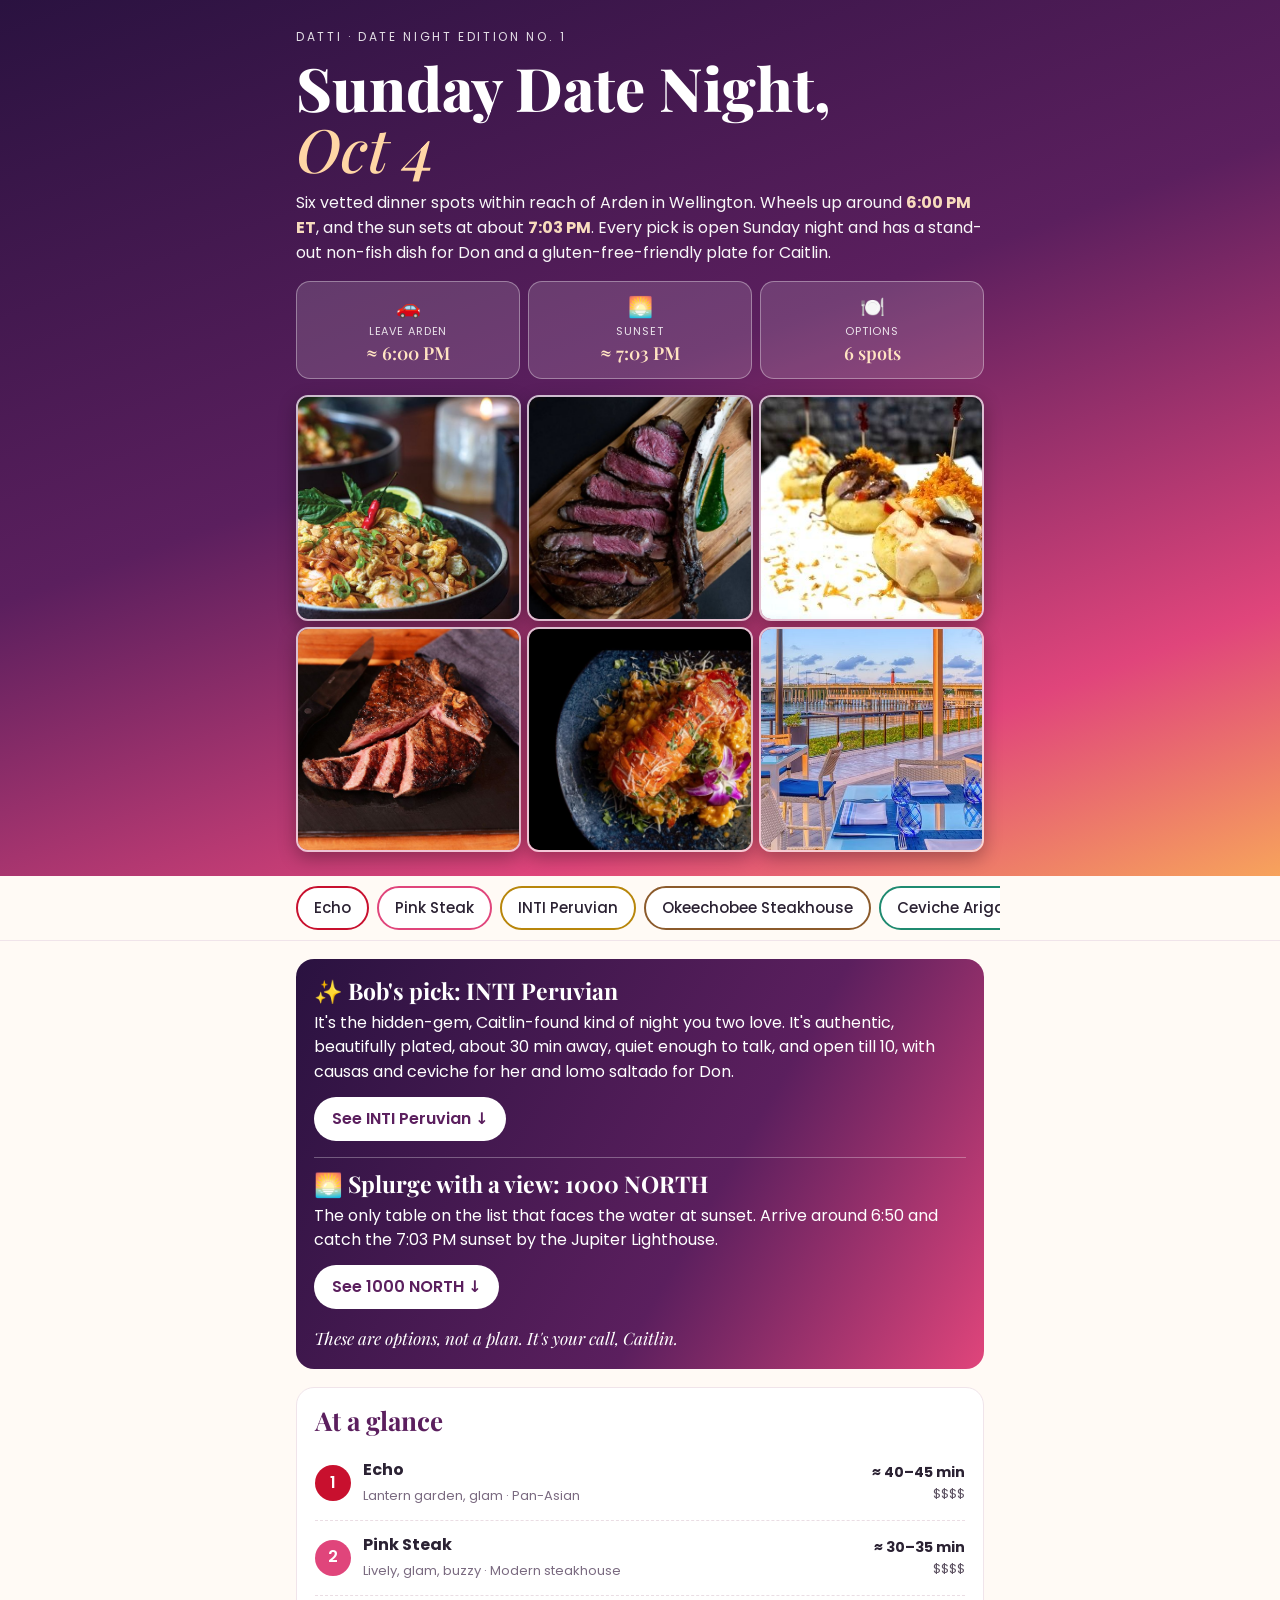
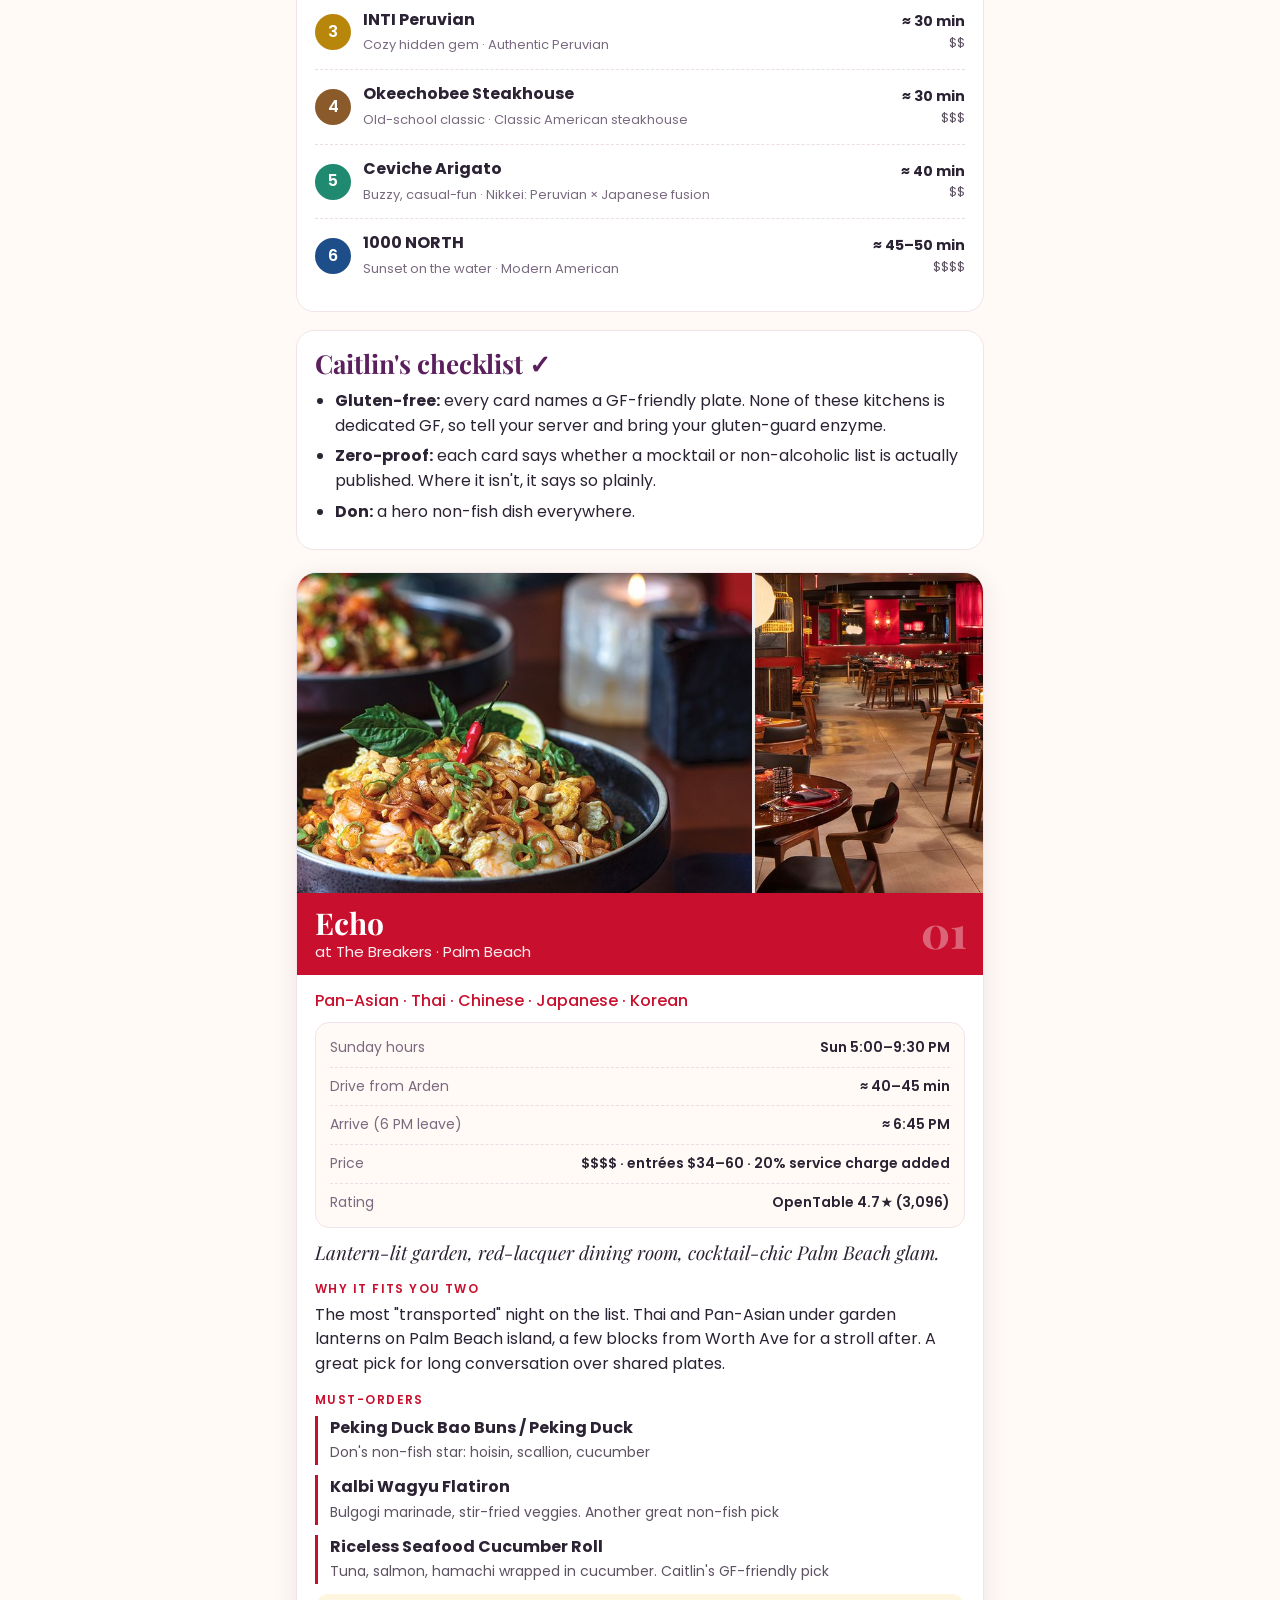
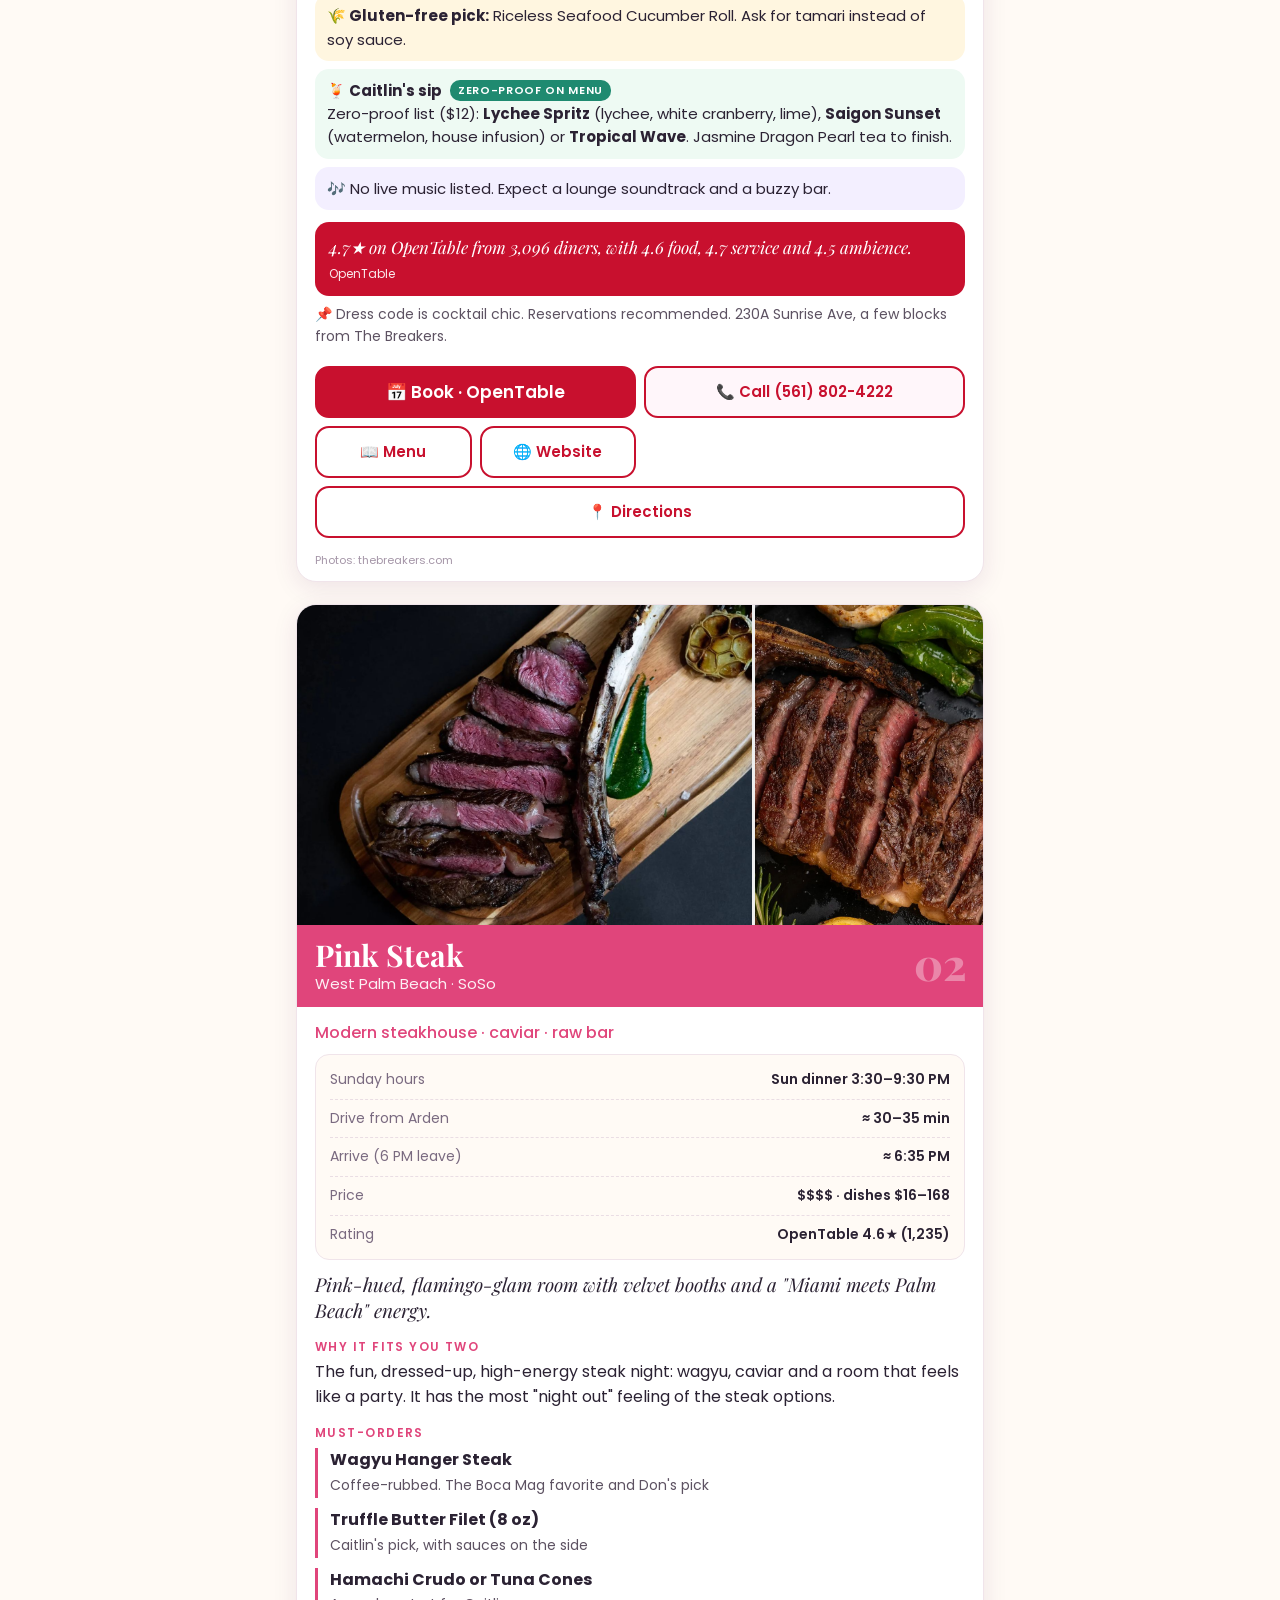
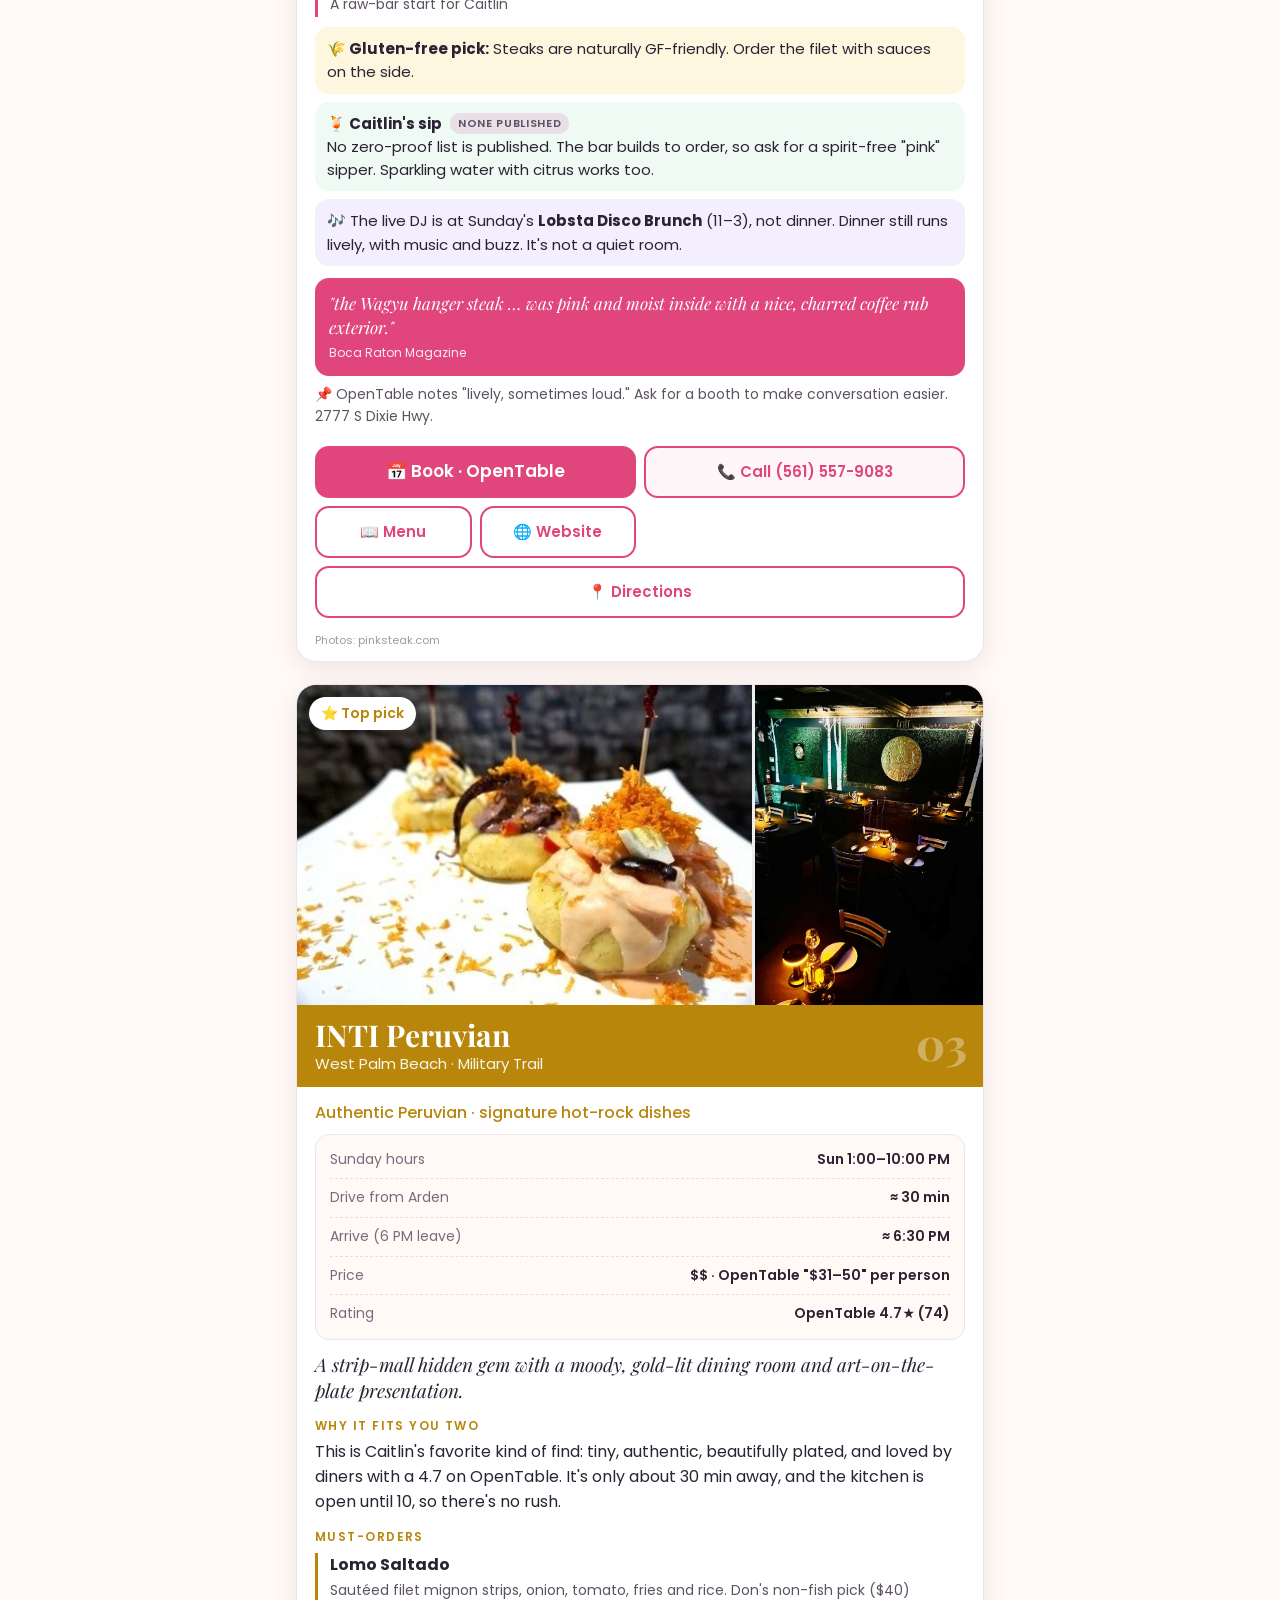
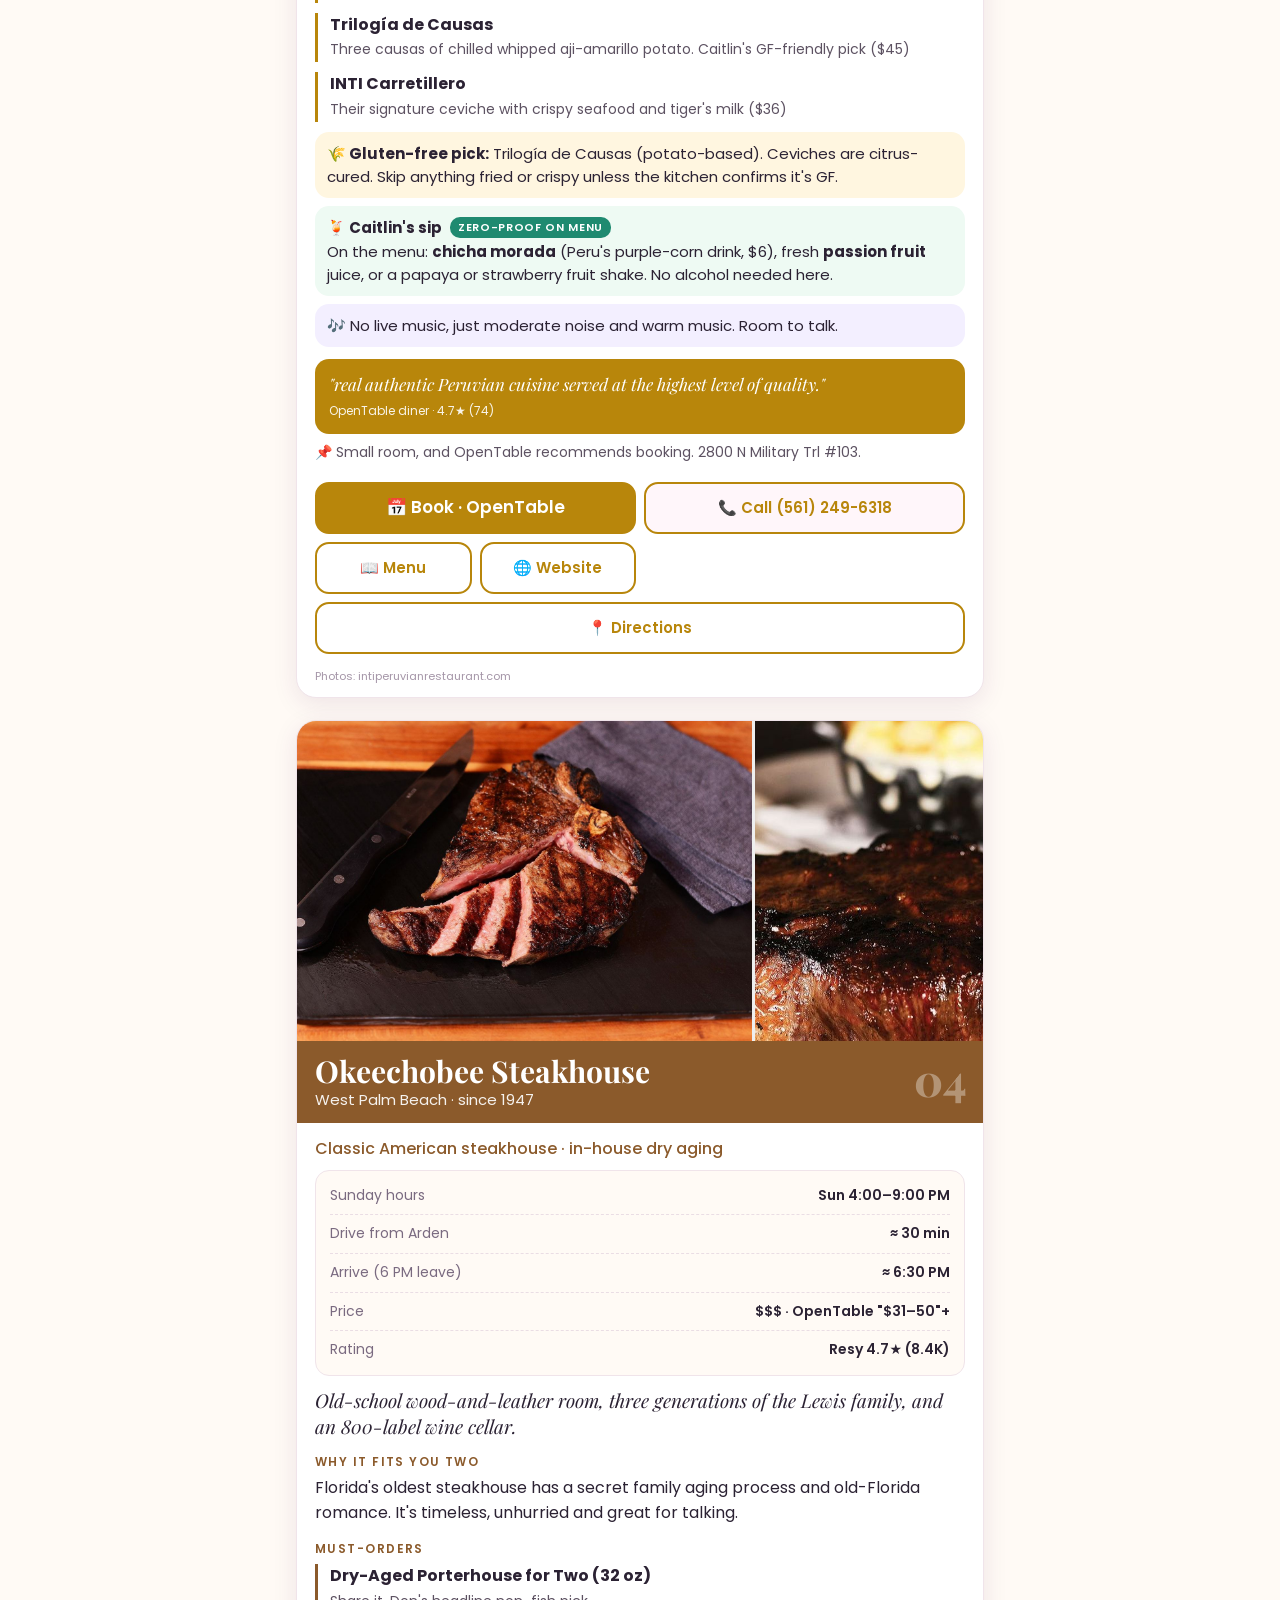
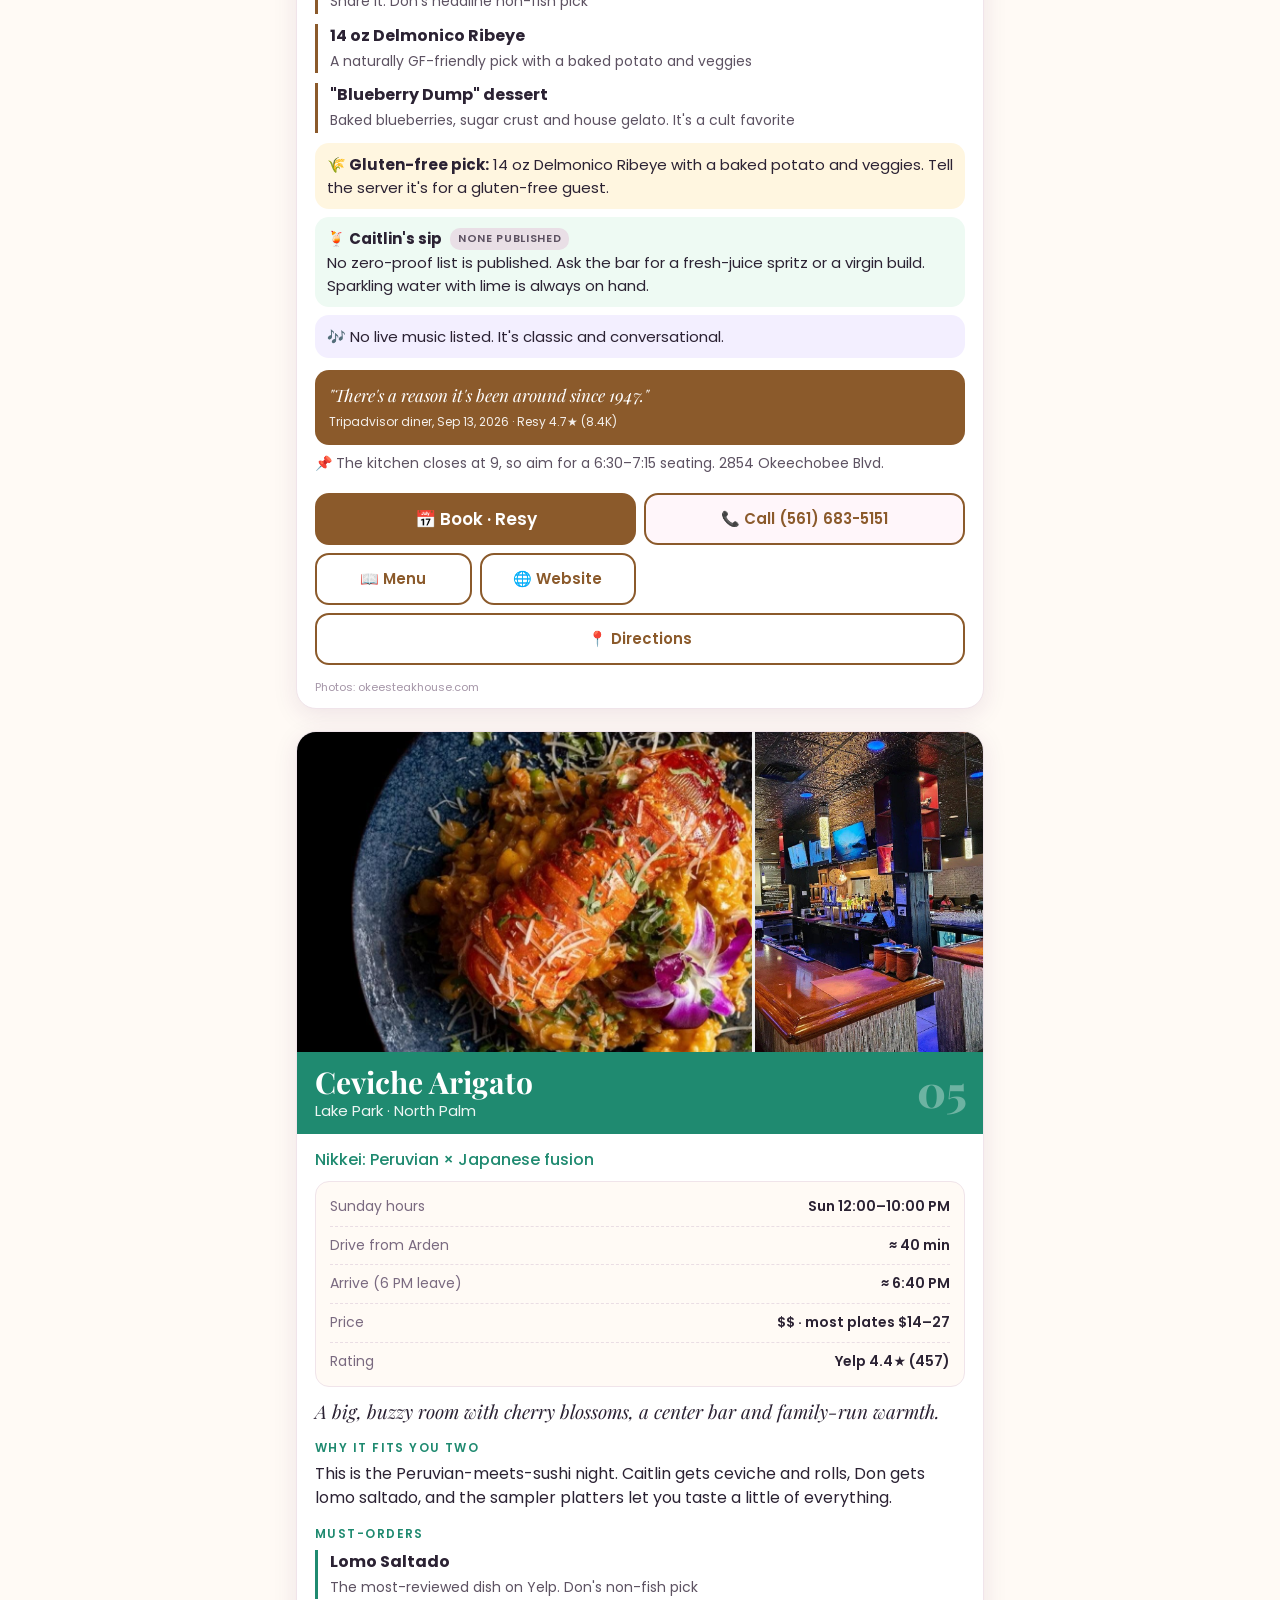
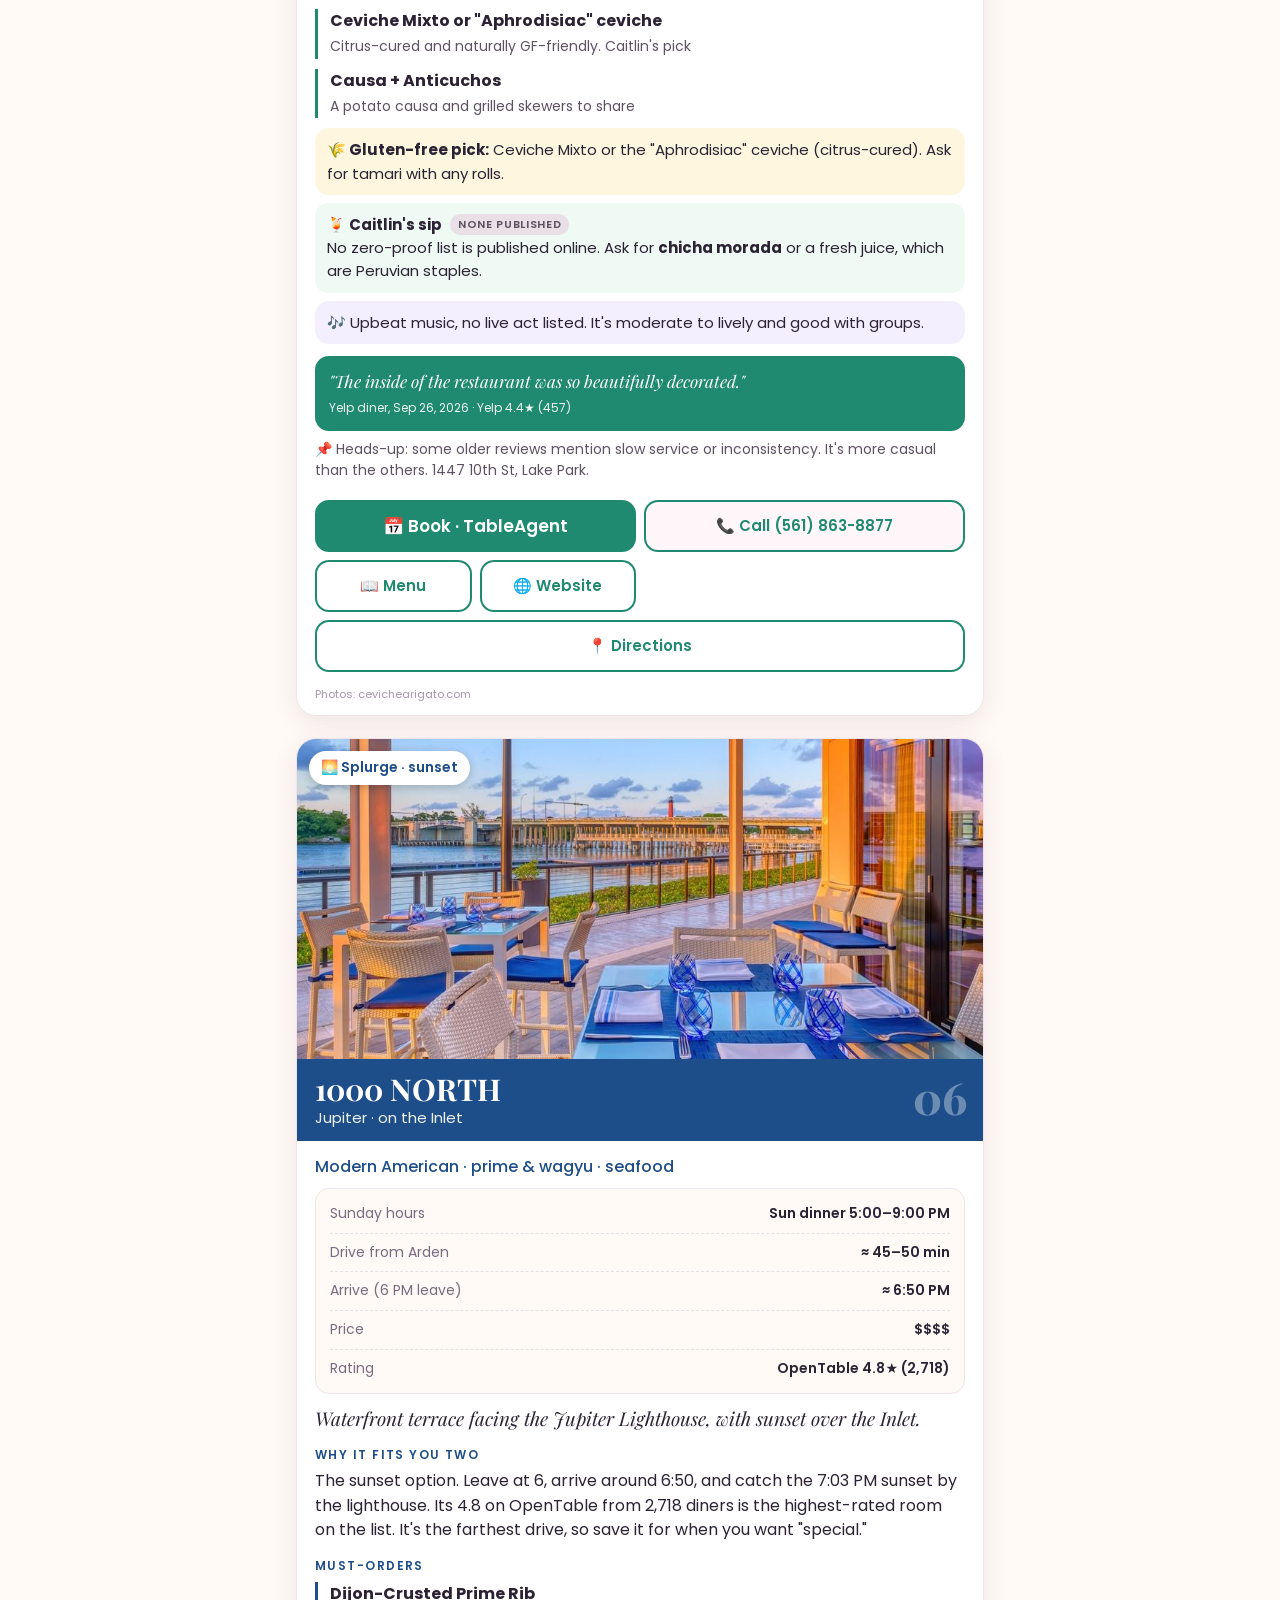
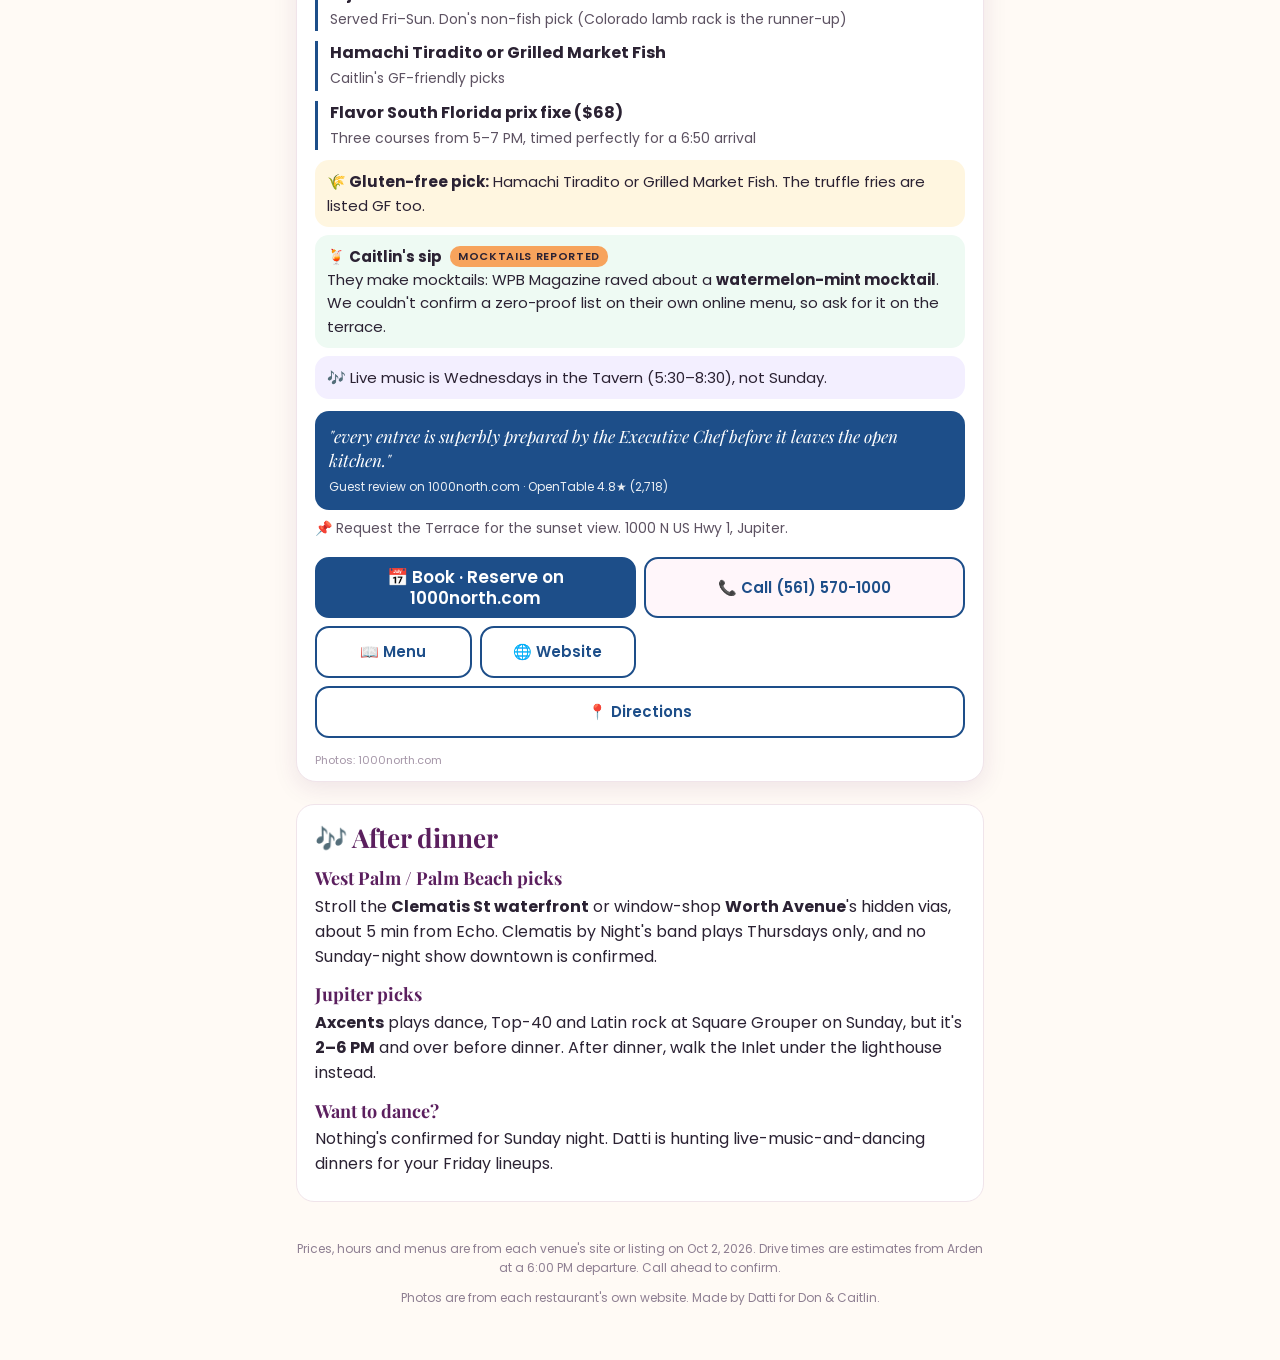
==== 2026-10-04/index.html @ f13dbf21 "Sunday Oct 4, 2026 edition" ====
<!doctype html>
<html lang="en">
<head>
<meta charset="utf-8">
<meta name="viewport" content="width=device-width, initial-scale=1, viewport-fit=cover">
<meta name="robots" content="noindex, nofollow">
<meta name="theme-color" content="#2a1240">
<title>Sunday Date Night, Oct 4 · Datti</title>
<meta property="og:title" content="Sunday Date Night, Oct 4">
<meta property="og:description" content="Six dinner options for Sunday, October 4, 2026. Tap a card to see menus, book or call.">
<meta property="og:image" content="https://dfrench222.github.io/date-night/photos/inti3.jpg">
<link rel="preconnect" href="https://fonts.googleapis.com"><link rel="preconnect" href="https://fonts.gstatic.com" crossorigin>
<link href="https://fonts.googleapis.com/css2?family=Playfair+Display:ital,wght@0,600;0,800;1,500&family=Poppins:wght@300;400;500;600&display=swap" rel="stylesheet">
<link rel="stylesheet" href="../style.css">
</head>
<body>
<header class="cover">
  <div class="wrap">
    <div class="kicker">Datti · Date Night Edition No. 1</div>
    <h1>Sunday Date Night,<br><em>Oct 4</em></h1>
    <p class="lede">Six vetted dinner spots within reach of Arden in Wellington. Wheels up around <b>6:00 PM ET</b>, and the sun sets at about <b>7:03 PM</b>. Every pick is open Sunday night and has a stand-out non-fish dish for Don and a gluten-free-friendly plate for Caitlin.</p>
    <div class="facts-row"><div class="fact"><div class="i">🚗</div><div class="l">Leave Arden</div><div class="v">≈ 6:00 PM</div></div><div class="fact"><div class="i">🌅</div><div class="l">Sunset</div><div class="v">≈ 7:03 PM</div></div><div class="fact"><div class="i">🍽️</div><div class="l">Options</div><div class="v">6 spots</div></div></div>
    <div class="mosaic"><a href="#echo" aria-label="Echo"><img src="../photos/echo1.jpg" alt="Echo"></a><a href="#pink" aria-label="Pink Steak"><img src="../photos/pink1.jpg" alt="Pink Steak"></a><a href="#inti" aria-label="INTI Peruvian"><img src="../photos/inti3.jpg" alt="INTI Peruvian"></a><a href="#okee" aria-label="Okeechobee Steakhouse"><img src="../photos/okee1.jpg" alt="Okeechobee Steakhouse"></a><a href="#cev" aria-label="Ceviche Arigato"><img src="../photos/cev3.jpg" alt="Ceviche Arigato"></a><a href="#n1k" aria-label="1000 NORTH"><img src="../photos/n1k3.jpg" alt="1000 NORTH"></a></div>
  </div>
</header>
<nav class="jump" aria-label="Jump to a restaurant"><div class="jump-in"><a href="#echo" style="--c:#c8102e">Echo</a><a href="#pink" style="--c:#e0457b">Pink Steak</a><a href="#inti" style="--c:#b8860b">INTI Peruvian</a><a href="#okee" style="--c:#8b5a2b">Okeechobee Steakhouse</a><a href="#cev" style="--c:#1f8a70">Ceviche Arigato</a><a href="#n1k" style="--c:#1d4e89">1000 NORTH</a><a href="#after" style="--c:#5b1f5e">After dinner</a></div></nav>
<main class="wrap">
  <section class="pick"><h2>✨ Bob&#x27;s pick: INTI Peruvian</h2><p>It&#x27;s the hidden-gem, Caitlin-found kind of night you two love. It&#x27;s authentic, beautifully plated, about 30 min away, quiet enough to talk, and open till 10, with causas and ceviche for her and lomo saltado for Don.</p>
<a class="go" href="#inti">See INTI Peruvian ↓</a>
<div class="split"><h2>🌅 Splurge with a view: 1000 NORTH</h2><p>The only table on the list that faces the water at sunset. Arrive around 6:50 and catch the 7:03 PM sunset by the Jupiter Lighthouse.</p>
<a class="go" href="#n1k">See 1000 NORTH ↓</a></div>
<p class="closer">These are options, not a plan. It&#x27;s your call, Caitlin.</p></section>
  <section class="panel">
    <h2 class="h2">At a glance</h2>
    <div class="glance"><a href="#echo" style="--c:#c8102e"><span class="dot">1</span>
<span class="t"><b>Echo</b><span>Lantern garden, glam · Pan-Asian</span></span>
<span class="r"><b>≈ 40–45 min</b>$$$$</span></a><a href="#pink" style="--c:#e0457b"><span class="dot">2</span>
<span class="t"><b>Pink Steak</b><span>Lively, glam, buzzy · Modern steakhouse</span></span>
<span class="r"><b>≈ 30–35 min</b>$$$$</span></a><a href="#inti" style="--c:#b8860b"><span class="dot">3</span>
<span class="t"><b>INTI Peruvian</b><span>Cozy hidden gem · Authentic Peruvian</span></span>
<span class="r"><b>≈ 30 min</b>$$</span></a><a href="#okee" style="--c:#8b5a2b"><span class="dot">4</span>
<span class="t"><b>Okeechobee Steakhouse</b><span>Old-school classic · Classic American steakhouse</span></span>
<span class="r"><b>≈ 30 min</b>$$$</span></a><a href="#cev" style="--c:#1f8a70"><span class="dot">5</span>
<span class="t"><b>Ceviche Arigato</b><span>Buzzy, casual-fun · Nikkei: Peruvian × Japanese fusion</span></span>
<span class="r"><b>≈ 40 min</b>$$</span></a><a href="#n1k" style="--c:#1d4e89"><span class="dot">6</span>
<span class="t"><b>1000 NORTH</b><span>Sunset on the water · Modern American</span></span>
<span class="r"><b>≈ 45–50 min</b>$$$$</span></a></div>
  </section>
  <section class="panel check">
    <h2 class="h2">Caitlin's checklist ✓</h2>
    <ul><li><b>Gluten-free:</b> every card names a GF-friendly plate. None of these kitchens is dedicated GF, so tell your server and bring your gluten-guard enzyme.</li><li><b>Zero-proof:</b> each card says whether a mocktail or non-alcoholic list is actually published. Where it isn't, it says so plainly.</li><li><b>Don:</b> a hero non-fish dish everywhere.</li></ul>
  </section>
  <article class="card" id="echo" style="--c:#c8102e">
  <div class="photos n2"><img src="../photos/echo1.jpg" alt="Echo (photo from thebreakers.com)" loading="lazy"><img src="../photos/echo3.jpg" alt="Echo (photo from thebreakers.com)" loading="lazy"></div>
  <div class="band">
    <div class="num">01</div>
    <h2>Echo</h2>
    <div class="sub">at The Breakers · Palm Beach</div>
  </div>
  <div class="body">
    <p class="cuisine">Pan-Asian · Thai · Chinese · Japanese · Korean</p>
    <dl class="facts">
      <div><dt>Sunday hours</dt><dd>Sun 5:00–9:30 PM</dd></div>
      <div><dt>Drive from Arden</dt><dd>≈ 40–45 min</dd></div>
      <div><dt>Arrive (6 PM leave)</dt><dd>≈ 6:45 PM</dd></div>
      <div><dt>Price</dt><dd>$$$$ · entrées $34–60 · 20% service charge added</dd></div>
      <div><dt>Rating</dt><dd>OpenTable 4.7★ (3,096)</dd></div>
    </dl>
    <p class="vibe">Lantern-lit garden, red-lacquer dining room, cocktail-chic Palm Beach glam.</p>
    <h3 class="lbl">Why it fits you two</h3>
    <p>The most &quot;transported&quot; night on the list. Thai and Pan-Asian under garden lanterns on Palm Beach island, a few blocks from Worth Ave for a stroll after. A great pick for long conversation over shared plates.</p>
    <h3 class="lbl">Must-orders</h3>
    <div class="dish"><b>Peking Duck Bao Buns / Peking Duck</b><span>Don&#x27;s non-fish star: hoisin, scallion, cucumber</span></div><div class="dish"><b>Kalbi Wagyu Flatiron</b><span>Bulgogi marinade, stir-fried veggies. Another great non-fish pick</span></div><div class="dish"><b>Riceless Seafood Cucumber Roll</b><span>Tuna, salmon, hamachi wrapped in cucumber. Caitlin&#x27;s GF-friendly pick</span></div>
    <div class="note gf"><b>🌾 Gluten-free pick:</b> Riceless Seafood Cucumber Roll. Ask for tamari instead of soy sauce.</div>
    <div class="note sip"><b>🍹 Caitlin's sip</b> <span class="tag yes">Zero-proof on menu</span><br>Zero-proof list ($12): <b>Lychee Spritz</b> (lychee, white cranberry, lime), <b>Saigon Sunset</b> (watermelon, house infusion) or <b>Tropical Wave</b>. Jasmine Dragon Pearl tea to finish.</div>
    <div class="note mus">🎶 No live music listed. Expect a lounge soundtrack and a buzzy bar.</div>
    <blockquote class="quote">4.7★ on OpenTable from 3,096 diners, with 4.6 food, 4.7 service and 4.5 ambience.<small>OpenTable</small></blockquote>
    <p class="heads">📌 Dress code is cocktail chic. Reservations recommended. 230A Sunrise Ave, a few blocks from The Breakers.</p>
  </div>
  <div class="actions">
    <a class="btn primary" href="https://www.opentable.com/echo" target="_blank" rel="noopener">📅 Book · OpenTable</a>
    <a class="btn call" href="tel:+15618024222">📞 Call (561) 802-4222</a>
    <a class="btn" href="https://www.thebreakers.com/dining/echo/" target="_blank" rel="noopener">📖 Menu</a>
    <a class="btn" href="https://www.thebreakers.com/dining/echo/" target="_blank" rel="noopener">🌐 Website</a>
    <a class="btn wide" href="https://www.google.com/maps/search/?api=1&amp;query=Echo+230A+Sunrise+Ave+Palm+Beach+FL" target="_blank" rel="noopener">📍 Directions</a>
  </div>
  <p class="credit">Photos: thebreakers.com</p>
</article>
<article class="card" id="pink" style="--c:#e0457b">
  <div class="photos n2"><img src="../photos/pink1.jpg" alt="Pink Steak (photo from pinksteak.com)" loading="lazy"><img src="../photos/pink2.jpg" alt="Pink Steak (photo from pinksteak.com)" loading="lazy"></div>
  <div class="band">
    <div class="num">02</div>
    <h2>Pink Steak</h2>
    <div class="sub">West Palm Beach · SoSo</div>
  </div>
  <div class="body">
    <p class="cuisine">Modern steakhouse · caviar · raw bar</p>
    <dl class="facts">
      <div><dt>Sunday hours</dt><dd>Sun dinner 3:30–9:30 PM</dd></div>
      <div><dt>Drive from Arden</dt><dd>≈ 30–35 min</dd></div>
      <div><dt>Arrive (6 PM leave)</dt><dd>≈ 6:35 PM</dd></div>
      <div><dt>Price</dt><dd>$$$$ · dishes $16–168</dd></div>
      <div><dt>Rating</dt><dd>OpenTable 4.6★ (1,235)</dd></div>
    </dl>
    <p class="vibe">Pink-hued, flamingo-glam room with velvet booths and a &quot;Miami meets Palm Beach&quot; energy.</p>
    <h3 class="lbl">Why it fits you two</h3>
    <p>The fun, dressed-up, high-energy steak night: wagyu, caviar and a room that feels like a party. It has the most &quot;night out&quot; feeling of the steak options.</p>
    <h3 class="lbl">Must-orders</h3>
    <div class="dish"><b>Wagyu Hanger Steak</b><span>Coffee-rubbed. The Boca Mag favorite and Don&#x27;s pick</span></div><div class="dish"><b>Truffle Butter Filet (8 oz)</b><span>Caitlin&#x27;s pick, with sauces on the side</span></div><div class="dish"><b>Hamachi Crudo or Tuna Cones</b><span>A raw-bar start for Caitlin</span></div>
    <div class="note gf"><b>🌾 Gluten-free pick:</b> Steaks are naturally GF-friendly. Order the filet with sauces on the side.</div>
    <div class="note sip"><b>🍹 Caitlin's sip</b> <span class="tag no">None published</span><br>No zero-proof list is published. The bar builds to order, so ask for a spirit-free "pink" sipper. Sparkling water with citrus works too.</div>
    <div class="note mus">🎶 The live DJ is at Sunday's <b>Lobsta Disco Brunch</b> (11–3), not dinner. Dinner still runs lively, with music and buzz. It's not a quiet room.</div>
    <blockquote class="quote">&quot;the Wagyu hanger steak … was pink and moist inside with a nice, charred coffee rub exterior.&quot;<small>Boca Raton Magazine</small></blockquote>
    <p class="heads">📌 OpenTable notes &quot;lively, sometimes loud.&quot; Ask for a booth to make conversation easier. 2777 S Dixie Hwy.</p>
  </div>
  <div class="actions">
    <a class="btn primary" href="https://www.opentable.com/r/pink-steak-west-palm-beach" target="_blank" rel="noopener">📅 Book · OpenTable</a>
    <a class="btn call" href="tel:+15615579083">📞 Call (561) 557-9083</a>
    <a class="btn" href="https://www.pinksteak.com/" target="_blank" rel="noopener">📖 Menu</a>
    <a class="btn" href="https://www.pinksteak.com/" target="_blank" rel="noopener">🌐 Website</a>
    <a class="btn wide" href="https://www.google.com/maps/search/?api=1&amp;query=Pink+Steak+2777+S+Dixie+Hwy+West+Palm+Beach+FL" target="_blank" rel="noopener">📍 Directions</a>
  </div>
  <p class="credit">Photos: pinksteak.com</p>
</article>
<article class="card" id="inti" style="--c:#b8860b">
  <div class="photos n2"><img src="../photos/inti3.jpg" alt="INTI Peruvian (photo from intiperuvianrestaurant.com)" loading="lazy"><img src="../photos/inti2.jpg" alt="INTI Peruvian (photo from intiperuvianrestaurant.com)" loading="lazy"><span class="badge">⭐ Top pick</span></div>
  <div class="band">
    <div class="num">03</div>
    <h2>INTI Peruvian</h2>
    <div class="sub">West Palm Beach · Military Trail</div>
  </div>
  <div class="body">
    <p class="cuisine">Authentic Peruvian · signature hot-rock dishes</p>
    <dl class="facts">
      <div><dt>Sunday hours</dt><dd>Sun 1:00–10:00 PM</dd></div>
      <div><dt>Drive from Arden</dt><dd>≈ 30 min</dd></div>
      <div><dt>Arrive (6 PM leave)</dt><dd>≈ 6:30 PM</dd></div>
      <div><dt>Price</dt><dd>$$ · OpenTable &quot;$31–50&quot; per person</dd></div>
      <div><dt>Rating</dt><dd>OpenTable 4.7★ (74)</dd></div>
    </dl>
    <p class="vibe">A strip-mall hidden gem with a moody, gold-lit dining room and art-on-the-plate presentation.</p>
    <h3 class="lbl">Why it fits you two</h3>
    <p>This is Caitlin&#x27;s favorite kind of find: tiny, authentic, beautifully plated, and loved by diners with a 4.7 on OpenTable. It&#x27;s only about 30 min away, and the kitchen is open until 10, so there&#x27;s no rush.</p>
    <h3 class="lbl">Must-orders</h3>
    <div class="dish"><b>Lomo Saltado</b><span>Sautéed filet mignon strips, onion, tomato, fries and rice. Don&#x27;s non-fish pick ($40)</span></div><div class="dish"><b>Trilogía de Causas</b><span>Three causas of chilled whipped aji-amarillo potato. Caitlin&#x27;s GF-friendly pick ($45)</span></div><div class="dish"><b>INTI Carretillero</b><span>Their signature ceviche with crispy seafood and tiger&#x27;s milk ($36)</span></div>
    <div class="note gf"><b>🌾 Gluten-free pick:</b> Trilogía de Causas (potato-based). Ceviches are citrus-cured. Skip anything fried or crispy unless the kitchen confirms it&#x27;s GF.</div>
    <div class="note sip"><b>🍹 Caitlin's sip</b> <span class="tag yes">Zero-proof on menu</span><br>On the menu: <b>chicha morada</b> (Peru's purple-corn drink, $6), fresh <b>passion fruit</b> juice, or a papaya or strawberry fruit shake. No alcohol needed here.</div>
    <div class="note mus">🎶 No live music, just moderate noise and warm music. Room to talk.</div>
    <blockquote class="quote">&quot;real authentic Peruvian cuisine served at the highest level of quality.&quot;<small>OpenTable diner · 4.7★ (74)</small></blockquote>
    <p class="heads">📌 Small room, and OpenTable recommends booking. 2800 N Military Trl #103.</p>
  </div>
  <div class="actions">
    <a class="btn primary" href="https://www.opentable.com/r/inti-peruvian-cuisine-west-palm-beach" target="_blank" rel="noopener">📅 Book · OpenTable</a>
    <a class="btn call" href="tel:+15612496318">📞 Call (561) 249-6318</a>
    <a class="btn" href="https://www.intiperuvianrestaurant.com/menu-1?menu=menu" target="_blank" rel="noopener">📖 Menu</a>
    <a class="btn" href="https://www.intiperuvianrestaurant.com/" target="_blank" rel="noopener">🌐 Website</a>
    <a class="btn wide" href="https://www.google.com/maps/search/?api=1&amp;query=INTI+Peruvian+Cuisine+2800+N+Military+Trail+West+Palm+Beach+FL" target="_blank" rel="noopener">📍 Directions</a>
  </div>
  <p class="credit">Photos: intiperuvianrestaurant.com</p>
</article>
<article class="card" id="okee" style="--c:#8b5a2b">
  <div class="photos n2"><img src="../photos/okee1.jpg" alt="Okeechobee Steakhouse (photo from okeesteakhouse.com)" loading="lazy"><img src="../photos/okee2.jpg" alt="Okeechobee Steakhouse (photo from okeesteakhouse.com)" loading="lazy"></div>
  <div class="band">
    <div class="num">04</div>
    <h2>Okeechobee Steakhouse</h2>
    <div class="sub">West Palm Beach · since 1947</div>
  </div>
  <div class="body">
    <p class="cuisine">Classic American steakhouse · in-house dry aging</p>
    <dl class="facts">
      <div><dt>Sunday hours</dt><dd>Sun 4:00–9:00 PM</dd></div>
      <div><dt>Drive from Arden</dt><dd>≈ 30 min</dd></div>
      <div><dt>Arrive (6 PM leave)</dt><dd>≈ 6:30 PM</dd></div>
      <div><dt>Price</dt><dd>$$$ · OpenTable &quot;$31–50&quot;+</dd></div>
      <div><dt>Rating</dt><dd>Resy 4.7★ (8.4K)</dd></div>
    </dl>
    <p class="vibe">Old-school wood-and-leather room, three generations of the Lewis family, and an 800-label wine cellar.</p>
    <h3 class="lbl">Why it fits you two</h3>
    <p>Florida&#x27;s oldest steakhouse has a secret family aging process and old-Florida romance. It&#x27;s timeless, unhurried and great for talking.</p>
    <h3 class="lbl">Must-orders</h3>
    <div class="dish"><b>Dry-Aged Porterhouse for Two (32 oz)</b><span>Share it. Don&#x27;s headline non-fish pick</span></div><div class="dish"><b>14 oz Delmonico Ribeye</b><span>A naturally GF-friendly pick with a baked potato and veggies</span></div><div class="dish"><b>&quot;Blueberry Dump&quot; dessert</b><span>Baked blueberries, sugar crust and house gelato. It&#x27;s a cult favorite</span></div>
    <div class="note gf"><b>🌾 Gluten-free pick:</b> 14 oz Delmonico Ribeye with a baked potato and veggies. Tell the server it&#x27;s for a gluten-free guest.</div>
    <div class="note sip"><b>🍹 Caitlin's sip</b> <span class="tag no">None published</span><br>No zero-proof list is published. Ask the bar for a fresh-juice spritz or a virgin build. Sparkling water with lime is always on hand.</div>
    <div class="note mus">🎶 No live music listed. It's classic and conversational.</div>
    <blockquote class="quote">&quot;There&#x27;s a reason it&#x27;s been around since 1947.&quot;<small>Tripadvisor diner, Sep 13, 2026 · Resy 4.7★ (8.4K)</small></blockquote>
    <p class="heads">📌 The kitchen closes at 9, so aim for a 6:30–7:15 seating. 2854 Okeechobee Blvd.</p>
  </div>
  <div class="actions">
    <a class="btn primary" href="https://resy.com/cities/palm-beach-fl/venues/okeechobee-steakhouse" target="_blank" rel="noopener">📅 Book · Resy</a>
    <a class="btn call" href="tel:+15616835151">📞 Call (561) 683-5151</a>
    <a class="btn" href="https://www.okeesteakhouse.com/dinner" target="_blank" rel="noopener">📖 Menu</a>
    <a class="btn" href="https://www.okeesteakhouse.com/" target="_blank" rel="noopener">🌐 Website</a>
    <a class="btn wide" href="https://www.google.com/maps/search/?api=1&amp;query=Okeechobee+Steakhouse+2854+Okeechobee+Blvd+West+Palm+Beach+FL" target="_blank" rel="noopener">📍 Directions</a>
  </div>
  <p class="credit">Photos: okeesteakhouse.com</p>
</article>
<article class="card" id="cev" style="--c:#1f8a70">
  <div class="photos n2"><img src="../photos/cev3.jpg" alt="Ceviche Arigato (photo from cevichearigato.com)" loading="lazy"><img src="../photos/cev1.jpg" alt="Ceviche Arigato (photo from cevichearigato.com)" loading="lazy"></div>
  <div class="band">
    <div class="num">05</div>
    <h2>Ceviche Arigato</h2>
    <div class="sub">Lake Park · North Palm</div>
  </div>
  <div class="body">
    <p class="cuisine">Nikkei: Peruvian × Japanese fusion</p>
    <dl class="facts">
      <div><dt>Sunday hours</dt><dd>Sun 12:00–10:00 PM</dd></div>
      <div><dt>Drive from Arden</dt><dd>≈ 40 min</dd></div>
      <div><dt>Arrive (6 PM leave)</dt><dd>≈ 6:40 PM</dd></div>
      <div><dt>Price</dt><dd>$$ · most plates $14–27</dd></div>
      <div><dt>Rating</dt><dd>Yelp 4.4★ (457)</dd></div>
    </dl>
    <p class="vibe">A big, buzzy room with cherry blossoms, a center bar and family-run warmth.</p>
    <h3 class="lbl">Why it fits you two</h3>
    <p>This is the Peruvian-meets-sushi night. Caitlin gets ceviche and rolls, Don gets lomo saltado, and the sampler platters let you taste a little of everything.</p>
    <h3 class="lbl">Must-orders</h3>
    <div class="dish"><b>Lomo Saltado</b><span>The most-reviewed dish on Yelp. Don&#x27;s non-fish pick</span></div><div class="dish"><b>Ceviche Mixto or &quot;Aphrodisiac&quot; ceviche</b><span>Citrus-cured and naturally GF-friendly. Caitlin&#x27;s pick</span></div><div class="dish"><b>Causa + Anticuchos</b><span>A potato causa and grilled skewers to share</span></div>
    <div class="note gf"><b>🌾 Gluten-free pick:</b> Ceviche Mixto or the &quot;Aphrodisiac&quot; ceviche (citrus-cured). Ask for tamari with any rolls.</div>
    <div class="note sip"><b>🍹 Caitlin's sip</b> <span class="tag no">None published</span><br>No zero-proof list is published online. Ask for <b>chicha morada</b> or a fresh juice, which are Peruvian staples.</div>
    <div class="note mus">🎶 Upbeat music, no live act listed. It's moderate to lively and good with groups.</div>
    <blockquote class="quote">&quot;The inside of the restaurant was so beautifully decorated.&quot;<small>Yelp diner, Sep 26, 2026 · Yelp 4.4★ (457)</small></blockquote>
    <p class="heads">📌 Heads-up: some older reviews mention slow service or inconsistency. It&#x27;s more casual than the others. 1447 10th St, Lake Park.</p>
  </div>
  <div class="actions">
    <a class="btn primary" href="https://tableagent.com/palm-beach/ceviche-arigato-palm-beach/" target="_blank" rel="noopener">📅 Book · TableAgent</a>
    <a class="btn call" href="tel:+15618638877">📞 Call (561) 863-8877</a>
    <a class="btn" href="https://cevichearigato.com/ceviche-arigato-wpb/" target="_blank" rel="noopener">📖 Menu</a>
    <a class="btn" href="https://cevichearigato.com/ceviche-arigato-wpb/" target="_blank" rel="noopener">🌐 Website</a>
    <a class="btn wide" href="https://www.google.com/maps/search/?api=1&amp;query=Ceviche+Arigato+1447+10th+St+Lake+Park+FL" target="_blank" rel="noopener">📍 Directions</a>
  </div>
  <p class="credit">Photos: cevichearigato.com</p>
</article>
<article class="card" id="n1k" style="--c:#1d4e89">
  <div class="photos n1"><img src="../photos/n1k3.jpg" alt="1000 NORTH (photo from 1000north.com)" loading="lazy"><span class="badge">🌅 Splurge · sunset</span></div>
  <div class="band">
    <div class="num">06</div>
    <h2>1000 NORTH</h2>
    <div class="sub">Jupiter · on the Inlet</div>
  </div>
  <div class="body">
    <p class="cuisine">Modern American · prime &amp; wagyu · seafood</p>
    <dl class="facts">
      <div><dt>Sunday hours</dt><dd>Sun dinner 5:00–9:00 PM</dd></div>
      <div><dt>Drive from Arden</dt><dd>≈ 45–50 min</dd></div>
      <div><dt>Arrive (6 PM leave)</dt><dd>≈ 6:50 PM</dd></div>
      <div><dt>Price</dt><dd>$$$$</dd></div>
      <div><dt>Rating</dt><dd>OpenTable 4.8★ (2,718)</dd></div>
    </dl>
    <p class="vibe">Waterfront terrace facing the Jupiter Lighthouse, with sunset over the Inlet.</p>
    <h3 class="lbl">Why it fits you two</h3>
    <p>The sunset option. Leave at 6, arrive around 6:50, and catch the 7:03 PM sunset by the lighthouse. Its 4.8 on OpenTable from 2,718 diners is the highest-rated room on the list. It&#x27;s the farthest drive, so save it for when you want &quot;special.&quot;</p>
    <h3 class="lbl">Must-orders</h3>
    <div class="dish"><b>Dijon-Crusted Prime Rib</b><span>Served Fri–Sun. Don&#x27;s non-fish pick (Colorado lamb rack is the runner-up)</span></div><div class="dish"><b>Hamachi Tiradito or Grilled Market Fish</b><span>Caitlin&#x27;s GF-friendly picks</span></div><div class="dish"><b>Flavor South Florida prix fixe ($68)</b><span>Three courses from 5–7 PM, timed perfectly for a 6:50 arrival</span></div>
    <div class="note gf"><b>🌾 Gluten-free pick:</b> Hamachi Tiradito or Grilled Market Fish. The truffle fries are listed GF too.</div>
    <div class="note sip"><b>🍹 Caitlin's sip</b> <span class="tag press">Mocktails reported</span><br>They make mocktails: WPB Magazine raved about a <b>watermelon-mint mocktail</b>. We couldn't confirm a zero-proof list on their own online menu, so ask for it on the terrace.</div>
    <div class="note mus">🎶 Live music is Wednesdays in the Tavern (5:30–8:30), not Sunday.</div>
    <blockquote class="quote">&quot;every entree is superbly prepared by the Executive Chef before it leaves the open kitchen.&quot;<small>Guest review on 1000north.com · OpenTable 4.8★ (2,718)</small></blockquote>
    <p class="heads">📌 Request the Terrace for the sunset view. 1000 N US Hwy 1, Jupiter.</p>
  </div>
  <div class="actions">
    <a class="btn primary" href="https://1000north.com/reservations/" target="_blank" rel="noopener">📅 Book · Reserve on 1000north.com</a>
    <a class="btn call" href="tel:+15615701000">📞 Call (561) 570-1000</a>
    <a class="btn" href="https://1000north.com/menus/" target="_blank" rel="noopener">📖 Menu</a>
    <a class="btn" href="https://1000north.com/" target="_blank" rel="noopener">🌐 Website</a>
    <a class="btn wide" href="https://www.google.com/maps/search/?api=1&amp;query=1000+North+1000+N+US+Highway+1+Jupiter+FL" target="_blank" rel="noopener">📍 Directions</a>
  </div>
  <p class="credit">Photos: 1000north.com</p>
</article>

  <section class="panel" id="after">
    <h2 class="h2">🎶 After dinner</h2>
    <h3>West Palm / Palm Beach picks</h3><p>Stroll the <b>Clematis St waterfront</b> or window-shop <b>Worth Avenue</b>'s hidden vias, about 5 min from Echo. Clematis by Night's band plays Thursdays only, and no Sunday-night show downtown is confirmed.</p><h3>Jupiter picks</h3><p><b>Axcents</b> plays dance, Top-40 and Latin rock at Square Grouper on Sunday, but it's <b>2–6 PM</b> and over before dinner. After dinner, walk the Inlet under the lighthouse instead.</p><h3>Want to dance?</h3><p>Nothing's confirmed for Sunday night. Datti is hunting live-music-and-dancing dinners for your Friday lineups.</p>
  </section>
  <footer class="foot">
    <p>Prices, hours and menus are from each venue&#x27;s site or listing on Oct 2, 2026. Drive times are estimates from Arden at a 6:00 PM departure. Call ahead to confirm.</p>
    <p>Photos are from each restaurant's own website. Made by Datti for Don &amp; Caitlin.</p>
  </footer>
</main>
</body>
</html>
---- style.css ----
*{box-sizing:border-box}
html{-webkit-text-size-adjust:100%;scroll-behavior:smooth;scroll-padding-top:64px}
body{margin:0;font-family:Poppins,system-ui,-apple-system,sans-serif;color:#2b2233;background:#fffaf5;font-size:16px;line-height:1.55}
h1,h2,h3,.serif{font-family:'Playfair Display',Georgia,serif}
a{color:inherit}
img{display:block;max-width:100%}
.wrap{max-width:720px;margin:0 auto;padding:0 16px}
/* cover */
.cover{background:linear-gradient(160deg,#2a1240 0%,#5b1f5e 45%,#e0457b 80%,#f7a35c 100%);color:#fff;padding:28px 0 24px}
.kicker{letter-spacing:.22em;text-transform:uppercase;font-size:12px;opacity:.85}
.cover h1{font-size:44px;line-height:1.02;margin:10px 0 12px;font-weight:800}
.cover h1 em{font-style:italic;font-weight:500;color:#ffd6a5}
.lede{font-size:16px;opacity:.96;margin:0 0 16px}
.lede b{color:#ffe3c2}
.facts-row{display:grid;grid-template-columns:repeat(3,1fr);gap:8px;margin-bottom:16px}
.fact{background:rgba(255,255,255,.14);border:1px solid rgba(255,255,255,.35);border-radius:14px;padding:10px 8px;text-align:center}
.fact .i{font-size:20px}.fact .l{font-size:11px;text-transform:uppercase;letter-spacing:.08em;opacity:.85}
.fact .v{font-family:'Playfair Display',serif;font-size:18px;font-weight:600;color:#ffe3c2}
.mosaic{display:grid;grid-template-columns:repeat(3,1fr);gap:6px}
.mosaic a{aspect-ratio:1;border-radius:12px;overflow:hidden;border:2px solid rgba(255,255,255,.7);box-shadow:0 6px 18px rgba(0,0,0,.3)}
.mosaic img{width:100%;height:100%;object-fit:cover}
/* jump nav */
.jump{position:sticky;top:0;z-index:10;background:rgba(255,250,245,.95);backdrop-filter:blur(8px);-webkit-backdrop-filter:blur(8px);border-bottom:1px solid #f0e4ea}
.jump-in{max-width:720px;margin:0 auto;display:flex;gap:8px;overflow-x:auto;padding:10px 16px;scrollbar-width:none}
.jump-in::-webkit-scrollbar{display:none}
.jump a{flex:0 0 auto;text-decoration:none;min-height:44px;display:flex;align-items:center;padding:0 16px;border-radius:22px;background:#fff;border:2px solid var(--c);color:#2b2233;font-weight:500;font-size:15px;white-space:nowrap}
/* panels */
.panel{background:#fff;border:1px solid #f0e4ea;border-radius:18px;padding:18px;margin:18px 0}
.h2{font-size:26px;margin:0 0 10px;color:#5b1f5e;line-height:1.15}
.pick{background:linear-gradient(120deg,#2a1240,#5b1f5e 60%,#e0457b);color:#fff;border-radius:18px;padding:18px;margin:18px 0}
.pick h2{margin:0 0 6px;font-size:23px;line-height:1.2}
.pick p{margin:0 0 12px}
.pick .split{border-top:1px solid rgba(255,255,255,.3);padding-top:12px;margin-top:4px}
.pick .go{display:inline-flex;align-items:center;min-height:44px;padding:0 18px;border-radius:22px;background:#fff;color:#5b1f5e;font-weight:600;text-decoration:none;margin-bottom:12px}
.pick .closer{font-style:italic;font-family:'Playfair Display',serif;font-size:17px;margin:4px 0 0}
.glance a{display:flex;gap:12px;align-items:center;text-decoration:none;padding:12px 0;border-bottom:1px dashed #eadde4;min-height:56px}
.glance a:last-child{border:0}
.glance .dot{flex:0 0 36px;height:36px;border-radius:50%;background:var(--c);color:#fff;display:flex;align-items:center;justify-content:center;font-weight:600}
.glance .t{flex:1;min-width:0}
.glance .t b{display:block;font-size:16px}
.glance .t span{font-size:13px;color:#7a6a80}
.glance .r{text-align:right;font-size:13px;color:#5d5262;white-space:nowrap}
.glance .r b{display:block;color:#2b2233;font-size:14px}
.check ul{margin:0;padding-left:20px}.check li{margin:6px 0}
/* cards */
.card{background:#fff;border-radius:20px;overflow:hidden;margin:22px 0;box-shadow:0 6px 24px rgba(91,31,94,.10);border:1px solid #f0e4ea}
.photos{position:relative;display:grid;gap:3px;background:#eee}
.photos.n2{grid-template-columns:2fr 1fr}
.photos img{width:100%;height:240px;object-fit:cover}
.badge{position:absolute;left:12px;top:12px;background:#fff;color:var(--c);font-weight:600;padding:6px 12px;border-radius:20px;font-size:14px;box-shadow:0 2px 10px rgba(0,0,0,.2)}
.band{background:var(--c);color:#fff;padding:14px 18px 12px;position:relative}
.band .num{position:absolute;right:16px;top:4px;font-family:'Playfair Display',serif;font-size:44px;opacity:.35;font-weight:800}
.band h2{margin:0;font-size:30px;line-height:1.1;padding-right:56px}
.band .sub{opacity:.92;font-size:15px}
.body{padding:14px 18px 4px}
.cuisine{margin:0 0 10px;font-weight:500;color:var(--c)}
.facts{margin:0 0 12px;background:#fffaf5;border-radius:14px;border:1px solid #f0e4ea;padding:6px 14px}
.facts div{display:flex;justify-content:space-between;gap:12px;border-bottom:1px dashed #eadde4;padding:8px 0}
.facts div:last-child{border:0}
.facts dt{color:#7a6a80;font-size:14px}
.facts dd{margin:0;font-weight:600;text-align:right;font-size:14px}
.vibe{font-style:italic;font-family:'Playfair Display',serif;font-size:19px;line-height:1.35;margin:4px 0 8px}
.lbl{font-family:Poppins,sans-serif;font-size:12px;text-transform:uppercase;letter-spacing:.12em;font-weight:600;color:var(--c);margin:14px 0 4px}
.body p{margin:0 0 8px}
.dish{margin:6px 0 10px;padding-left:12px;border-left:3px solid var(--c)}
.dish b{display:block}
.dish span{font-size:14px;color:#5d5262}
.note{border-radius:14px;padding:10px 12px;font-size:15px;margin:8px 0}
.gf{background:#fff6e0}.sip{background:#eefaf3}.mus{background:#f3efff}
.tag{display:inline-block;font-size:11px;font-weight:600;text-transform:uppercase;letter-spacing:.06em;padding:2px 8px;border-radius:10px;margin-left:4px;vertical-align:2px}
.tag.yes{background:#1f8a70;color:#fff}.tag.no{background:#e9dfe6;color:#5d5262}.tag.press{background:#f7a35c;color:#2b2233}
.quote{margin:12px 0 8px;background:var(--c);color:#fff;border-radius:14px;padding:14px;font-family:'Playfair Display',serif;font-size:17px;font-style:italic;line-height:1.4}
.quote small{display:block;font-family:Poppins,sans-serif;font-style:normal;font-size:12px;opacity:.9;margin-top:6px}
.heads{font-size:14px;color:#5d5262}
.actions{display:grid;grid-template-columns:1fr 1fr;gap:8px;padding:6px 18px 14px}
.btn{display:flex;align-items:center;justify-content:center;text-align:center;min-height:52px;padding:8px 10px;border-radius:14px;text-decoration:none;font-weight:600;font-size:15px;border:2px solid var(--c);color:var(--c);background:#fff;line-height:1.2}
.btn.primary{grid-column:1/-1;background:var(--c);color:#fff;font-size:17px}
.btn.call{grid-column:1/-1;background:#fff6fa}
.btn.wide{grid-column:1/-1}
.btn:active{transform:scale(.98)}
.credit{font-size:11px;color:#a596a8;padding:0 18px 12px;margin:0}
#after h3{font-size:18px;margin:12px 0 2px;color:#5b1f5e}
#after p{margin:0 0 6px}
.foot{font-size:12px;color:#8e7f92;padding:8px 0 40px;text-align:center}
@media (min-width:700px){.cover h1{font-size:60px}.photos img{height:320px}.actions{grid-template-columns:repeat(4,1fr)}.btn.primary,.btn.call{grid-column:span 2}.btn.wide{grid-column:span 4}}
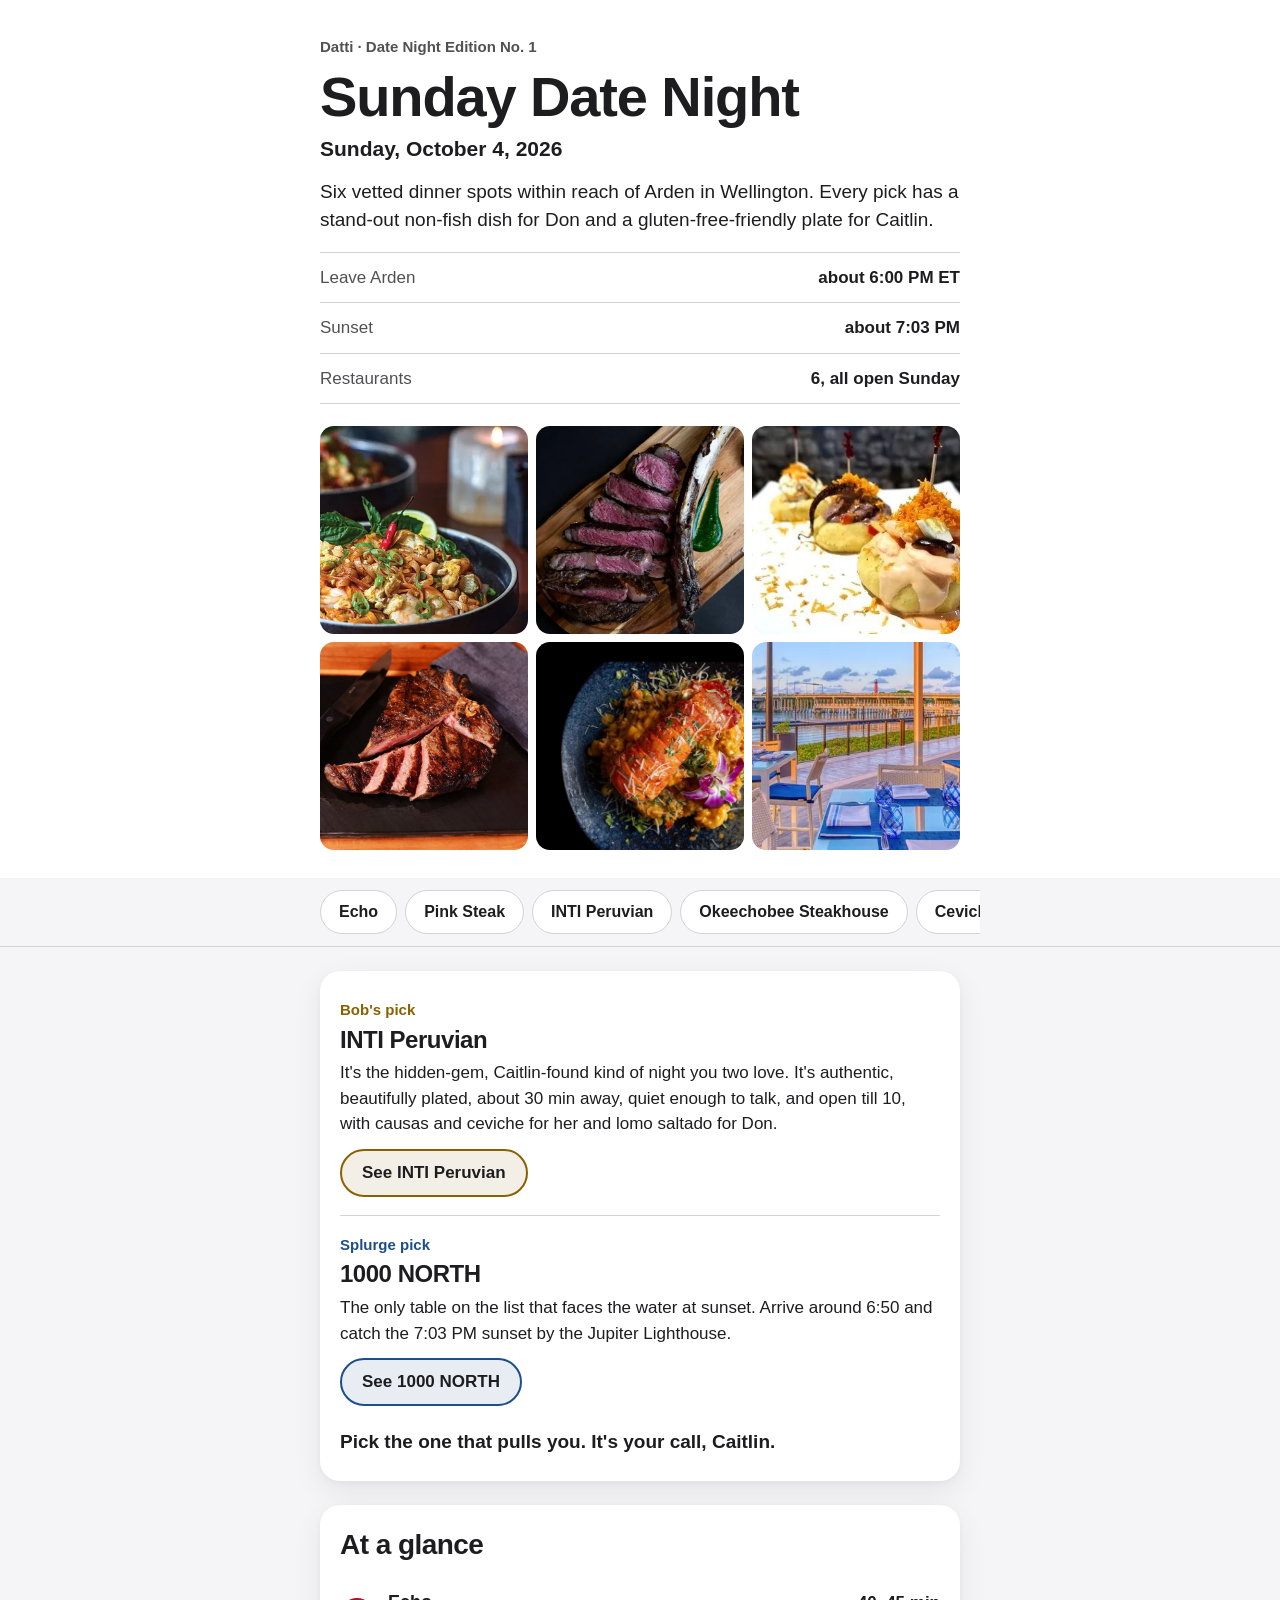
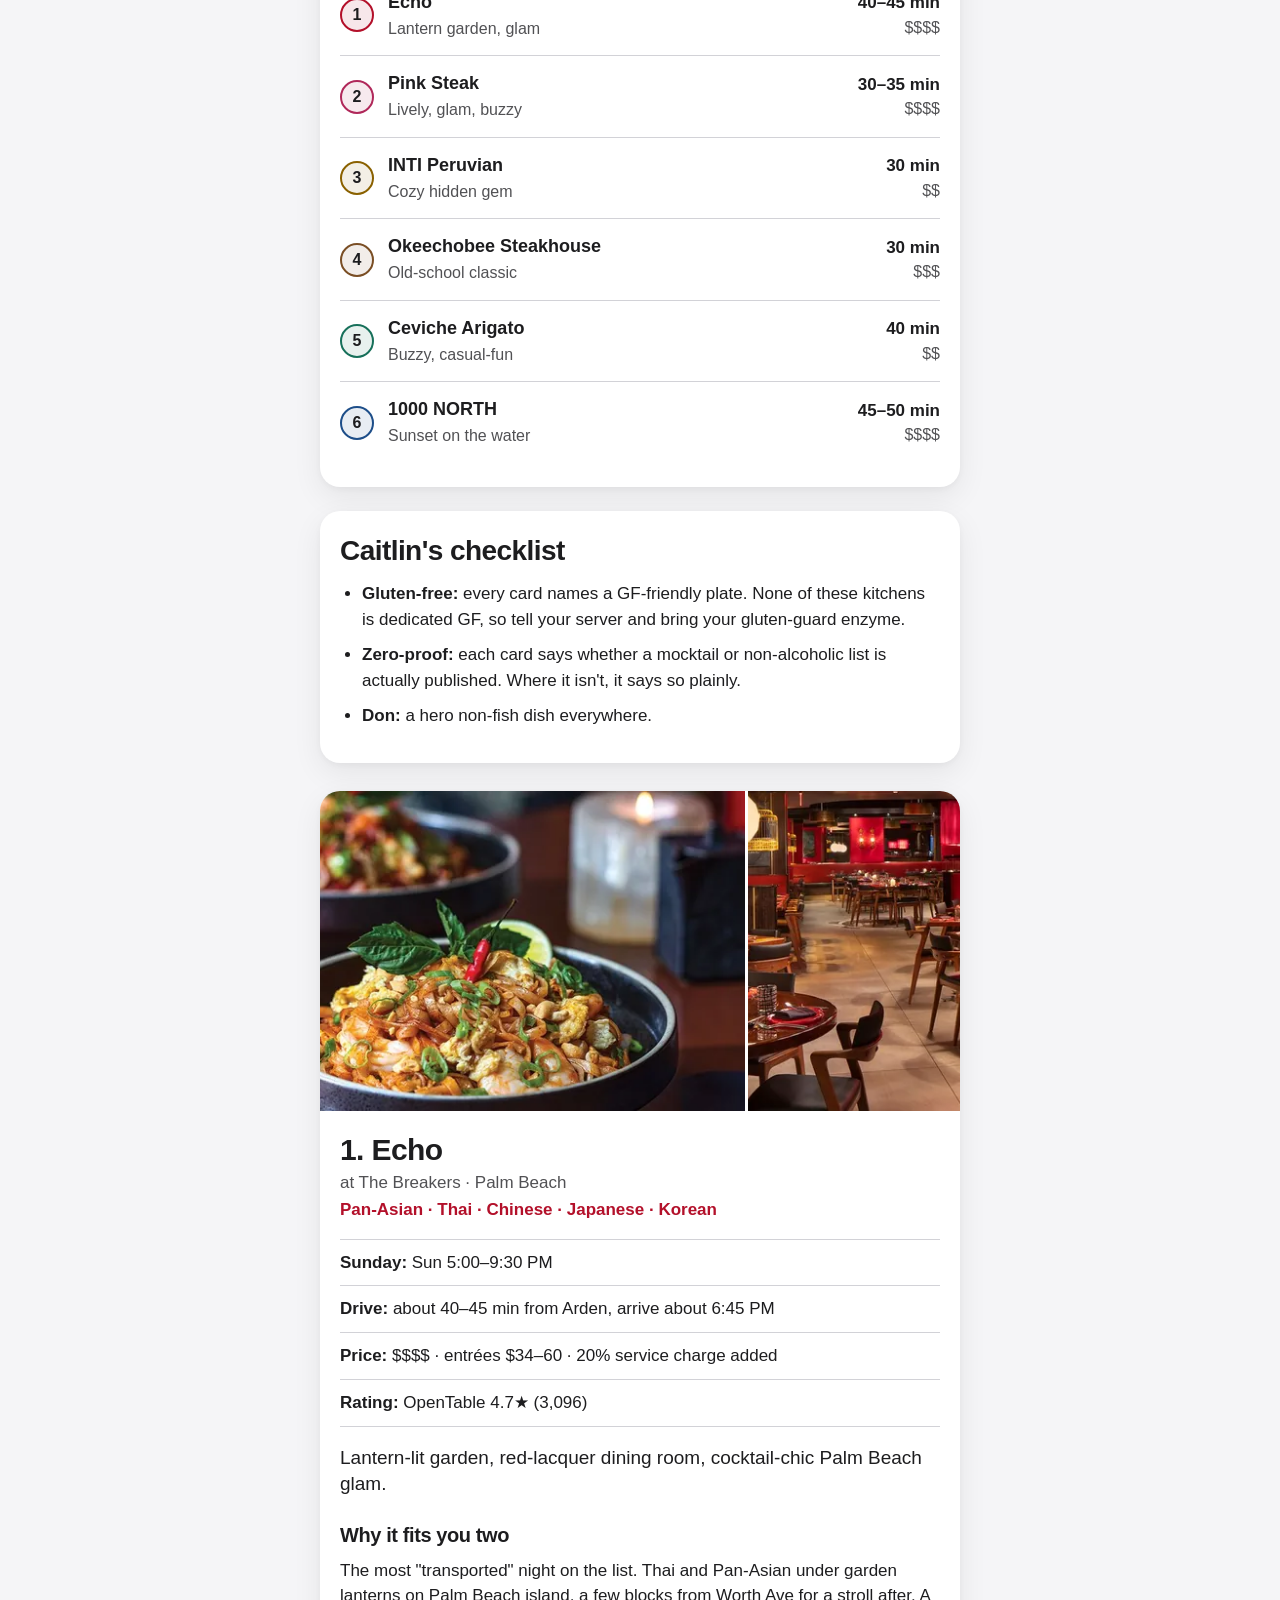
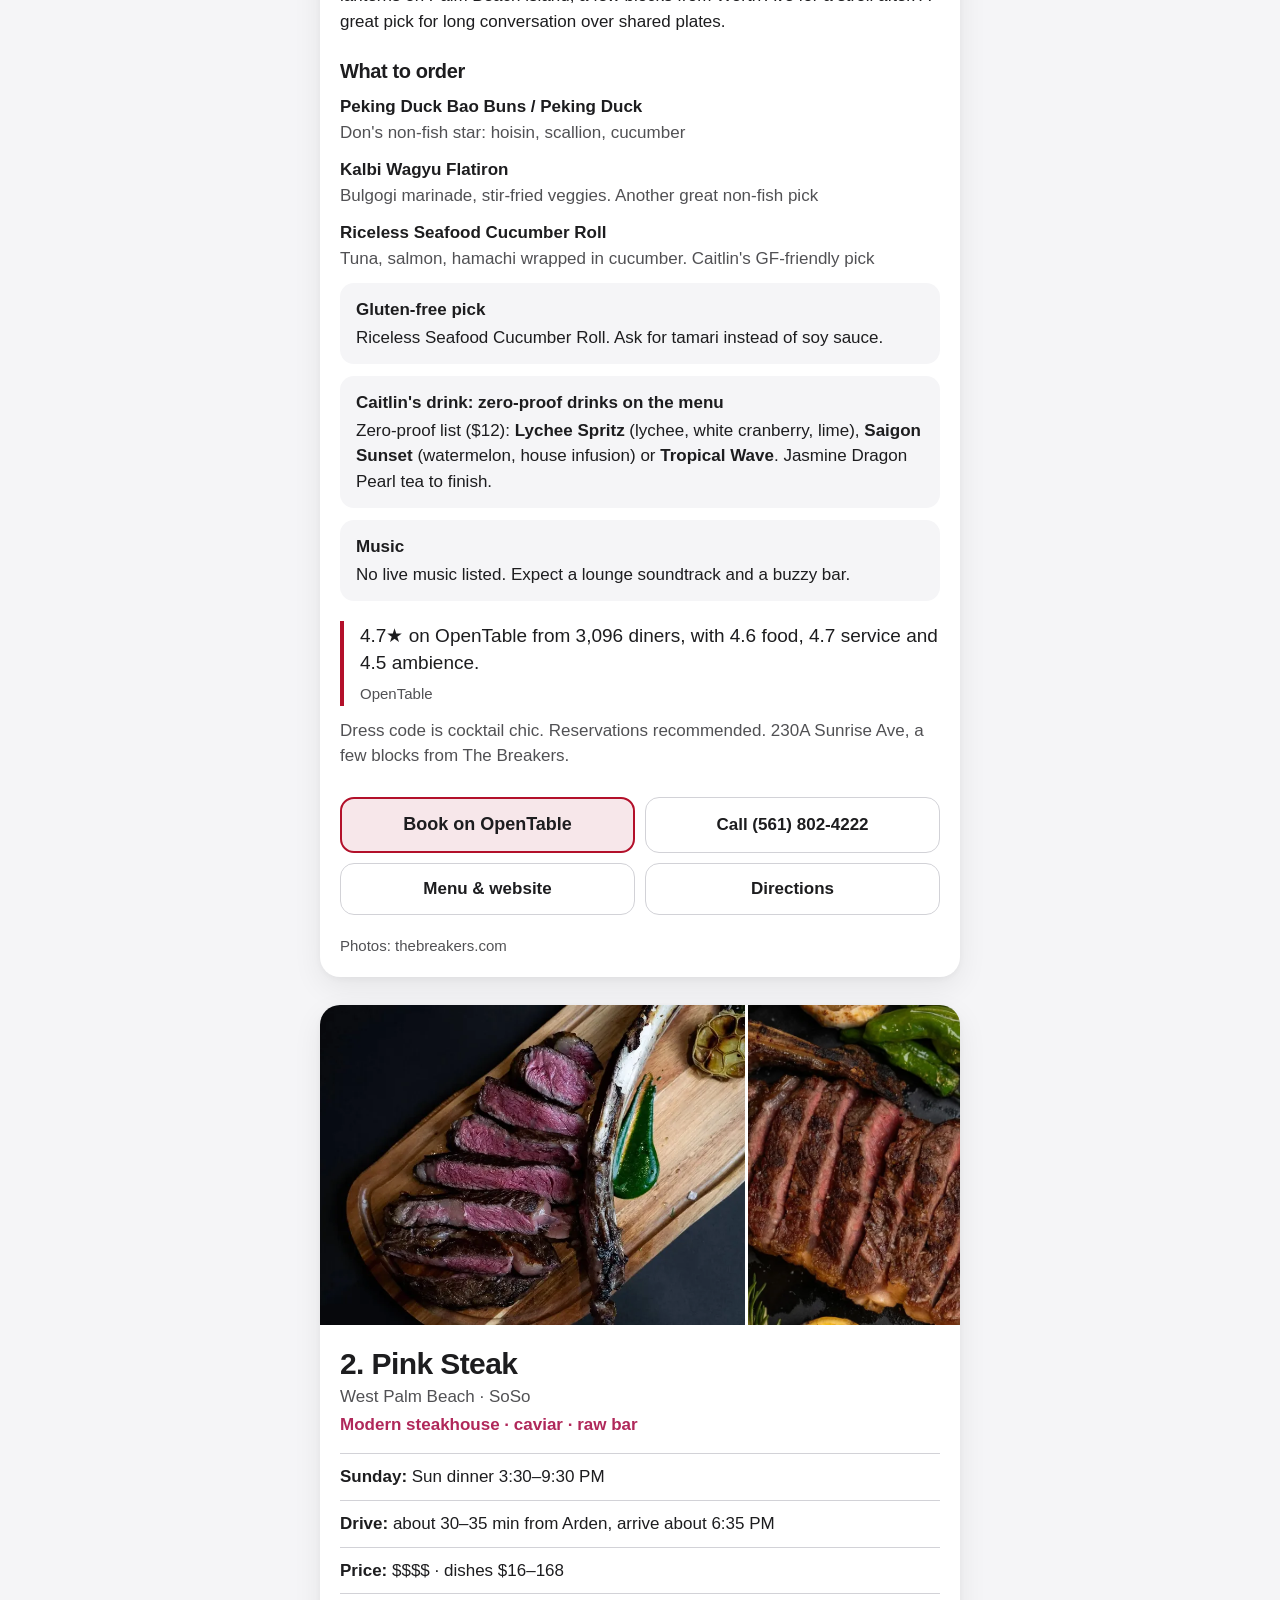
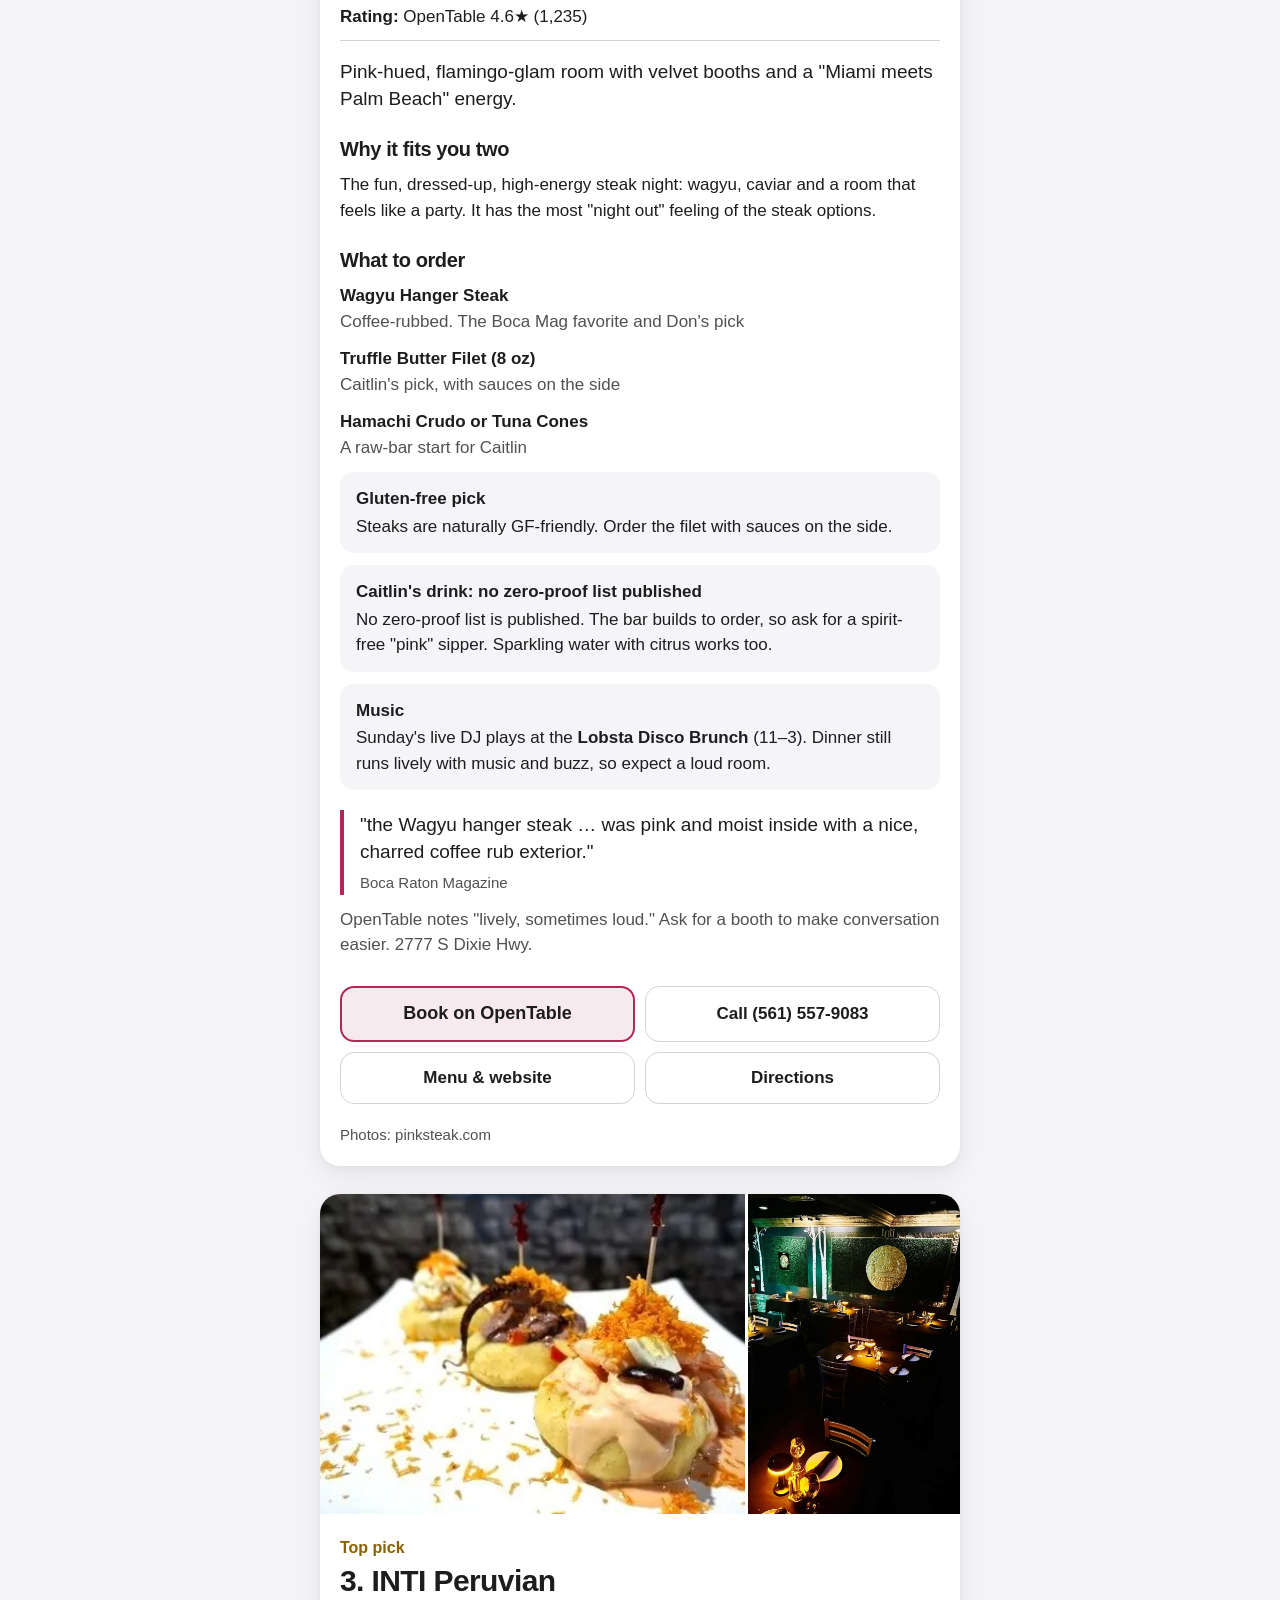
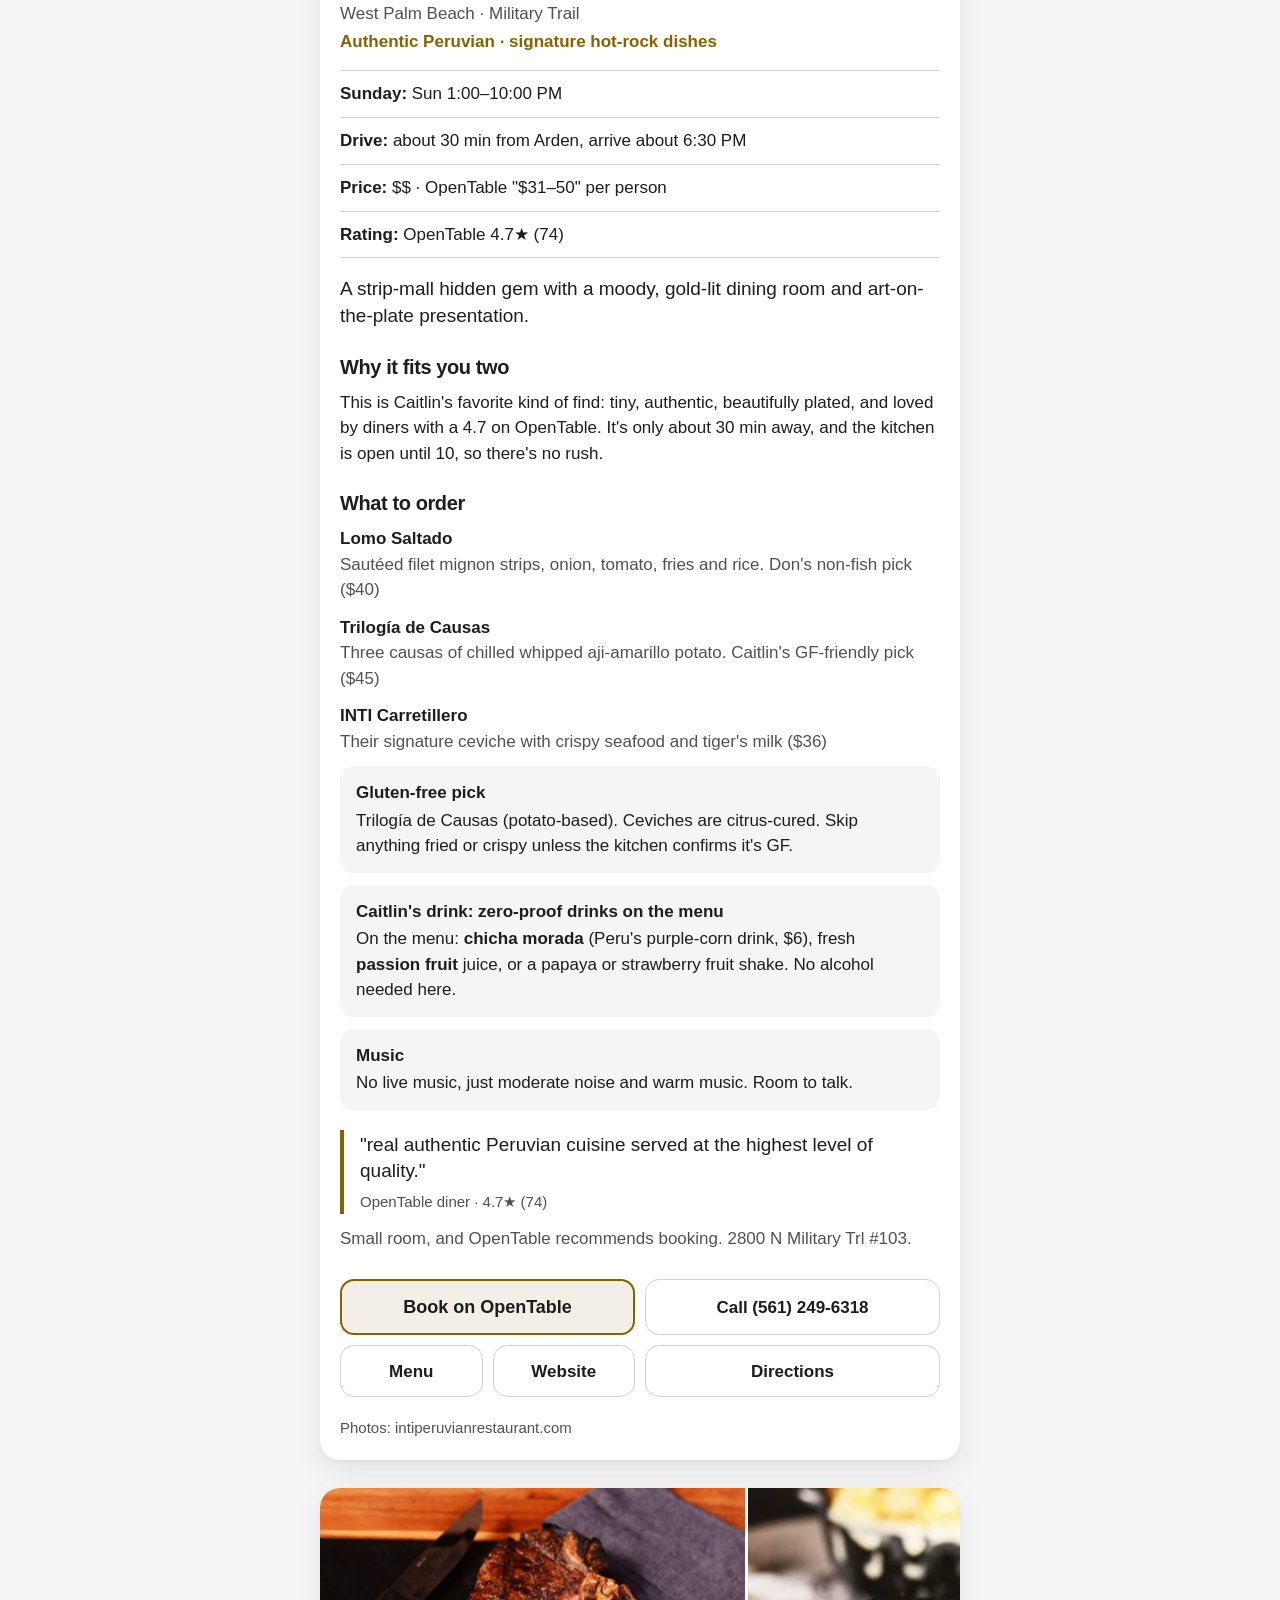
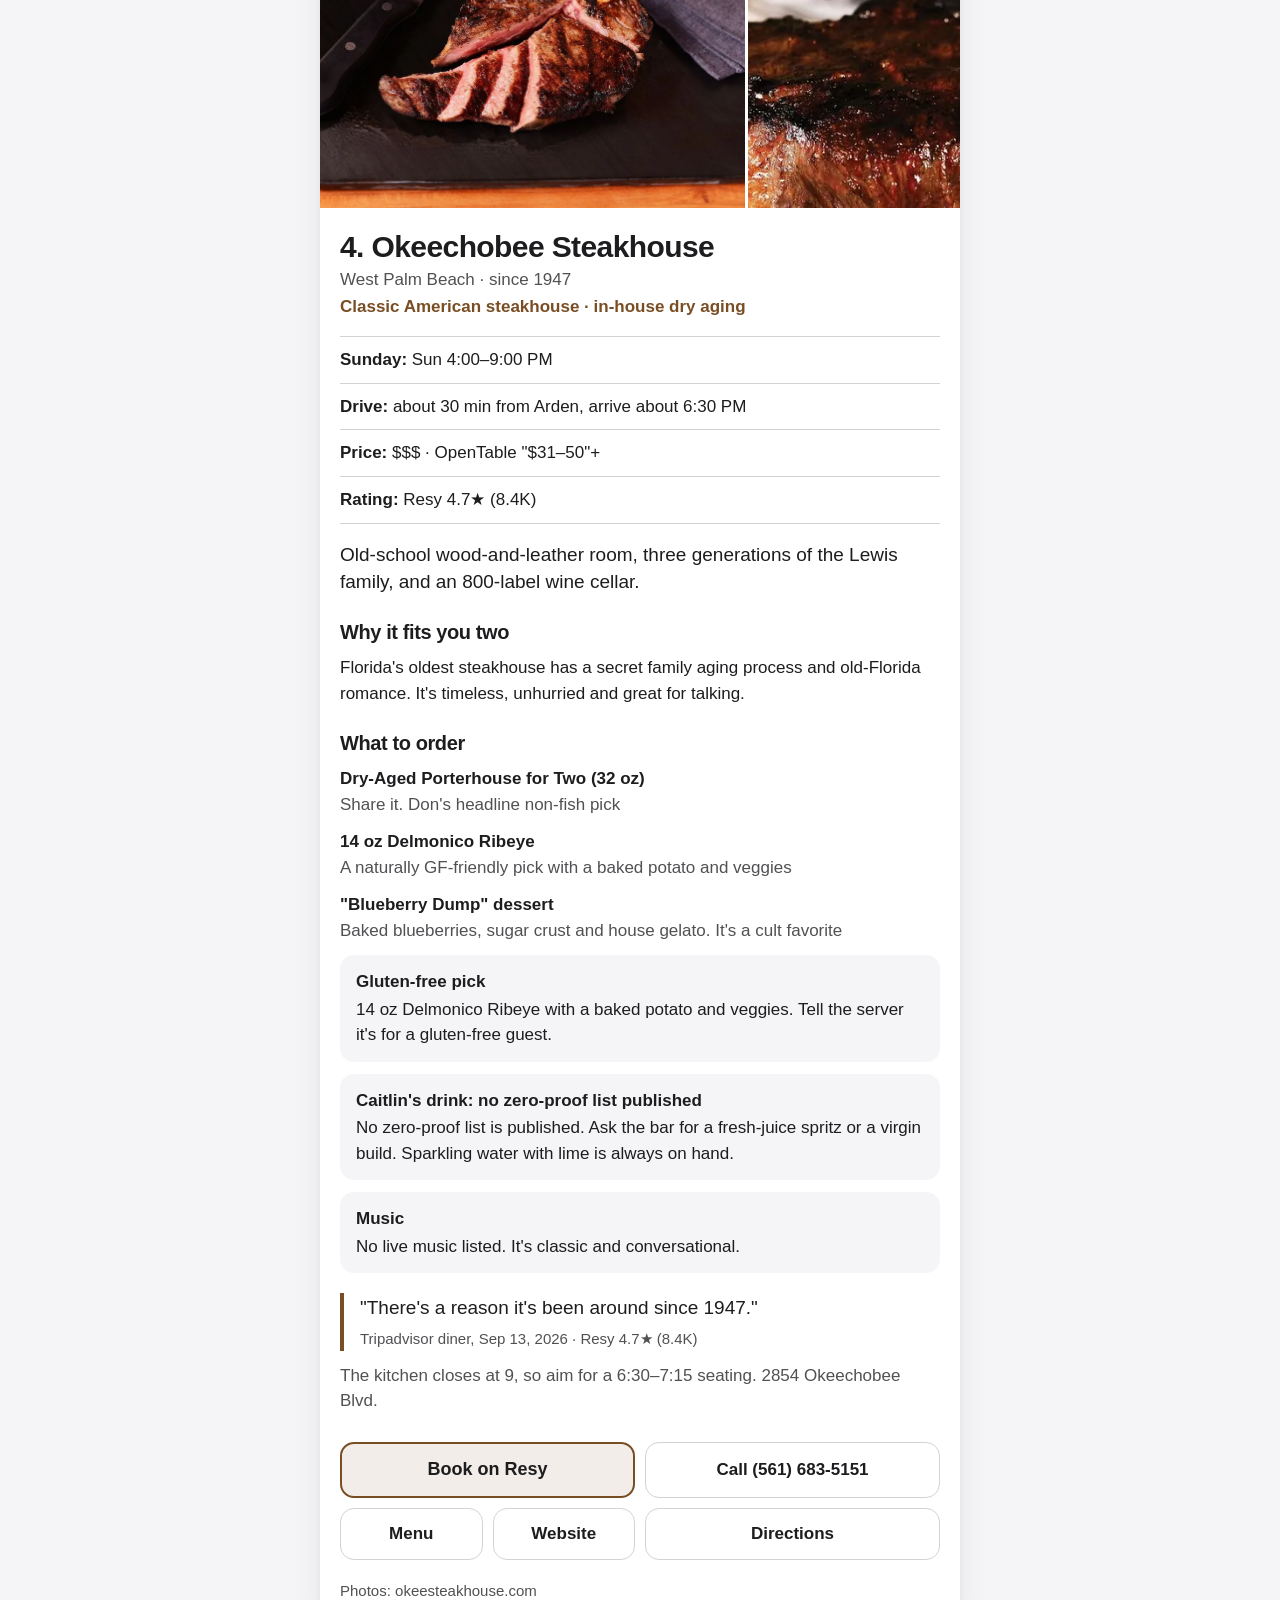
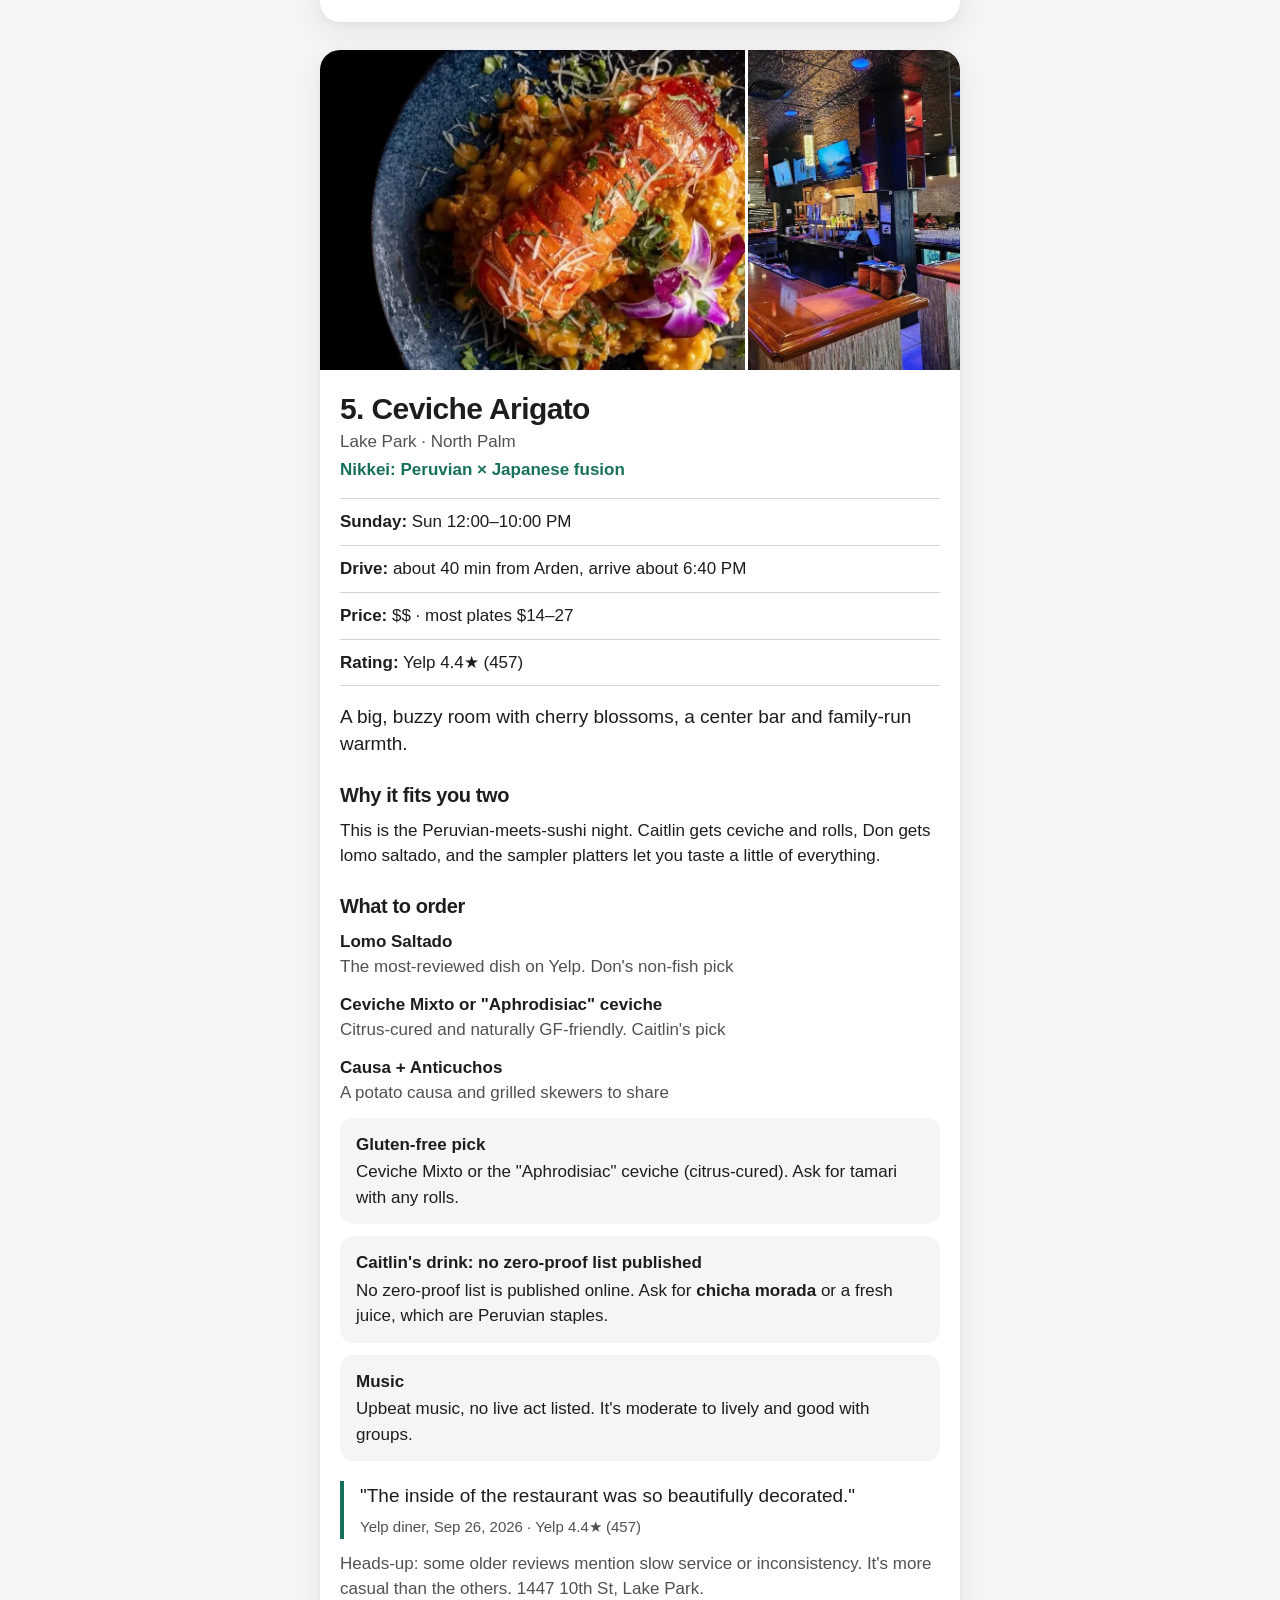
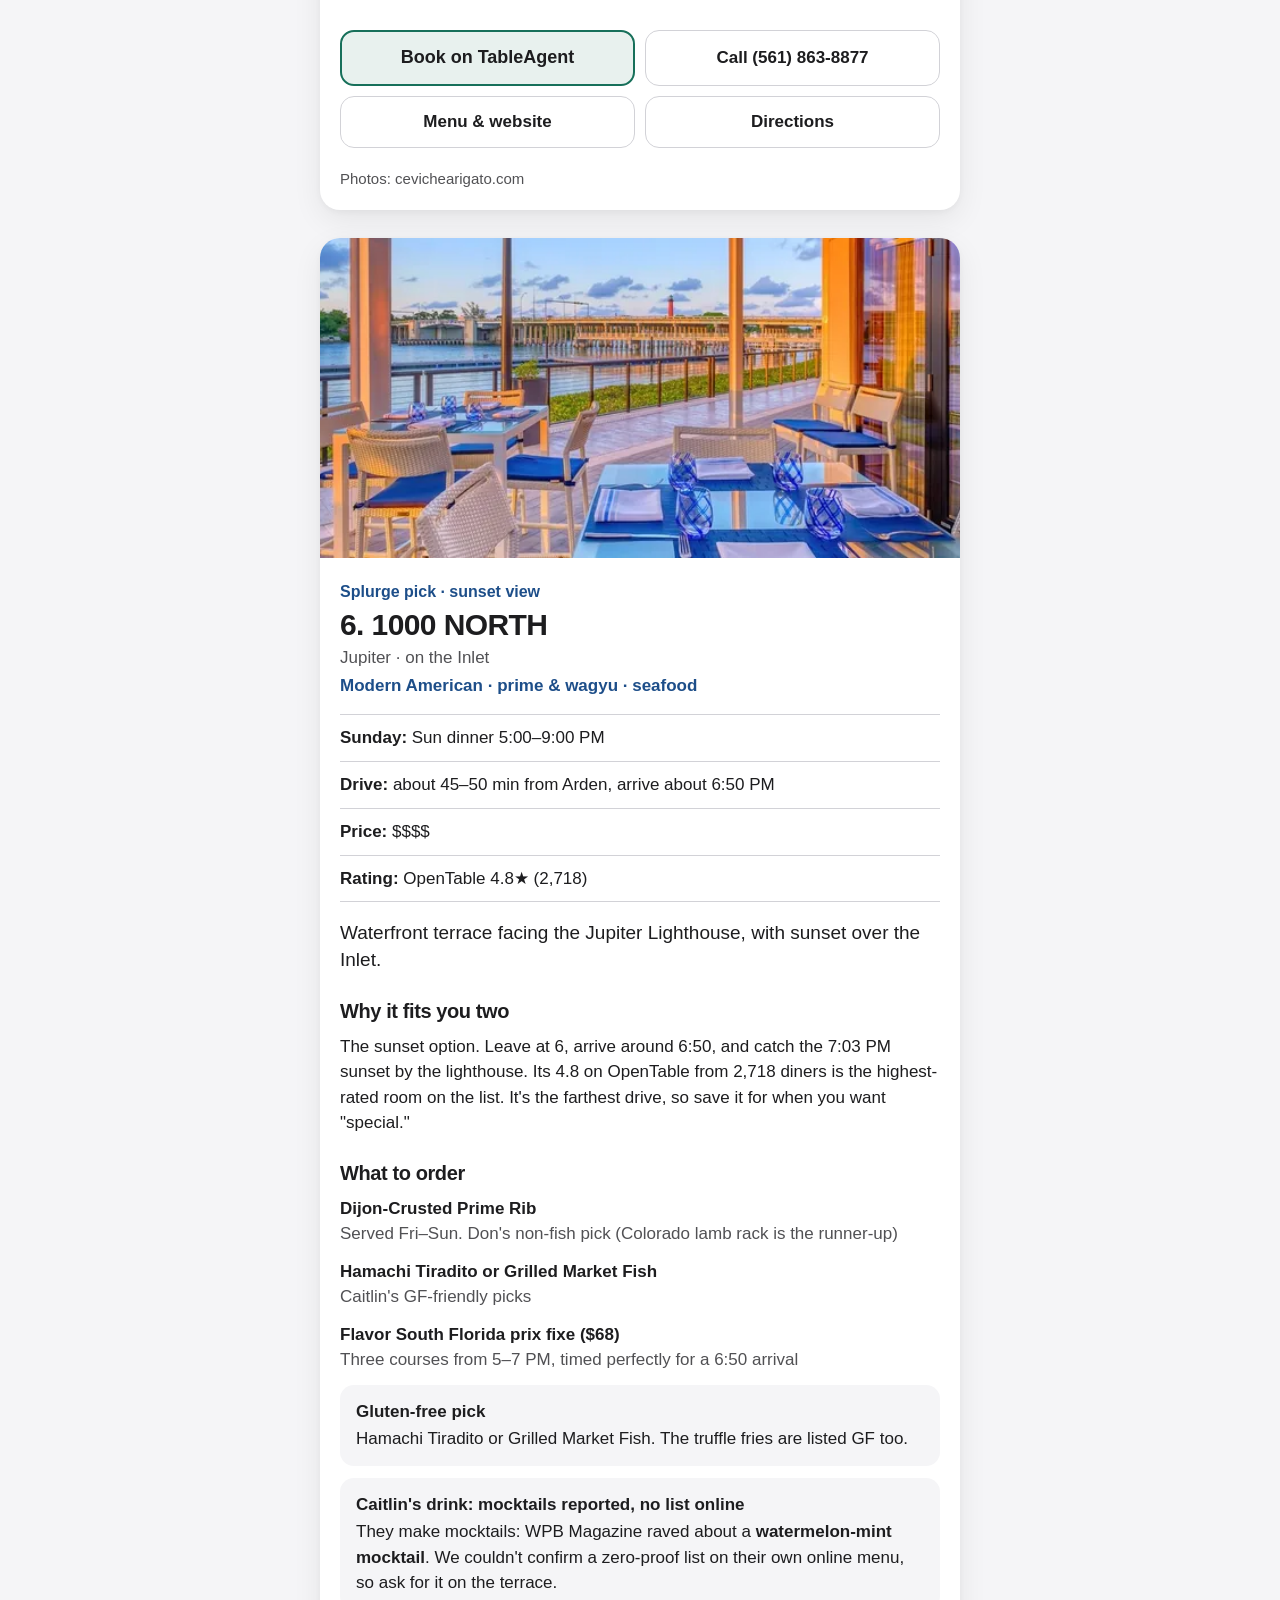
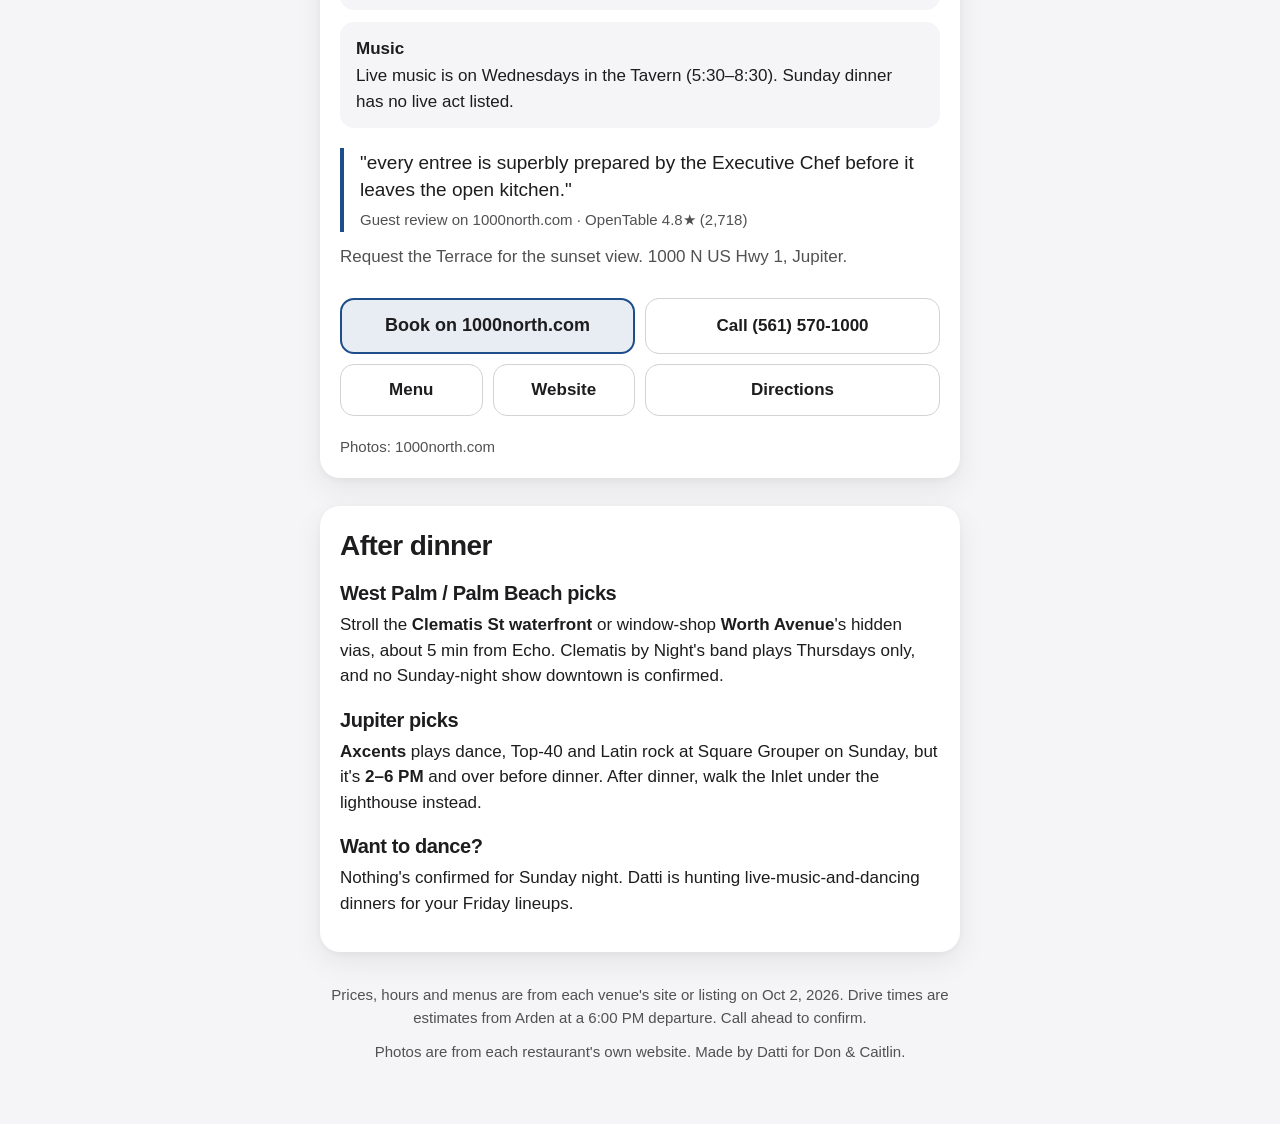
==== commit 5d6d88b9: "v2 redesign: Apple-style light theme, dark text, 17px body" ====
--- a/2026-10-04/index.html
+++ b/2026-10-04/index.html
@@ -4,271 +4,331 @@
 <meta charset="utf-8">
 <meta name="viewport" content="width=device-width, initial-scale=1, viewport-fit=cover">
 <meta name="robots" content="noindex, nofollow">
-<meta name="theme-color" content="#2a1240">
+<meta name="theme-color" content="#f5f5f7">
+<meta name="color-scheme" content="light">
 <title>Sunday Date Night, Oct 4 · Datti</title>
+<meta name="description" content="6 dinner options for Sunday, October 4, 2026. Menus, booking and tap-to-call for each.">
+<meta property="og:type" content="website">
 <meta property="og:title" content="Sunday Date Night, Oct 4">
-<meta property="og:description" content="Six dinner options for Sunday, October 4, 2026. Tap a card to see menus, book or call.">
-<meta property="og:image" content="https://dfrench222.github.io/date-night/photos/inti3.jpg">
-<link rel="preconnect" href="https://fonts.googleapis.com"><link rel="preconnect" href="https://fonts.gstatic.com" crossorigin>
-<link href="https://fonts.googleapis.com/css2?family=Playfair+Display:ital,wght@0,600;0,800;1,500&family=Poppins:wght@300;400;500;600&display=swap" rel="stylesheet">
-<link rel="stylesheet" href="../style.css">
+<meta property="og:description" content="6 dinner options for Sunday, October 4, 2026. Menus, booking and tap-to-call for each.">
+<meta property="og:url" content="https://dfrench222.github.io/date-night/2026-10-04/">
+<meta property="og:image" content="https://dfrench222.github.io/date-night/photos/og-2026-10-04.jpg">
+<meta property="og:image:width" content="1200">
+<meta property="og:image:height" content="630">
+<meta name="twitter:card" content="summary_large_image">
+<meta name="twitter:title" content="Sunday Date Night, Oct 4">
+<meta name="twitter:description" content="6 dinner options for Sunday, October 4, 2026. Menus, booking and tap-to-call for each.">
+<meta name="twitter:image" content="https://dfrench222.github.io/date-night/photos/og-2026-10-04.jpg">
+<link rel="icon" type="image/svg+xml" href="../favicon.svg">
+<style>:root{
+  --ink:#1d1d1f; --ink-2:#515154; --line:#d2d2d7; --bg:#f5f5f7; --card:#fff;
+  --radius:20px; --shadow:0 2px 6px rgba(0,0,0,.04),0 10px 30px rgba(0,0,0,.07);
+  --font:-apple-system,BlinkMacSystemFont,"SF Pro Text","SF Pro Display","Helvetica Neue",Helvetica,Arial,sans-serif;
+  --c:#1d1d1f; --tint:#f0f0f1;
+}
+*{box-sizing:border-box}
+html{-webkit-text-size-adjust:100%;scroll-behavior:smooth;scroll-padding-top:76px}
+body{margin:0;font-family:var(--font);color:var(--ink);background:var(--bg);font-size:17px;line-height:1.5;-webkit-font-smoothing:antialiased}
+a{color:inherit}
+img{display:block;max-width:100%}
+h1,h2,h3{margin:0;letter-spacing:-.02em;color:var(--ink)}
+p{margin:0 0 12px}
+.wrap{max-width:680px;margin:0 auto;padding:0 20px}
+/* hero */
+.hero{background:var(--card);padding:36px 0 28px}
+.eyebrow{font-size:15px;font-weight:600;color:var(--ink-2);margin-bottom:8px}
+.hero h1{font-size:40px;line-height:1.08;font-weight:700}
+.hero .date{font-size:21px;font-weight:600;color:var(--ink);margin:6px 0 14px}
+.lede{font-size:19px;color:var(--ink);line-height:1.45}
+.keyfacts{list-style:none;margin:18px 0 22px;padding:0;border-top:1px solid var(--line)}
+.keyfacts li{display:flex;justify-content:space-between;gap:16px;padding:12px 0;border-bottom:1px solid var(--line);font-size:17px}
+.keyfacts span{color:var(--ink-2)}
+.keyfacts b{text-align:right;font-weight:600}
+.mosaic{display:grid;grid-template-columns:repeat(3,1fr);gap:8px}
+.mosaic a{aspect-ratio:1;border-radius:14px;overflow:hidden}
+.mosaic img{width:100%;height:100%;object-fit:cover}
+/* jump nav */
+.jump{position:sticky;top:0;z-index:10;background:rgba(245,245,247,.92);backdrop-filter:saturate(180%) blur(16px);-webkit-backdrop-filter:saturate(180%) blur(16px);border-bottom:1px solid var(--line)}
+.jump-in{max-width:680px;margin:0 auto;display:flex;gap:8px;overflow-x:auto;padding:12px 20px;scrollbar-width:none}
+.jump-in::-webkit-scrollbar{display:none}
+.jump a{flex:0 0 auto;text-decoration:none;min-height:44px;display:flex;align-items:center;padding:0 18px;border-radius:22px;background:var(--card);border:1px solid var(--line);color:var(--ink);font-weight:600;font-size:16px;white-space:nowrap}
+/* panels */
+main{padding-bottom:24px}
+.panel{background:var(--card);border-radius:var(--radius);box-shadow:var(--shadow);padding:24px 20px;margin:24px 0}
+.h2{font-size:28px;line-height:1.15;font-weight:700;margin-bottom:14px}
+.pick .row{padding:4px 0 18px}
+.pick .row + .row{border-top:1px solid var(--line);padding-top:18px}
+.pick .kicker{font-size:15px;font-weight:700;color:var(--c);margin-bottom:4px}
+.pick h3{font-size:24px;line-height:1.2;font-weight:700;margin-bottom:6px}
+.pick .closer{font-size:19px;font-weight:600;margin:4px 0 0}
+.go{display:inline-flex;align-items:center;min-height:48px;padding:0 20px;border-radius:24px;background:var(--tint);border:2px solid var(--c);color:var(--ink);font-weight:600;font-size:17px;text-decoration:none}
+.glance a{display:flex;gap:14px;align-items:center;text-decoration:none;padding:14px 0;border-bottom:1px solid var(--line);min-height:64px}
+.glance a:last-child{border:0}
+.glance .num{flex:0 0 34px;height:34px;border-radius:50%;background:var(--tint);border:2px solid var(--c);color:var(--ink);display:flex;align-items:center;justify-content:center;font-weight:700;font-size:16px}
+.glance .t{flex:1;min-width:0}
+.glance .t b{display:block;font-size:18px}
+.glance .t span{font-size:16px;color:var(--ink-2)}
+.glance .r{text-align:right;font-size:16px;color:var(--ink-2);white-space:nowrap}
+.glance .r b{display:block;color:var(--ink);font-size:17px}
+.check ul{margin:0;padding-left:22px}.check li{margin:10px 0}
+/* cards */
+.card{background:var(--card);border-radius:var(--radius);overflow:hidden;margin:28px 0;box-shadow:var(--shadow)}
+.photos{display:grid;gap:3px}
+.photos.n2{grid-template-columns:2fr 1fr}
+.photos img{width:100%;height:230px;object-fit:cover}
+.card-body{padding:22px 20px 8px}
+.badge{font-size:16px;font-weight:700;color:var(--c);margin-bottom:4px}
+.card h2{font-size:30px;line-height:1.1;font-weight:700}
+.area{font-size:17px;color:var(--ink-2);margin:4px 0 2px}
+.cuisine{font-size:17px;font-weight:600;color:var(--c);margin:0 0 16px}
+.facts{list-style:none;margin:0 0 18px;padding:0;border-top:1px solid var(--line)}
+.facts li{padding:11px 0;border-bottom:1px solid var(--line);font-size:17px;line-height:1.4}
+.facts b{font-weight:600}
+.vibe{font-size:19px;line-height:1.4;font-weight:500;margin:0 0 16px}
+.lbl{font-size:20px;font-weight:700;margin:22px 0 8px}
+.dish{margin:0 0 12px}
+.dish b{display:block;font-weight:600}
+.dish span{color:var(--ink-2)}
+.note{border-radius:14px;padding:14px 16px;margin:12px 0;background:var(--bg)}
+.note .nt{font-weight:700;margin-bottom:2px}
+.quote{margin:20px 0 12px;padding:2px 0 2px 16px;border-left:4px solid var(--c);font-size:19px;line-height:1.4;font-weight:500}
+.quote small{display:block;font-size:15px;font-weight:400;color:var(--ink-2);margin-top:6px}
+.heads{color:var(--ink-2)}
+.actions{display:grid;grid-template-columns:1fr 1fr;gap:10px;padding:8px 20px 20px}
+.btn{display:flex;align-items:center;justify-content:center;text-align:center;min-height:52px;padding:10px 12px;border-radius:14px;text-decoration:none;font-weight:600;font-size:17px;border:1px solid var(--line);color:var(--ink);background:var(--card);line-height:1.25}
+.btn.primary{grid-column:1/-1;background:var(--tint);border:2px solid var(--c);font-size:18px;min-height:56px}
+.btn.full{grid-column:1/-1}
+.btn:active{transform:scale(.985)}
+.btn:focus-visible,.go:focus-visible,.jump a:focus-visible{outline:3px solid #0071e3;outline-offset:2px}
+.credit{font-size:15px;color:var(--ink-2);padding:0 20px 20px;margin:0}
+#after h3{font-size:20px;font-weight:700;margin:16px 0 4px}
+.foot{font-size:15px;color:var(--ink-2);padding:8px 0 48px;text-align:center}
+@media (min-width:700px){
+  .hero h1{font-size:56px}
+  .photos img{height:320px}
+  .actions{grid-template-columns:repeat(4,1fr)}
+  .btn.primary,.btn.full{grid-column:span 2}
+}
+@media (prefers-reduced-motion:reduce){html{scroll-behavior:auto}.btn:active{transform:none}}
+</style>
 </head>
 <body>
-<header class="cover">
+<header class="hero">
   <div class="wrap">
-    <div class="kicker">Datti · Date Night Edition No. 1</div>
-    <h1>Sunday Date Night,<br><em>Oct 4</em></h1>
-    <p class="lede">Six vetted dinner spots within reach of Arden in Wellington. Wheels up around <b>6:00 PM ET</b>, and the sun sets at about <b>7:03 PM</b>. Every pick is open Sunday night and has a stand-out non-fish dish for Don and a gluten-free-friendly plate for Caitlin.</p>
-    <div class="facts-row"><div class="fact"><div class="i">🚗</div><div class="l">Leave Arden</div><div class="v">≈ 6:00 PM</div></div><div class="fact"><div class="i">🌅</div><div class="l">Sunset</div><div class="v">≈ 7:03 PM</div></div><div class="fact"><div class="i">🍽️</div><div class="l">Options</div><div class="v">6 spots</div></div></div>
-    <div class="mosaic"><a href="#echo" aria-label="Echo"><img src="../photos/echo1.jpg" alt="Echo"></a><a href="#pink" aria-label="Pink Steak"><img src="../photos/pink1.jpg" alt="Pink Steak"></a><a href="#inti" aria-label="INTI Peruvian"><img src="../photos/inti3.jpg" alt="INTI Peruvian"></a><a href="#okee" aria-label="Okeechobee Steakhouse"><img src="../photos/okee1.jpg" alt="Okeechobee Steakhouse"></a><a href="#cev" aria-label="Ceviche Arigato"><img src="../photos/cev3.jpg" alt="Ceviche Arigato"></a><a href="#n1k" aria-label="1000 NORTH"><img src="../photos/n1k3.jpg" alt="1000 NORTH"></a></div>
+    <div class="eyebrow">Datti · Date Night Edition No. 1</div>
+    <h1>Sunday Date Night</h1>
+    <div class="date">Sunday, October 4, 2026</div>
+    <p class="lede">Six vetted dinner spots within reach of Arden in Wellington. Every pick has a stand-out non-fish dish for Don and a gluten-free-friendly plate for Caitlin.</p>
+    <ul class="keyfacts"><li><span>Leave Arden</span><b>about 6:00 PM ET</b></li><li><span>Sunset</span><b>about 7:03 PM</b></li><li><span>Restaurants</span><b>6, all open Sunday</b></li></ul>
+    <div class="mosaic"><a href="#echo" aria-label="Echo"><img src="../photos/echo1.webp" alt="Echo"></a><a href="#pink" aria-label="Pink Steak"><img src="../photos/pink1.webp" alt="Pink Steak"></a><a href="#inti" aria-label="INTI Peruvian"><img src="../photos/inti3.webp" alt="INTI Peruvian"></a><a href="#okee" aria-label="Okeechobee Steakhouse"><img src="../photos/okee1.webp" alt="Okeechobee Steakhouse"></a><a href="#cev" aria-label="Ceviche Arigato"><img src="../photos/cev3.webp" alt="Ceviche Arigato"></a><a href="#n1k" aria-label="1000 NORTH"><img src="../photos/n1k3.webp" alt="1000 NORTH"></a></div>
   </div>
 </header>
-<nav class="jump" aria-label="Jump to a restaurant"><div class="jump-in"><a href="#echo" style="--c:#c8102e">Echo</a><a href="#pink" style="--c:#e0457b">Pink Steak</a><a href="#inti" style="--c:#b8860b">INTI Peruvian</a><a href="#okee" style="--c:#8b5a2b">Okeechobee Steakhouse</a><a href="#cev" style="--c:#1f8a70">Ceviche Arigato</a><a href="#n1k" style="--c:#1d4e89">1000 NORTH</a><a href="#after" style="--c:#5b1f5e">After dinner</a></div></nav>
+<nav class="jump" aria-label="Jump to a restaurant"><div class="jump-in"><a href="#echo">Echo</a><a href="#pink">Pink Steak</a><a href="#inti">INTI Peruvian</a><a href="#okee">Okeechobee Steakhouse</a><a href="#cev">Ceviche Arigato</a><a href="#n1k">1000 NORTH</a><a href="#after">After dinner</a></div></nav>
 <main class="wrap">
-  <section class="pick"><h2>✨ Bob&#x27;s pick: INTI Peruvian</h2><p>It&#x27;s the hidden-gem, Caitlin-found kind of night you two love. It&#x27;s authentic, beautifully plated, about 30 min away, quiet enough to talk, and open till 10, with causas and ceviche for her and lomo saltado for Don.</p>
-<a class="go" href="#inti">See INTI Peruvian ↓</a>
-<div class="split"><h2>🌅 Splurge with a view: 1000 NORTH</h2><p>The only table on the list that faces the water at sunset. Arrive around 6:50 and catch the 7:03 PM sunset by the Jupiter Lighthouse.</p>
-<a class="go" href="#n1k">See 1000 NORTH ↓</a></div>
-<p class="closer">These are options, not a plan. It&#x27;s your call, Caitlin.</p></section>
-  <section class="panel">
-    <h2 class="h2">At a glance</h2>
-    <div class="glance"><a href="#echo" style="--c:#c8102e"><span class="dot">1</span>
-<span class="t"><b>Echo</b><span>Lantern garden, glam · Pan-Asian</span></span>
-<span class="r"><b>≈ 40–45 min</b>$$$$</span></a><a href="#pink" style="--c:#e0457b"><span class="dot">2</span>
-<span class="t"><b>Pink Steak</b><span>Lively, glam, buzzy · Modern steakhouse</span></span>
-<span class="r"><b>≈ 30–35 min</b>$$$$</span></a><a href="#inti" style="--c:#b8860b"><span class="dot">3</span>
-<span class="t"><b>INTI Peruvian</b><span>Cozy hidden gem · Authentic Peruvian</span></span>
-<span class="r"><b>≈ 30 min</b>$$</span></a><a href="#okee" style="--c:#8b5a2b"><span class="dot">4</span>
-<span class="t"><b>Okeechobee Steakhouse</b><span>Old-school classic · Classic American steakhouse</span></span>
-<span class="r"><b>≈ 30 min</b>$$$</span></a><a href="#cev" style="--c:#1f8a70"><span class="dot">5</span>
-<span class="t"><b>Ceviche Arigato</b><span>Buzzy, casual-fun · Nikkei: Peruvian × Japanese fusion</span></span>
-<span class="r"><b>≈ 40 min</b>$$</span></a><a href="#n1k" style="--c:#1d4e89"><span class="dot">6</span>
-<span class="t"><b>1000 NORTH</b><span>Sunset on the water · Modern American</span></span>
-<span class="r"><b>≈ 45–50 min</b>$$$$</span></a></div>
+  <section class="panel pick" aria-label="Our picks"><div class="row" style="--c:#8a6100;--tint:#f3efe6"><div class="kicker">Bob&#x27;s pick</div><h3>INTI Peruvian</h3><p>It&#x27;s the hidden-gem, Caitlin-found kind of night you two love. It&#x27;s authentic, beautifully plated, about 30 min away, quiet enough to talk, and open till 10, with causas and ceviche for her and lomo saltado for Don.</p><a class="go" href="#inti">See INTI Peruvian</a></div><div class="row" style="--c:#1d4e89;--tint:#e8edf3"><div class="kicker">Splurge pick</div><h3>1000 NORTH</h3><p>The only table on the list that faces the water at sunset. Arrive around 6:50 and catch the 7:03 PM sunset by the Jupiter Lighthouse.</p><a class="go" href="#n1k">See 1000 NORTH</a></div><p class="closer">Pick the one that pulls you. It&#x27;s your call, Caitlin.</p></section>
+  <section class="panel" aria-labelledby="glance-h">
+    <h2 class="h2" id="glance-h">At a glance</h2>
+    <div class="glance"><a href="#echo" style="--c:#b3102a;--tint:#f7e7ea"><span class="num">1</span><span class="t"><b>Echo</b><span>Lantern garden, glam</span></span><span class="r"><b>40–45 min</b>$$$$</span></a><a href="#pink" style="--c:#b0285a;--tint:#f7eaee"><span class="num">2</span><span class="t"><b>Pink Steak</b><span>Lively, glam, buzzy</span></span><span class="r"><b>30–35 min</b>$$$$</span></a><a href="#inti" style="--c:#8a6100;--tint:#f3efe6"><span class="num">3</span><span class="t"><b>INTI Peruvian</b><span>Cozy hidden gem</span></span><span class="r"><b>30 min</b>$$</span></a><a href="#okee" style="--c:#7a4e24;--tint:#f2ede9"><span class="num">4</span><span class="t"><b>Okeechobee Steakhouse</b><span>Old-school classic</span></span><span class="r"><b>30 min</b>$$$</span></a><a href="#cev" style="--c:#17705a;--tint:#e8f1ee"><span class="num">5</span><span class="t"><b>Ceviche Arigato</b><span>Buzzy, casual-fun</span></span><span class="r"><b>40 min</b>$$</span></a><a href="#n1k" style="--c:#1d4e89;--tint:#e8edf3"><span class="num">6</span><span class="t"><b>1000 NORTH</b><span>Sunset on the water</span></span><span class="r"><b>45–50 min</b>$$$$</span></a></div>
   </section>
-  <section class="panel check">
-    <h2 class="h2">Caitlin's checklist ✓</h2>
+  <section class="panel check" aria-labelledby="check-h">
+    <h2 class="h2" id="check-h">Caitlin's checklist</h2>
     <ul><li><b>Gluten-free:</b> every card names a GF-friendly plate. None of these kitchens is dedicated GF, so tell your server and bring your gluten-guard enzyme.</li><li><b>Zero-proof:</b> each card says whether a mocktail or non-alcoholic list is actually published. Where it isn't, it says so plainly.</li><li><b>Don:</b> a hero non-fish dish everywhere.</li></ul>
   </section>
-  <article class="card" id="echo" style="--c:#c8102e">
-  <div class="photos n2"><img src="../photos/echo1.jpg" alt="Echo (photo from thebreakers.com)" loading="lazy"><img src="../photos/echo3.jpg" alt="Echo (photo from thebreakers.com)" loading="lazy"></div>
-  <div class="band">
-    <div class="num">01</div>
-    <h2>Echo</h2>
-    <div class="sub">at The Breakers · Palm Beach</div>
-  </div>
-  <div class="body">
+  <article class="card" id="echo" style="--c:#b3102a;--tint:#f7e7ea" aria-labelledby="echo-h">
+  <div class="photos n2"><img src="../photos/echo1.webp" alt="Echo, photo from thebreakers.com" loading="lazy" decoding="async"><img src="../photos/echo3.webp" alt="Echo, photo from thebreakers.com" loading="lazy" decoding="async"></div>
+  <div class="card-body">
+    
+    <h2 id="echo-h">1. Echo</h2>
+    <p class="area">at The Breakers · Palm Beach</p>
     <p class="cuisine">Pan-Asian · Thai · Chinese · Japanese · Korean</p>
-    <dl class="facts">
-      <div><dt>Sunday hours</dt><dd>Sun 5:00–9:30 PM</dd></div>
-      <div><dt>Drive from Arden</dt><dd>≈ 40–45 min</dd></div>
-      <div><dt>Arrive (6 PM leave)</dt><dd>≈ 6:45 PM</dd></div>
-      <div><dt>Price</dt><dd>$$$$ · entrées $34–60 · 20% service charge added</dd></div>
-      <div><dt>Rating</dt><dd>OpenTable 4.7★ (3,096)</dd></div>
-    </dl>
+    <ul class="facts">
+      <li><b>Sunday:</b> Sun 5:00–9:30 PM</li>
+      <li><b>Drive:</b> about 40–45 min from Arden, arrive about 6:45 PM</li>
+      <li><b>Price:</b> $$$$ · entrées $34–60 · 20% service charge added</li>
+      <li><b>Rating:</b> OpenTable 4.7★ (3,096)</li>
+    </ul>
     <p class="vibe">Lantern-lit garden, red-lacquer dining room, cocktail-chic Palm Beach glam.</p>
     <h3 class="lbl">Why it fits you two</h3>
     <p>The most &quot;transported&quot; night on the list. Thai and Pan-Asian under garden lanterns on Palm Beach island, a few blocks from Worth Ave for a stroll after. A great pick for long conversation over shared plates.</p>
-    <h3 class="lbl">Must-orders</h3>
+    <h3 class="lbl">What to order</h3>
     <div class="dish"><b>Peking Duck Bao Buns / Peking Duck</b><span>Don&#x27;s non-fish star: hoisin, scallion, cucumber</span></div><div class="dish"><b>Kalbi Wagyu Flatiron</b><span>Bulgogi marinade, stir-fried veggies. Another great non-fish pick</span></div><div class="dish"><b>Riceless Seafood Cucumber Roll</b><span>Tuna, salmon, hamachi wrapped in cucumber. Caitlin&#x27;s GF-friendly pick</span></div>
-    <div class="note gf"><b>🌾 Gluten-free pick:</b> Riceless Seafood Cucumber Roll. Ask for tamari instead of soy sauce.</div>
-    <div class="note sip"><b>🍹 Caitlin's sip</b> <span class="tag yes">Zero-proof on menu</span><br>Zero-proof list ($12): <b>Lychee Spritz</b> (lychee, white cranberry, lime), <b>Saigon Sunset</b> (watermelon, house infusion) or <b>Tropical Wave</b>. Jasmine Dragon Pearl tea to finish.</div>
-    <div class="note mus">🎶 No live music listed. Expect a lounge soundtrack and a buzzy bar.</div>
+    <div class="note"><div class="nt">Gluten-free pick</div>Riceless Seafood Cucumber Roll. Ask for tamari instead of soy sauce.</div>
+    <div class="note"><div class="nt">Caitlin's drink: zero-proof drinks on the menu</div>Zero-proof list ($12): <b>Lychee Spritz</b> (lychee, white cranberry, lime), <b>Saigon Sunset</b> (watermelon, house infusion) or <b>Tropical Wave</b>. Jasmine Dragon Pearl tea to finish.</div>
+    <div class="note"><div class="nt">Music</div>No live music listed. Expect a lounge soundtrack and a buzzy bar.</div>
     <blockquote class="quote">4.7★ on OpenTable from 3,096 diners, with 4.6 food, 4.7 service and 4.5 ambience.<small>OpenTable</small></blockquote>
-    <p class="heads">📌 Dress code is cocktail chic. Reservations recommended. 230A Sunrise Ave, a few blocks from The Breakers.</p>
-  </div>
-  <div class="actions">
-    <a class="btn primary" href="https://www.opentable.com/echo" target="_blank" rel="noopener">📅 Book · OpenTable</a>
-    <a class="btn call" href="tel:+15618024222">📞 Call (561) 802-4222</a>
-    <a class="btn" href="https://www.thebreakers.com/dining/echo/" target="_blank" rel="noopener">📖 Menu</a>
-    <a class="btn" href="https://www.thebreakers.com/dining/echo/" target="_blank" rel="noopener">🌐 Website</a>
-    <a class="btn wide" href="https://www.google.com/maps/search/?api=1&amp;query=Echo+230A+Sunrise+Ave+Palm+Beach+FL" target="_blank" rel="noopener">📍 Directions</a>
+    <p class="heads">Dress code is cocktail chic. Reservations recommended. 230A Sunrise Ave, a few blocks from The Breakers.</p>
+  </div>
+  <div class="actions">
+    <a class="btn primary" href="https://www.opentable.com/echo" target="_blank" rel="noopener">Book on OpenTable</a>
+    <a class="btn full" href="tel:+15618024222">Call (561) 802-4222</a>
+    <a class="btn full" href="https://www.thebreakers.com/dining/echo/" target="_blank" rel="noopener">Menu &amp; website</a>
+    <a class="btn full" href="https://www.google.com/maps/search/?api=1&amp;query=Echo+230A+Sunrise+Ave+Palm+Beach+FL" target="_blank" rel="noopener">Directions</a>
   </div>
   <p class="credit">Photos: thebreakers.com</p>
 </article>
-<article class="card" id="pink" style="--c:#e0457b">
-  <div class="photos n2"><img src="../photos/pink1.jpg" alt="Pink Steak (photo from pinksteak.com)" loading="lazy"><img src="../photos/pink2.jpg" alt="Pink Steak (photo from pinksteak.com)" loading="lazy"></div>
-  <div class="band">
-    <div class="num">02</div>
-    <h2>Pink Steak</h2>
-    <div class="sub">West Palm Beach · SoSo</div>
-  </div>
-  <div class="body">
+<article class="card" id="pink" style="--c:#b0285a;--tint:#f7eaee" aria-labelledby="pink-h">
+  <div class="photos n2"><img src="../photos/pink1.webp" alt="Pink Steak, photo from pinksteak.com" loading="lazy" decoding="async"><img src="../photos/pink2.webp" alt="Pink Steak, photo from pinksteak.com" loading="lazy" decoding="async"></div>
+  <div class="card-body">
+    
+    <h2 id="pink-h">2. Pink Steak</h2>
+    <p class="area">West Palm Beach · SoSo</p>
     <p class="cuisine">Modern steakhouse · caviar · raw bar</p>
-    <dl class="facts">
-      <div><dt>Sunday hours</dt><dd>Sun dinner 3:30–9:30 PM</dd></div>
-      <div><dt>Drive from Arden</dt><dd>≈ 30–35 min</dd></div>
-      <div><dt>Arrive (6 PM leave)</dt><dd>≈ 6:35 PM</dd></div>
-      <div><dt>Price</dt><dd>$$$$ · dishes $16–168</dd></div>
-      <div><dt>Rating</dt><dd>OpenTable 4.6★ (1,235)</dd></div>
-    </dl>
+    <ul class="facts">
+      <li><b>Sunday:</b> Sun dinner 3:30–9:30 PM</li>
+      <li><b>Drive:</b> about 30–35 min from Arden, arrive about 6:35 PM</li>
+      <li><b>Price:</b> $$$$ · dishes $16–168</li>
+      <li><b>Rating:</b> OpenTable 4.6★ (1,235)</li>
+    </ul>
     <p class="vibe">Pink-hued, flamingo-glam room with velvet booths and a &quot;Miami meets Palm Beach&quot; energy.</p>
     <h3 class="lbl">Why it fits you two</h3>
     <p>The fun, dressed-up, high-energy steak night: wagyu, caviar and a room that feels like a party. It has the most &quot;night out&quot; feeling of the steak options.</p>
-    <h3 class="lbl">Must-orders</h3>
+    <h3 class="lbl">What to order</h3>
     <div class="dish"><b>Wagyu Hanger Steak</b><span>Coffee-rubbed. The Boca Mag favorite and Don&#x27;s pick</span></div><div class="dish"><b>Truffle Butter Filet (8 oz)</b><span>Caitlin&#x27;s pick, with sauces on the side</span></div><div class="dish"><b>Hamachi Crudo or Tuna Cones</b><span>A raw-bar start for Caitlin</span></div>
-    <div class="note gf"><b>🌾 Gluten-free pick:</b> Steaks are naturally GF-friendly. Order the filet with sauces on the side.</div>
-    <div class="note sip"><b>🍹 Caitlin's sip</b> <span class="tag no">None published</span><br>No zero-proof list is published. The bar builds to order, so ask for a spirit-free "pink" sipper. Sparkling water with citrus works too.</div>
-    <div class="note mus">🎶 The live DJ is at Sunday's <b>Lobsta Disco Brunch</b> (11–3), not dinner. Dinner still runs lively, with music and buzz. It's not a quiet room.</div>
+    <div class="note"><div class="nt">Gluten-free pick</div>Steaks are naturally GF-friendly. Order the filet with sauces on the side.</div>
+    <div class="note"><div class="nt">Caitlin's drink: no zero-proof list published</div>No zero-proof list is published. The bar builds to order, so ask for a spirit-free "pink" sipper. Sparkling water with citrus works too.</div>
+    <div class="note"><div class="nt">Music</div>Sunday's live DJ plays at the <b>Lobsta Disco Brunch</b> (11–3). Dinner still runs lively with music and buzz, so expect a loud room.</div>
     <blockquote class="quote">&quot;the Wagyu hanger steak … was pink and moist inside with a nice, charred coffee rub exterior.&quot;<small>Boca Raton Magazine</small></blockquote>
-    <p class="heads">📌 OpenTable notes &quot;lively, sometimes loud.&quot; Ask for a booth to make conversation easier. 2777 S Dixie Hwy.</p>
-  </div>
-  <div class="actions">
-    <a class="btn primary" href="https://www.opentable.com/r/pink-steak-west-palm-beach" target="_blank" rel="noopener">📅 Book · OpenTable</a>
-    <a class="btn call" href="tel:+15615579083">📞 Call (561) 557-9083</a>
-    <a class="btn" href="https://www.pinksteak.com/" target="_blank" rel="noopener">📖 Menu</a>
-    <a class="btn" href="https://www.pinksteak.com/" target="_blank" rel="noopener">🌐 Website</a>
-    <a class="btn wide" href="https://www.google.com/maps/search/?api=1&amp;query=Pink+Steak+2777+S+Dixie+Hwy+West+Palm+Beach+FL" target="_blank" rel="noopener">📍 Directions</a>
+    <p class="heads">OpenTable notes &quot;lively, sometimes loud.&quot; Ask for a booth to make conversation easier. 2777 S Dixie Hwy.</p>
+  </div>
+  <div class="actions">
+    <a class="btn primary" href="https://www.opentable.com/r/pink-steak-west-palm-beach" target="_blank" rel="noopener">Book on OpenTable</a>
+    <a class="btn full" href="tel:+15615579083">Call (561) 557-9083</a>
+    <a class="btn full" href="https://www.pinksteak.com/" target="_blank" rel="noopener">Menu &amp; website</a>
+    <a class="btn full" href="https://www.google.com/maps/search/?api=1&amp;query=Pink+Steak+2777+S+Dixie+Hwy+West+Palm+Beach+FL" target="_blank" rel="noopener">Directions</a>
   </div>
   <p class="credit">Photos: pinksteak.com</p>
 </article>
-<article class="card" id="inti" style="--c:#b8860b">
-  <div class="photos n2"><img src="../photos/inti3.jpg" alt="INTI Peruvian (photo from intiperuvianrestaurant.com)" loading="lazy"><img src="../photos/inti2.jpg" alt="INTI Peruvian (photo from intiperuvianrestaurant.com)" loading="lazy"><span class="badge">⭐ Top pick</span></div>
-  <div class="band">
-    <div class="num">03</div>
-    <h2>INTI Peruvian</h2>
-    <div class="sub">West Palm Beach · Military Trail</div>
-  </div>
-  <div class="body">
+<article class="card" id="inti" style="--c:#8a6100;--tint:#f3efe6" aria-labelledby="inti-h">
+  <div class="photos n2"><img src="../photos/inti3.webp" alt="INTI Peruvian, photo from intiperuvianrestaurant.com" loading="lazy" decoding="async"><img src="../photos/inti2.webp" alt="INTI Peruvian, photo from intiperuvianrestaurant.com" loading="lazy" decoding="async"></div>
+  <div class="card-body">
+    <div class="badge">Top pick</div>
+    <h2 id="inti-h">3. INTI Peruvian</h2>
+    <p class="area">West Palm Beach · Military Trail</p>
     <p class="cuisine">Authentic Peruvian · signature hot-rock dishes</p>
-    <dl class="facts">
-      <div><dt>Sunday hours</dt><dd>Sun 1:00–10:00 PM</dd></div>
-      <div><dt>Drive from Arden</dt><dd>≈ 30 min</dd></div>
-      <div><dt>Arrive (6 PM leave)</dt><dd>≈ 6:30 PM</dd></div>
-      <div><dt>Price</dt><dd>$$ · OpenTable &quot;$31–50&quot; per person</dd></div>
-      <div><dt>Rating</dt><dd>OpenTable 4.7★ (74)</dd></div>
-    </dl>
+    <ul class="facts">
+      <li><b>Sunday:</b> Sun 1:00–10:00 PM</li>
+      <li><b>Drive:</b> about 30 min from Arden, arrive about 6:30 PM</li>
+      <li><b>Price:</b> $$ · OpenTable &quot;$31–50&quot; per person</li>
+      <li><b>Rating:</b> OpenTable 4.7★ (74)</li>
+    </ul>
     <p class="vibe">A strip-mall hidden gem with a moody, gold-lit dining room and art-on-the-plate presentation.</p>
     <h3 class="lbl">Why it fits you two</h3>
     <p>This is Caitlin&#x27;s favorite kind of find: tiny, authentic, beautifully plated, and loved by diners with a 4.7 on OpenTable. It&#x27;s only about 30 min away, and the kitchen is open until 10, so there&#x27;s no rush.</p>
-    <h3 class="lbl">Must-orders</h3>
+    <h3 class="lbl">What to order</h3>
     <div class="dish"><b>Lomo Saltado</b><span>Sautéed filet mignon strips, onion, tomato, fries and rice. Don&#x27;s non-fish pick ($40)</span></div><div class="dish"><b>Trilogía de Causas</b><span>Three causas of chilled whipped aji-amarillo potato. Caitlin&#x27;s GF-friendly pick ($45)</span></div><div class="dish"><b>INTI Carretillero</b><span>Their signature ceviche with crispy seafood and tiger&#x27;s milk ($36)</span></div>
-    <div class="note gf"><b>🌾 Gluten-free pick:</b> Trilogía de Causas (potato-based). Ceviches are citrus-cured. Skip anything fried or crispy unless the kitchen confirms it&#x27;s GF.</div>
-    <div class="note sip"><b>🍹 Caitlin's sip</b> <span class="tag yes">Zero-proof on menu</span><br>On the menu: <b>chicha morada</b> (Peru's purple-corn drink, $6), fresh <b>passion fruit</b> juice, or a papaya or strawberry fruit shake. No alcohol needed here.</div>
-    <div class="note mus">🎶 No live music, just moderate noise and warm music. Room to talk.</div>
+    <div class="note"><div class="nt">Gluten-free pick</div>Trilogía de Causas (potato-based). Ceviches are citrus-cured. Skip anything fried or crispy unless the kitchen confirms it&#x27;s GF.</div>
+    <div class="note"><div class="nt">Caitlin's drink: zero-proof drinks on the menu</div>On the menu: <b>chicha morada</b> (Peru's purple-corn drink, $6), fresh <b>passion fruit</b> juice, or a papaya or strawberry fruit shake. No alcohol needed here.</div>
+    <div class="note"><div class="nt">Music</div>No live music, just moderate noise and warm music. Room to talk.</div>
     <blockquote class="quote">&quot;real authentic Peruvian cuisine served at the highest level of quality.&quot;<small>OpenTable diner · 4.7★ (74)</small></blockquote>
-    <p class="heads">📌 Small room, and OpenTable recommends booking. 2800 N Military Trl #103.</p>
-  </div>
-  <div class="actions">
-    <a class="btn primary" href="https://www.opentable.com/r/inti-peruvian-cuisine-west-palm-beach" target="_blank" rel="noopener">📅 Book · OpenTable</a>
-    <a class="btn call" href="tel:+15612496318">📞 Call (561) 249-6318</a>
-    <a class="btn" href="https://www.intiperuvianrestaurant.com/menu-1?menu=menu" target="_blank" rel="noopener">📖 Menu</a>
-    <a class="btn" href="https://www.intiperuvianrestaurant.com/" target="_blank" rel="noopener">🌐 Website</a>
-    <a class="btn wide" href="https://www.google.com/maps/search/?api=1&amp;query=INTI+Peruvian+Cuisine+2800+N+Military+Trail+West+Palm+Beach+FL" target="_blank" rel="noopener">📍 Directions</a>
+    <p class="heads">Small room, and OpenTable recommends booking. 2800 N Military Trl #103.</p>
+  </div>
+  <div class="actions">
+    <a class="btn primary" href="https://www.opentable.com/r/inti-peruvian-cuisine-west-palm-beach" target="_blank" rel="noopener">Book on OpenTable</a>
+    <a class="btn full" href="tel:+15612496318">Call (561) 249-6318</a>
+    <a class="btn" href="https://www.intiperuvianrestaurant.com/menu-1?menu=menu" target="_blank" rel="noopener">Menu</a><a class="btn" href="https://www.intiperuvianrestaurant.com/" target="_blank" rel="noopener">Website</a>
+    <a class="btn full" href="https://www.google.com/maps/search/?api=1&amp;query=INTI+Peruvian+Cuisine+2800+N+Military+Trail+West+Palm+Beach+FL" target="_blank" rel="noopener">Directions</a>
   </div>
   <p class="credit">Photos: intiperuvianrestaurant.com</p>
 </article>
-<article class="card" id="okee" style="--c:#8b5a2b">
-  <div class="photos n2"><img src="../photos/okee1.jpg" alt="Okeechobee Steakhouse (photo from okeesteakhouse.com)" loading="lazy"><img src="../photos/okee2.jpg" alt="Okeechobee Steakhouse (photo from okeesteakhouse.com)" loading="lazy"></div>
-  <div class="band">
-    <div class="num">04</div>
-    <h2>Okeechobee Steakhouse</h2>
-    <div class="sub">West Palm Beach · since 1947</div>
-  </div>
-  <div class="body">
+<article class="card" id="okee" style="--c:#7a4e24;--tint:#f2ede9" aria-labelledby="okee-h">
+  <div class="photos n2"><img src="../photos/okee1.webp" alt="Okeechobee Steakhouse, photo from okeesteakhouse.com" loading="lazy" decoding="async"><img src="../photos/okee2.webp" alt="Okeechobee Steakhouse, photo from okeesteakhouse.com" loading="lazy" decoding="async"></div>
+  <div class="card-body">
+    
+    <h2 id="okee-h">4. Okeechobee Steakhouse</h2>
+    <p class="area">West Palm Beach · since 1947</p>
     <p class="cuisine">Classic American steakhouse · in-house dry aging</p>
-    <dl class="facts">
-      <div><dt>Sunday hours</dt><dd>Sun 4:00–9:00 PM</dd></div>
-      <div><dt>Drive from Arden</dt><dd>≈ 30 min</dd></div>
-      <div><dt>Arrive (6 PM leave)</dt><dd>≈ 6:30 PM</dd></div>
-      <div><dt>Price</dt><dd>$$$ · OpenTable &quot;$31–50&quot;+</dd></div>
-      <div><dt>Rating</dt><dd>Resy 4.7★ (8.4K)</dd></div>
-    </dl>
+    <ul class="facts">
+      <li><b>Sunday:</b> Sun 4:00–9:00 PM</li>
+      <li><b>Drive:</b> about 30 min from Arden, arrive about 6:30 PM</li>
+      <li><b>Price:</b> $$$ · OpenTable &quot;$31–50&quot;+</li>
+      <li><b>Rating:</b> Resy 4.7★ (8.4K)</li>
+    </ul>
     <p class="vibe">Old-school wood-and-leather room, three generations of the Lewis family, and an 800-label wine cellar.</p>
     <h3 class="lbl">Why it fits you two</h3>
     <p>Florida&#x27;s oldest steakhouse has a secret family aging process and old-Florida romance. It&#x27;s timeless, unhurried and great for talking.</p>
-    <h3 class="lbl">Must-orders</h3>
+    <h3 class="lbl">What to order</h3>
     <div class="dish"><b>Dry-Aged Porterhouse for Two (32 oz)</b><span>Share it. Don&#x27;s headline non-fish pick</span></div><div class="dish"><b>14 oz Delmonico Ribeye</b><span>A naturally GF-friendly pick with a baked potato and veggies</span></div><div class="dish"><b>&quot;Blueberry Dump&quot; dessert</b><span>Baked blueberries, sugar crust and house gelato. It&#x27;s a cult favorite</span></div>
-    <div class="note gf"><b>🌾 Gluten-free pick:</b> 14 oz Delmonico Ribeye with a baked potato and veggies. Tell the server it&#x27;s for a gluten-free guest.</div>
-    <div class="note sip"><b>🍹 Caitlin's sip</b> <span class="tag no">None published</span><br>No zero-proof list is published. Ask the bar for a fresh-juice spritz or a virgin build. Sparkling water with lime is always on hand.</div>
-    <div class="note mus">🎶 No live music listed. It's classic and conversational.</div>
+    <div class="note"><div class="nt">Gluten-free pick</div>14 oz Delmonico Ribeye with a baked potato and veggies. Tell the server it&#x27;s for a gluten-free guest.</div>
+    <div class="note"><div class="nt">Caitlin's drink: no zero-proof list published</div>No zero-proof list is published. Ask the bar for a fresh-juice spritz or a virgin build. Sparkling water with lime is always on hand.</div>
+    <div class="note"><div class="nt">Music</div>No live music listed. It's classic and conversational.</div>
     <blockquote class="quote">&quot;There&#x27;s a reason it&#x27;s been around since 1947.&quot;<small>Tripadvisor diner, Sep 13, 2026 · Resy 4.7★ (8.4K)</small></blockquote>
-    <p class="heads">📌 The kitchen closes at 9, so aim for a 6:30–7:15 seating. 2854 Okeechobee Blvd.</p>
-  </div>
-  <div class="actions">
-    <a class="btn primary" href="https://resy.com/cities/palm-beach-fl/venues/okeechobee-steakhouse" target="_blank" rel="noopener">📅 Book · Resy</a>
-    <a class="btn call" href="tel:+15616835151">📞 Call (561) 683-5151</a>
-    <a class="btn" href="https://www.okeesteakhouse.com/dinner" target="_blank" rel="noopener">📖 Menu</a>
-    <a class="btn" href="https://www.okeesteakhouse.com/" target="_blank" rel="noopener">🌐 Website</a>
-    <a class="btn wide" href="https://www.google.com/maps/search/?api=1&amp;query=Okeechobee+Steakhouse+2854+Okeechobee+Blvd+West+Palm+Beach+FL" target="_blank" rel="noopener">📍 Directions</a>
+    <p class="heads">The kitchen closes at 9, so aim for a 6:30–7:15 seating. 2854 Okeechobee Blvd.</p>
+  </div>
+  <div class="actions">
+    <a class="btn primary" href="https://resy.com/cities/palm-beach-fl/venues/okeechobee-steakhouse" target="_blank" rel="noopener">Book on Resy</a>
+    <a class="btn full" href="tel:+15616835151">Call (561) 683-5151</a>
+    <a class="btn" href="https://www.okeesteakhouse.com/dinner" target="_blank" rel="noopener">Menu</a><a class="btn" href="https://www.okeesteakhouse.com/" target="_blank" rel="noopener">Website</a>
+    <a class="btn full" href="https://www.google.com/maps/search/?api=1&amp;query=Okeechobee+Steakhouse+2854+Okeechobee+Blvd+West+Palm+Beach+FL" target="_blank" rel="noopener">Directions</a>
   </div>
   <p class="credit">Photos: okeesteakhouse.com</p>
 </article>
-<article class="card" id="cev" style="--c:#1f8a70">
-  <div class="photos n2"><img src="../photos/cev3.jpg" alt="Ceviche Arigato (photo from cevichearigato.com)" loading="lazy"><img src="../photos/cev1.jpg" alt="Ceviche Arigato (photo from cevichearigato.com)" loading="lazy"></div>
-  <div class="band">
-    <div class="num">05</div>
-    <h2>Ceviche Arigato</h2>
-    <div class="sub">Lake Park · North Palm</div>
-  </div>
-  <div class="body">
+<article class="card" id="cev" style="--c:#17705a;--tint:#e8f1ee" aria-labelledby="cev-h">
+  <div class="photos n2"><img src="../photos/cev3.webp" alt="Ceviche Arigato, photo from cevichearigato.com" loading="lazy" decoding="async"><img src="../photos/cev1.webp" alt="Ceviche Arigato, photo from cevichearigato.com" loading="lazy" decoding="async"></div>
+  <div class="card-body">
+    
+    <h2 id="cev-h">5. Ceviche Arigato</h2>
+    <p class="area">Lake Park · North Palm</p>
     <p class="cuisine">Nikkei: Peruvian × Japanese fusion</p>
-    <dl class="facts">
-      <div><dt>Sunday hours</dt><dd>Sun 12:00–10:00 PM</dd></div>
-      <div><dt>Drive from Arden</dt><dd>≈ 40 min</dd></div>
-      <div><dt>Arrive (6 PM leave)</dt><dd>≈ 6:40 PM</dd></div>
-      <div><dt>Price</dt><dd>$$ · most plates $14–27</dd></div>
-      <div><dt>Rating</dt><dd>Yelp 4.4★ (457)</dd></div>
-    </dl>
+    <ul class="facts">
+      <li><b>Sunday:</b> Sun 12:00–10:00 PM</li>
+      <li><b>Drive:</b> about 40 min from Arden, arrive about 6:40 PM</li>
+      <li><b>Price:</b> $$ · most plates $14–27</li>
+      <li><b>Rating:</b> Yelp 4.4★ (457)</li>
+    </ul>
     <p class="vibe">A big, buzzy room with cherry blossoms, a center bar and family-run warmth.</p>
     <h3 class="lbl">Why it fits you two</h3>
     <p>This is the Peruvian-meets-sushi night. Caitlin gets ceviche and rolls, Don gets lomo saltado, and the sampler platters let you taste a little of everything.</p>
-    <h3 class="lbl">Must-orders</h3>
+    <h3 class="lbl">What to order</h3>
     <div class="dish"><b>Lomo Saltado</b><span>The most-reviewed dish on Yelp. Don&#x27;s non-fish pick</span></div><div class="dish"><b>Ceviche Mixto or &quot;Aphrodisiac&quot; ceviche</b><span>Citrus-cured and naturally GF-friendly. Caitlin&#x27;s pick</span></div><div class="dish"><b>Causa + Anticuchos</b><span>A potato causa and grilled skewers to share</span></div>
-    <div class="note gf"><b>🌾 Gluten-free pick:</b> Ceviche Mixto or the &quot;Aphrodisiac&quot; ceviche (citrus-cured). Ask for tamari with any rolls.</div>
-    <div class="note sip"><b>🍹 Caitlin's sip</b> <span class="tag no">None published</span><br>No zero-proof list is published online. Ask for <b>chicha morada</b> or a fresh juice, which are Peruvian staples.</div>
-    <div class="note mus">🎶 Upbeat music, no live act listed. It's moderate to lively and good with groups.</div>
+    <div class="note"><div class="nt">Gluten-free pick</div>Ceviche Mixto or the &quot;Aphrodisiac&quot; ceviche (citrus-cured). Ask for tamari with any rolls.</div>
+    <div class="note"><div class="nt">Caitlin's drink: no zero-proof list published</div>No zero-proof list is published online. Ask for <b>chicha morada</b> or a fresh juice, which are Peruvian staples.</div>
+    <div class="note"><div class="nt">Music</div>Upbeat music, no live act listed. It's moderate to lively and good with groups.</div>
     <blockquote class="quote">&quot;The inside of the restaurant was so beautifully decorated.&quot;<small>Yelp diner, Sep 26, 2026 · Yelp 4.4★ (457)</small></blockquote>
-    <p class="heads">📌 Heads-up: some older reviews mention slow service or inconsistency. It&#x27;s more casual than the others. 1447 10th St, Lake Park.</p>
-  </div>
-  <div class="actions">
-    <a class="btn primary" href="https://tableagent.com/palm-beach/ceviche-arigato-palm-beach/" target="_blank" rel="noopener">📅 Book · TableAgent</a>
-    <a class="btn call" href="tel:+15618638877">📞 Call (561) 863-8877</a>
-    <a class="btn" href="https://cevichearigato.com/ceviche-arigato-wpb/" target="_blank" rel="noopener">📖 Menu</a>
-    <a class="btn" href="https://cevichearigato.com/ceviche-arigato-wpb/" target="_blank" rel="noopener">🌐 Website</a>
-    <a class="btn wide" href="https://www.google.com/maps/search/?api=1&amp;query=Ceviche+Arigato+1447+10th+St+Lake+Park+FL" target="_blank" rel="noopener">📍 Directions</a>
+    <p class="heads">Heads-up: some older reviews mention slow service or inconsistency. It&#x27;s more casual than the others. 1447 10th St, Lake Park.</p>
+  </div>
+  <div class="actions">
+    <a class="btn primary" href="https://tableagent.com/palm-beach/ceviche-arigato-palm-beach/" target="_blank" rel="noopener">Book on TableAgent</a>
+    <a class="btn full" href="tel:+15618638877">Call (561) 863-8877</a>
+    <a class="btn full" href="https://cevichearigato.com/ceviche-arigato-wpb/" target="_blank" rel="noopener">Menu &amp; website</a>
+    <a class="btn full" href="https://www.google.com/maps/search/?api=1&amp;query=Ceviche+Arigato+1447+10th+St+Lake+Park+FL" target="_blank" rel="noopener">Directions</a>
   </div>
   <p class="credit">Photos: cevichearigato.com</p>
 </article>
-<article class="card" id="n1k" style="--c:#1d4e89">
-  <div class="photos n1"><img src="../photos/n1k3.jpg" alt="1000 NORTH (photo from 1000north.com)" loading="lazy"><span class="badge">🌅 Splurge · sunset</span></div>
-  <div class="band">
-    <div class="num">06</div>
-    <h2>1000 NORTH</h2>
-    <div class="sub">Jupiter · on the Inlet</div>
-  </div>
-  <div class="body">
+<article class="card" id="n1k" style="--c:#1d4e89;--tint:#e8edf3" aria-labelledby="n1k-h">
+  <div class="photos n1"><img src="../photos/n1k3.webp" alt="1000 NORTH, photo from 1000north.com" loading="lazy" decoding="async"></div>
+  <div class="card-body">
+    <div class="badge">Splurge pick · sunset view</div>
+    <h2 id="n1k-h">6. 1000 NORTH</h2>
+    <p class="area">Jupiter · on the Inlet</p>
     <p class="cuisine">Modern American · prime &amp; wagyu · seafood</p>
-    <dl class="facts">
-      <div><dt>Sunday hours</dt><dd>Sun dinner 5:00–9:00 PM</dd></div>
-      <div><dt>Drive from Arden</dt><dd>≈ 45–50 min</dd></div>
-      <div><dt>Arrive (6 PM leave)</dt><dd>≈ 6:50 PM</dd></div>
-      <div><dt>Price</dt><dd>$$$$</dd></div>
-      <div><dt>Rating</dt><dd>OpenTable 4.8★ (2,718)</dd></div>
-    </dl>
+    <ul class="facts">
+      <li><b>Sunday:</b> Sun dinner 5:00–9:00 PM</li>
+      <li><b>Drive:</b> about 45–50 min from Arden, arrive about 6:50 PM</li>
+      <li><b>Price:</b> $$$$</li>
+      <li><b>Rating:</b> OpenTable 4.8★ (2,718)</li>
+    </ul>
     <p class="vibe">Waterfront terrace facing the Jupiter Lighthouse, with sunset over the Inlet.</p>
     <h3 class="lbl">Why it fits you two</h3>
     <p>The sunset option. Leave at 6, arrive around 6:50, and catch the 7:03 PM sunset by the lighthouse. Its 4.8 on OpenTable from 2,718 diners is the highest-rated room on the list. It&#x27;s the farthest drive, so save it for when you want &quot;special.&quot;</p>
-    <h3 class="lbl">Must-orders</h3>
+    <h3 class="lbl">What to order</h3>
     <div class="dish"><b>Dijon-Crusted Prime Rib</b><span>Served Fri–Sun. Don&#x27;s non-fish pick (Colorado lamb rack is the runner-up)</span></div><div class="dish"><b>Hamachi Tiradito or Grilled Market Fish</b><span>Caitlin&#x27;s GF-friendly picks</span></div><div class="dish"><b>Flavor South Florida prix fixe ($68)</b><span>Three courses from 5–7 PM, timed perfectly for a 6:50 arrival</span></div>
-    <div class="note gf"><b>🌾 Gluten-free pick:</b> Hamachi Tiradito or Grilled Market Fish. The truffle fries are listed GF too.</div>
-    <div class="note sip"><b>🍹 Caitlin's sip</b> <span class="tag press">Mocktails reported</span><br>They make mocktails: WPB Magazine raved about a <b>watermelon-mint mocktail</b>. We couldn't confirm a zero-proof list on their own online menu, so ask for it on the terrace.</div>
-    <div class="note mus">🎶 Live music is Wednesdays in the Tavern (5:30–8:30), not Sunday.</div>
+    <div class="note"><div class="nt">Gluten-free pick</div>Hamachi Tiradito or Grilled Market Fish. The truffle fries are listed GF too.</div>
+    <div class="note"><div class="nt">Caitlin's drink: mocktails reported, no list online</div>They make mocktails: WPB Magazine raved about a <b>watermelon-mint mocktail</b>. We couldn't confirm a zero-proof list on their own online menu, so ask for it on the terrace.</div>
+    <div class="note"><div class="nt">Music</div>Live music is on Wednesdays in the Tavern (5:30–8:30). Sunday dinner has no live act listed.</div>
     <blockquote class="quote">&quot;every entree is superbly prepared by the Executive Chef before it leaves the open kitchen.&quot;<small>Guest review on 1000north.com · OpenTable 4.8★ (2,718)</small></blockquote>
-    <p class="heads">📌 Request the Terrace for the sunset view. 1000 N US Hwy 1, Jupiter.</p>
-  </div>
-  <div class="actions">
-    <a class="btn primary" href="https://1000north.com/reservations/" target="_blank" rel="noopener">📅 Book · Reserve on 1000north.com</a>
-    <a class="btn call" href="tel:+15615701000">📞 Call (561) 570-1000</a>
-    <a class="btn" href="https://1000north.com/menus/" target="_blank" rel="noopener">📖 Menu</a>
-    <a class="btn" href="https://1000north.com/" target="_blank" rel="noopener">🌐 Website</a>
-    <a class="btn wide" href="https://www.google.com/maps/search/?api=1&amp;query=1000+North+1000+N+US+Highway+1+Jupiter+FL" target="_blank" rel="noopener">📍 Directions</a>
+    <p class="heads">Request the Terrace for the sunset view. 1000 N US Hwy 1, Jupiter.</p>
+  </div>
+  <div class="actions">
+    <a class="btn primary" href="https://1000north.com/reservations/" target="_blank" rel="noopener">Book on 1000north.com</a>
+    <a class="btn full" href="tel:+15615701000">Call (561) 570-1000</a>
+    <a class="btn" href="https://1000north.com/menus/" target="_blank" rel="noopener">Menu</a><a class="btn" href="https://1000north.com/" target="_blank" rel="noopener">Website</a>
+    <a class="btn full" href="https://www.google.com/maps/search/?api=1&amp;query=1000+North+1000+N+US+Highway+1+Jupiter+FL" target="_blank" rel="noopener">Directions</a>
   </div>
   <p class="credit">Photos: 1000north.com</p>
 </article>
 
-  <section class="panel" id="after">
-    <h2 class="h2">🎶 After dinner</h2>
+  <section class="panel" id="after" aria-labelledby="after-h">
+    <h2 class="h2" id="after-h">After dinner</h2>
     <h3>West Palm / Palm Beach picks</h3><p>Stroll the <b>Clematis St waterfront</b> or window-shop <b>Worth Avenue</b>'s hidden vias, about 5 min from Echo. Clematis by Night's band plays Thursdays only, and no Sunday-night show downtown is confirmed.</p><h3>Jupiter picks</h3><p><b>Axcents</b> plays dance, Top-40 and Latin rock at Square Grouper on Sunday, but it's <b>2–6 PM</b> and over before dinner. After dinner, walk the Inlet under the lighthouse instead.</p><h3>Want to dance?</h3><p>Nothing's confirmed for Sunday night. Datti is hunting live-music-and-dancing dinners for your Friday lineups.</p>
   </section>
   <footer class="foot">
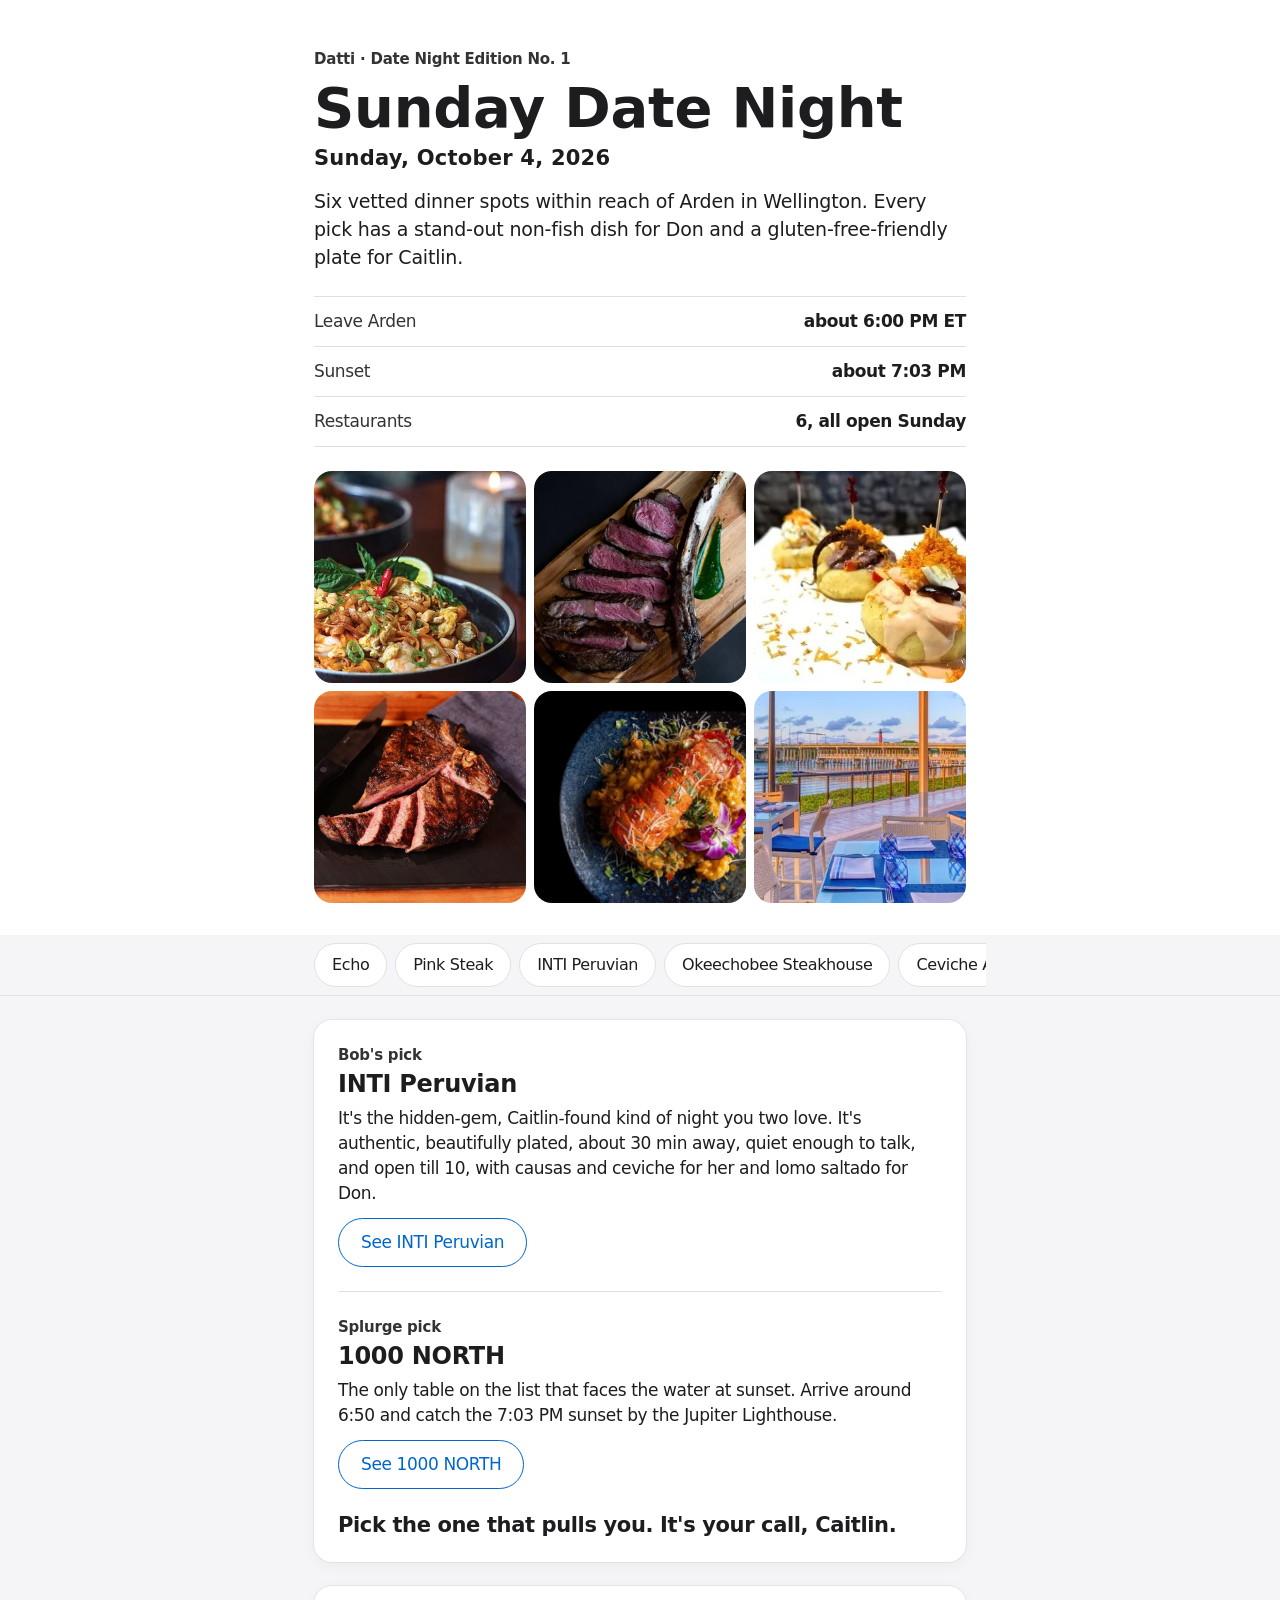
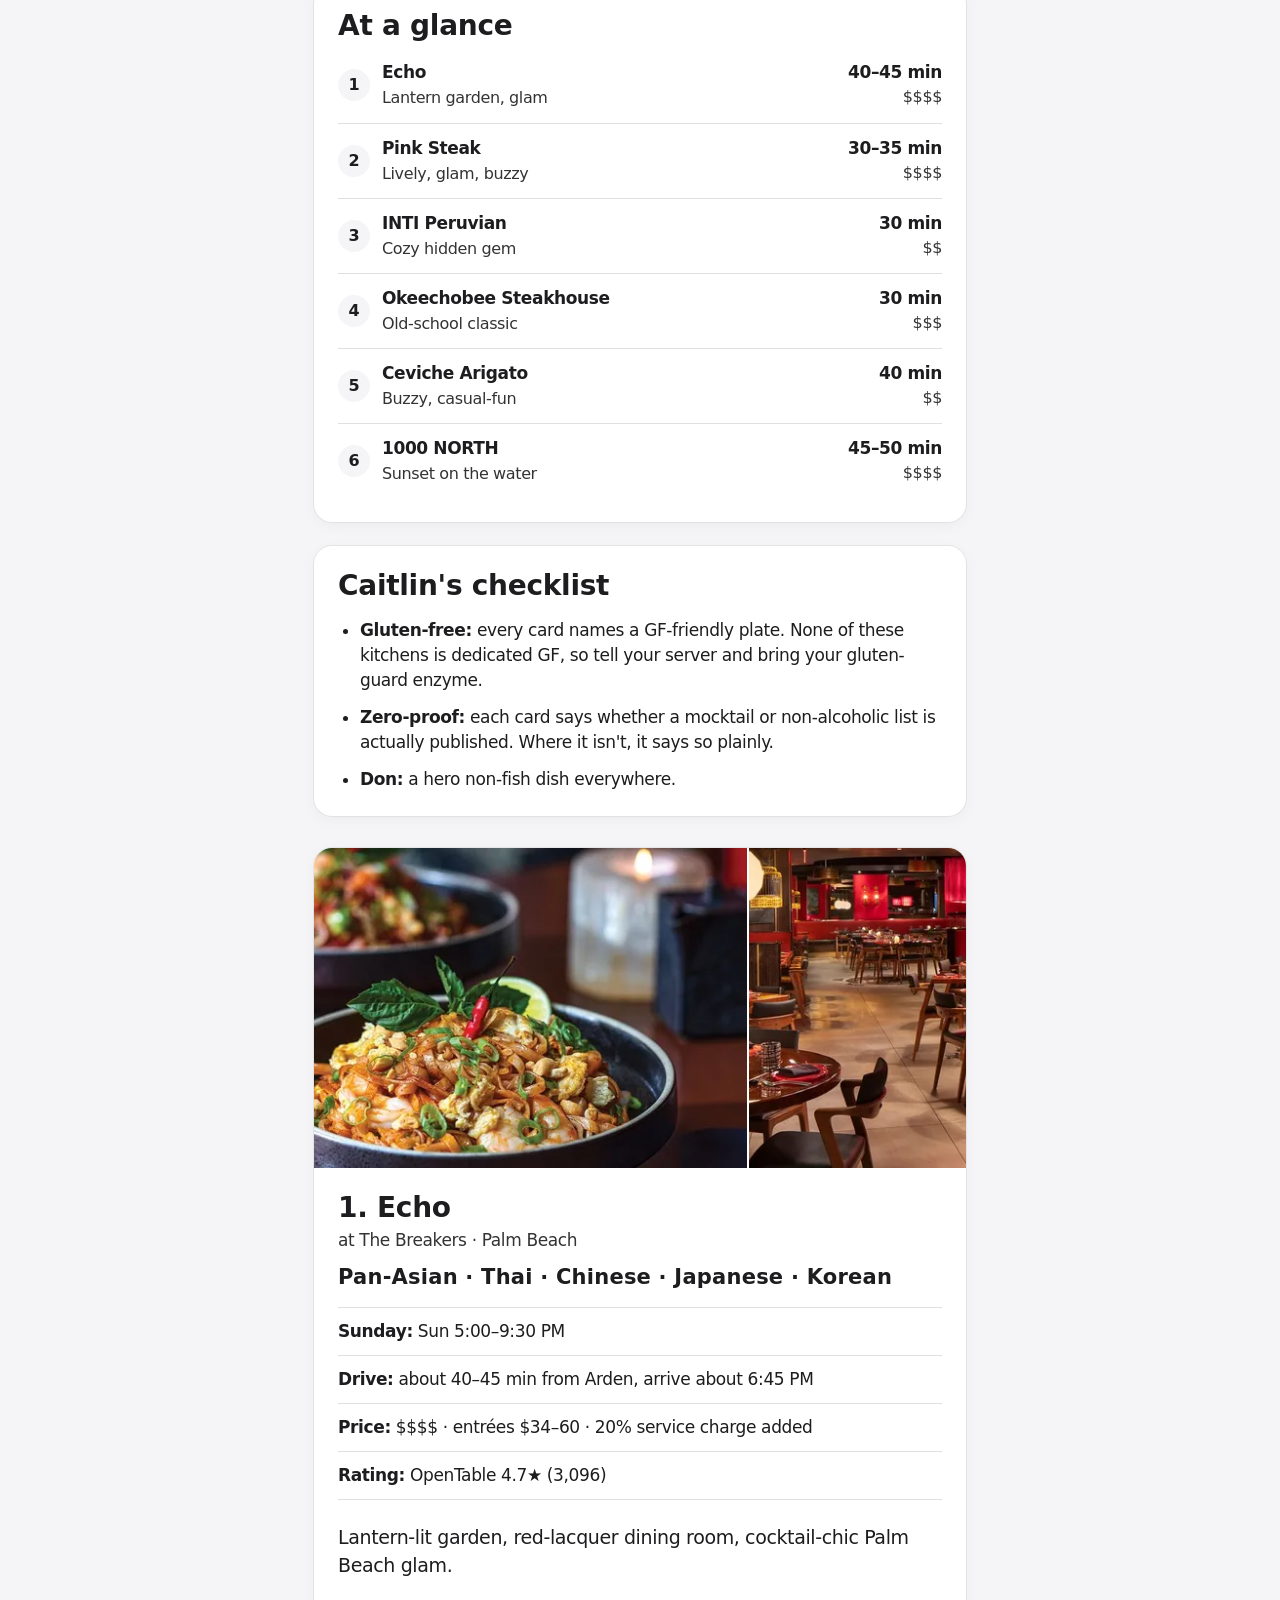
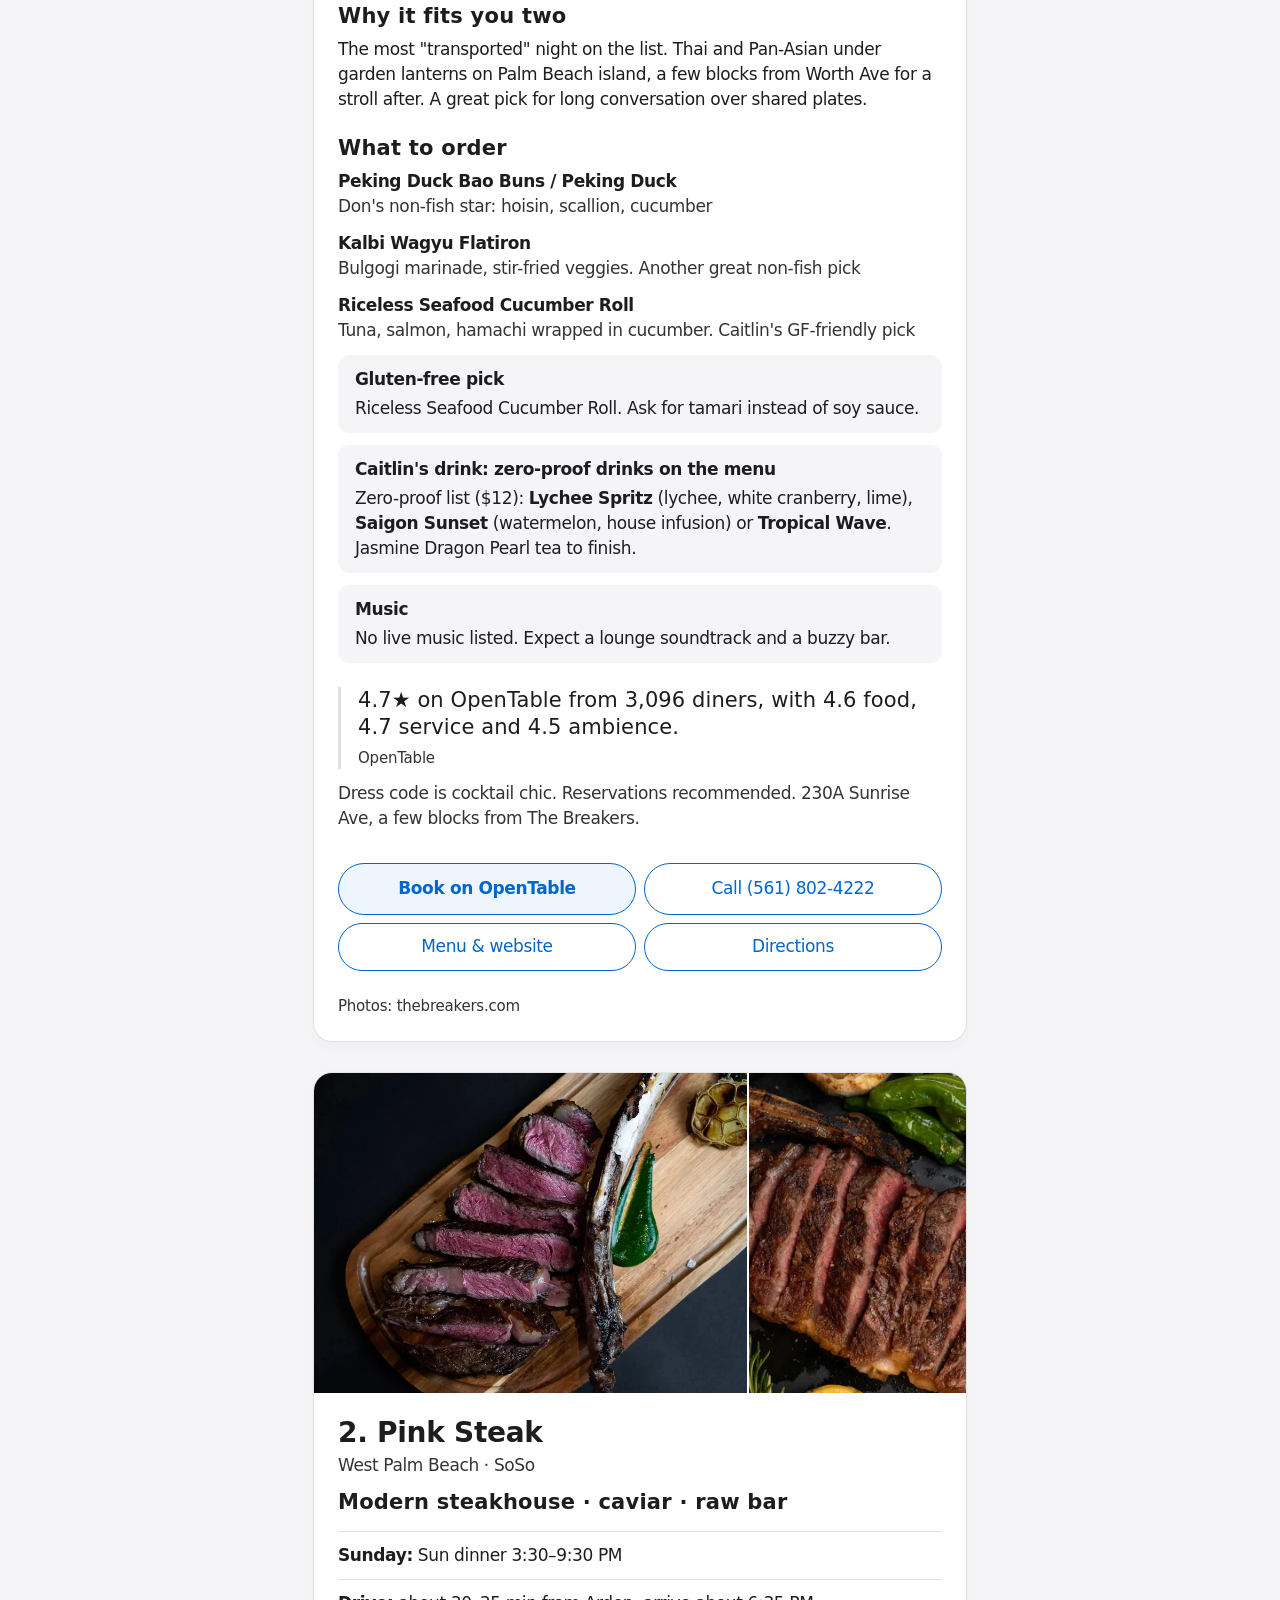
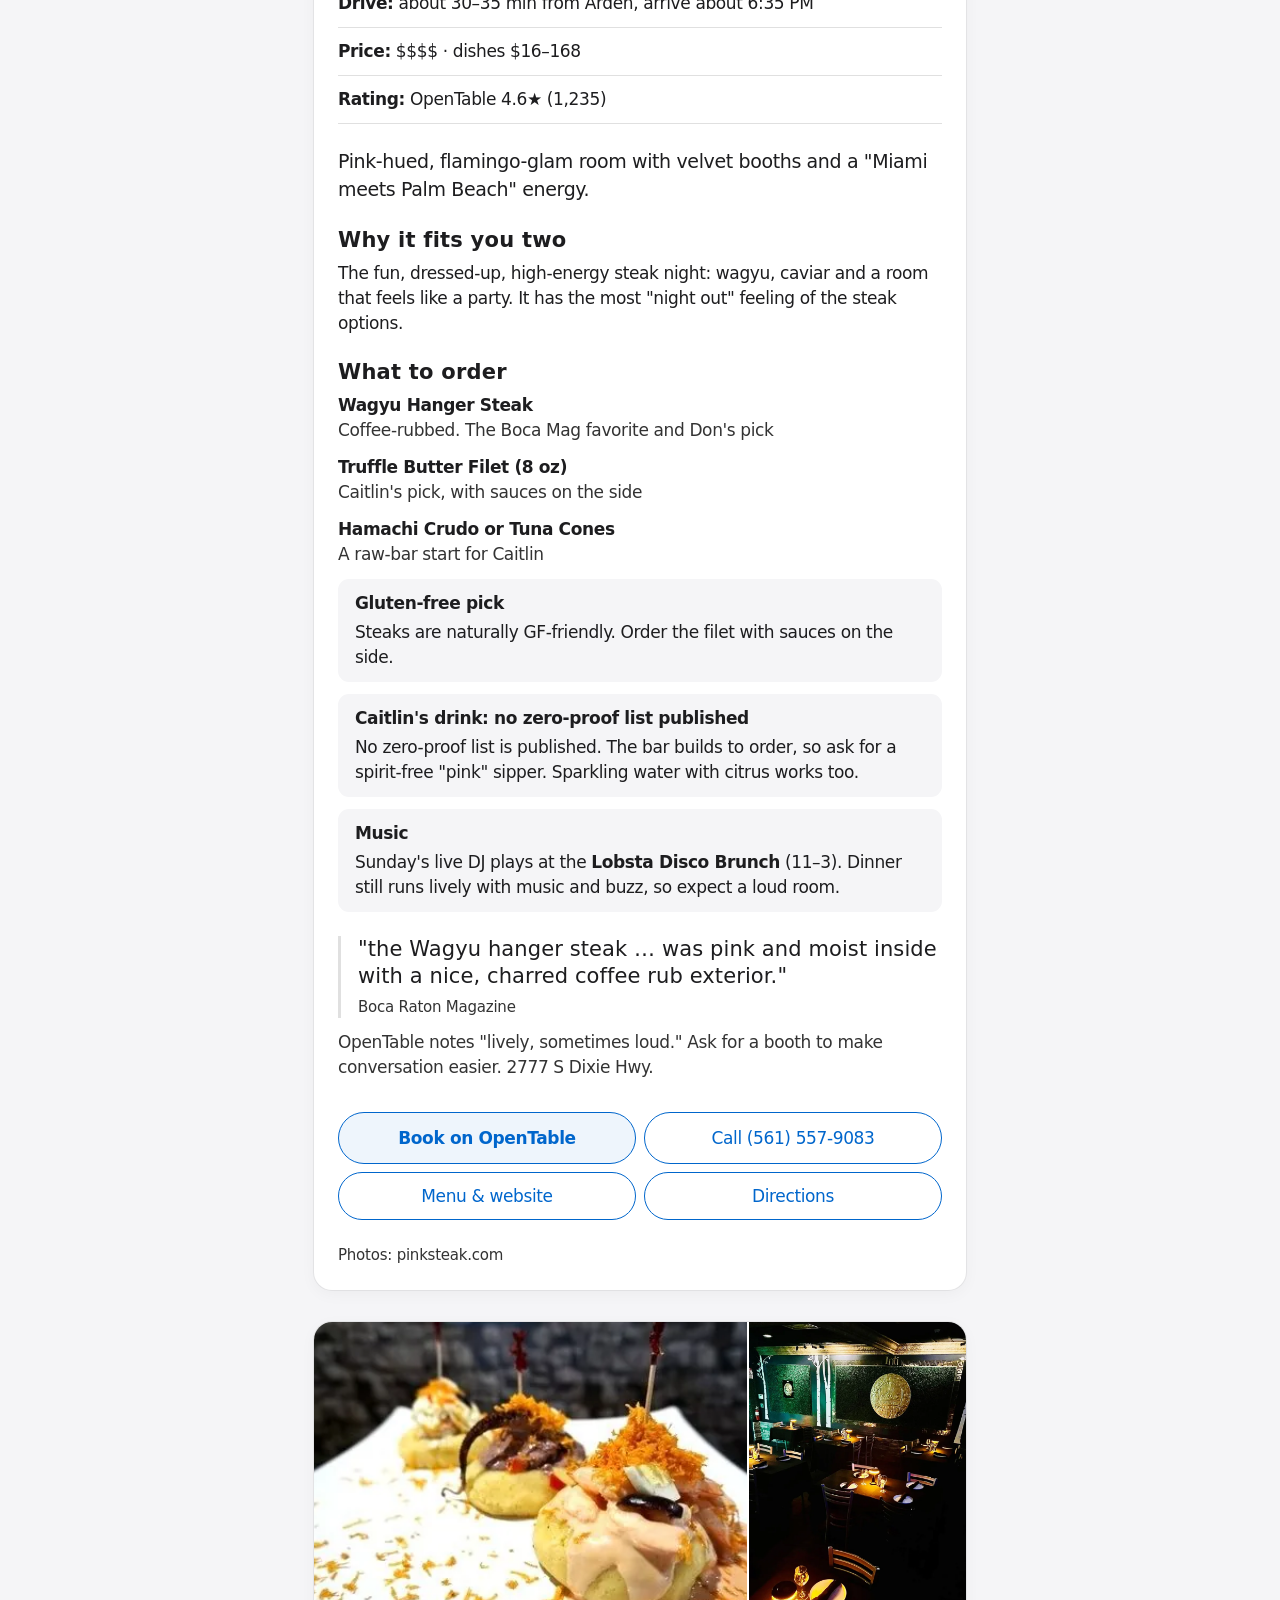
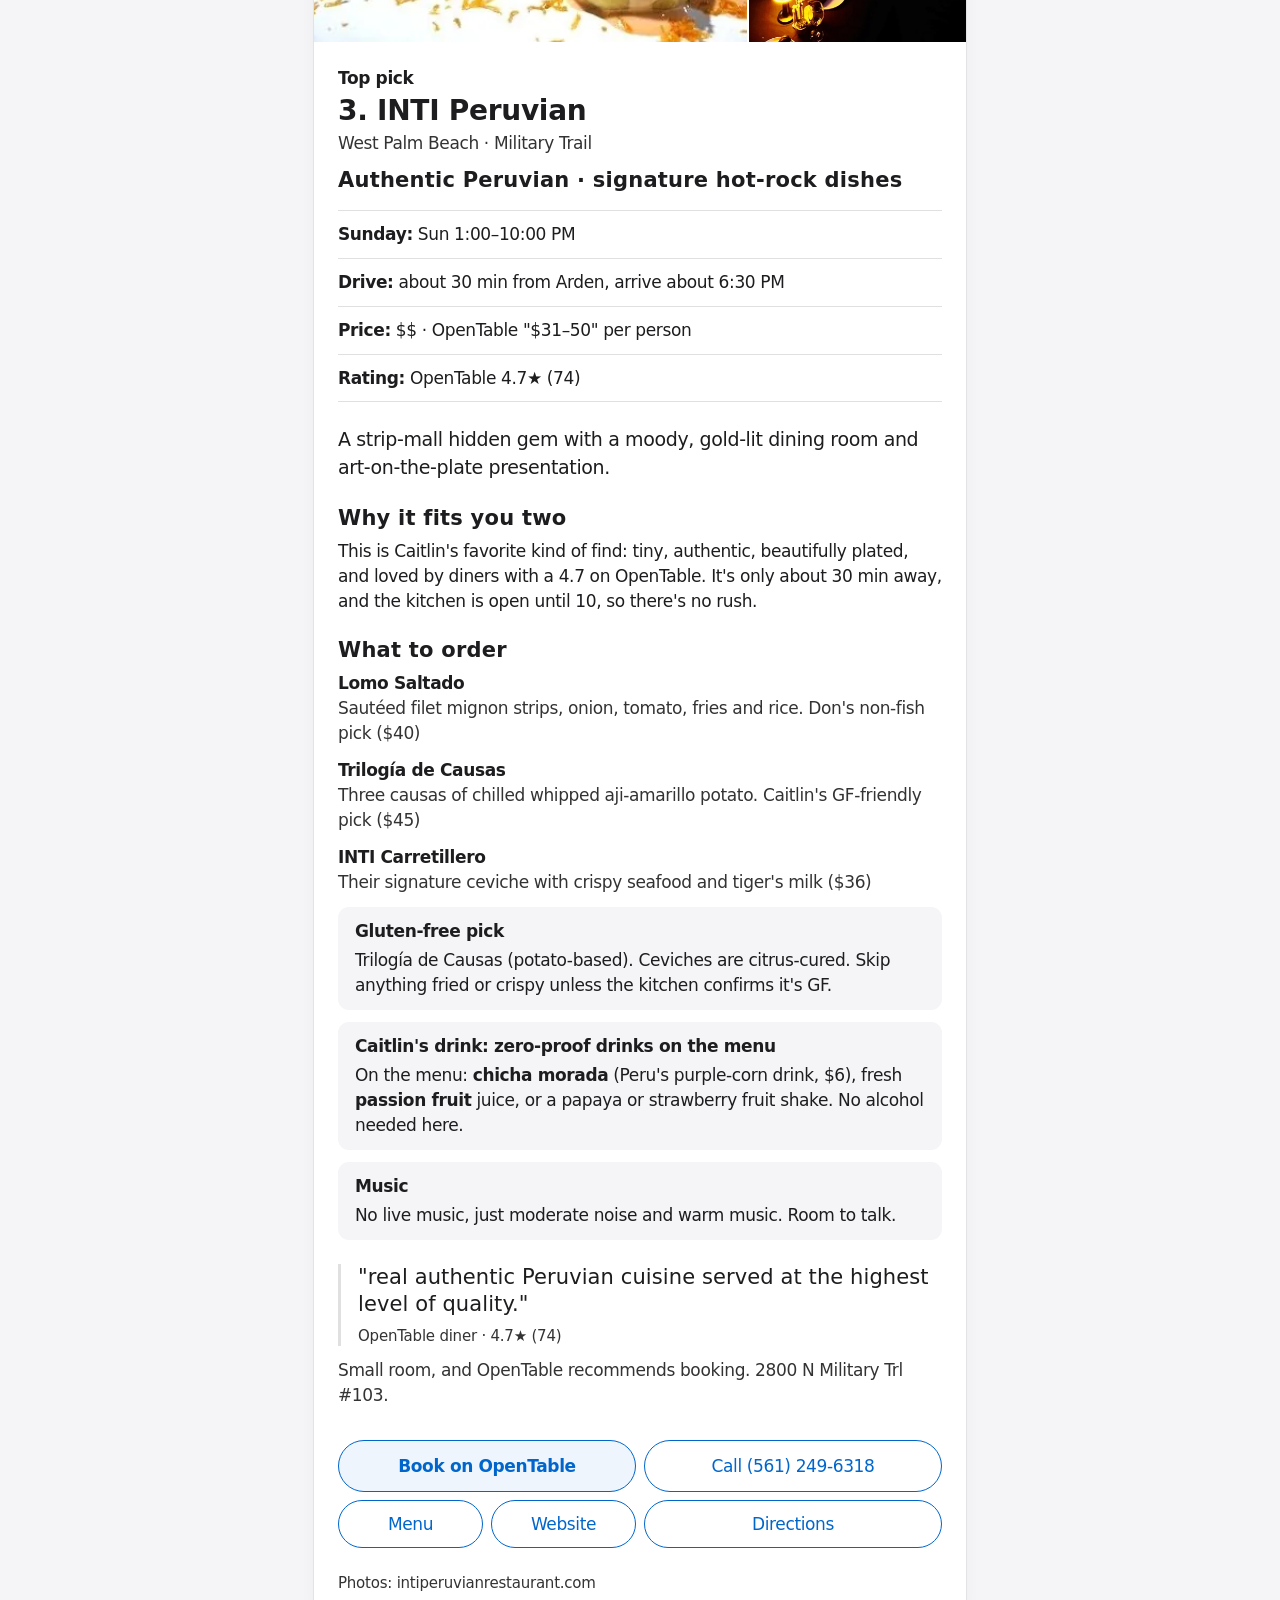
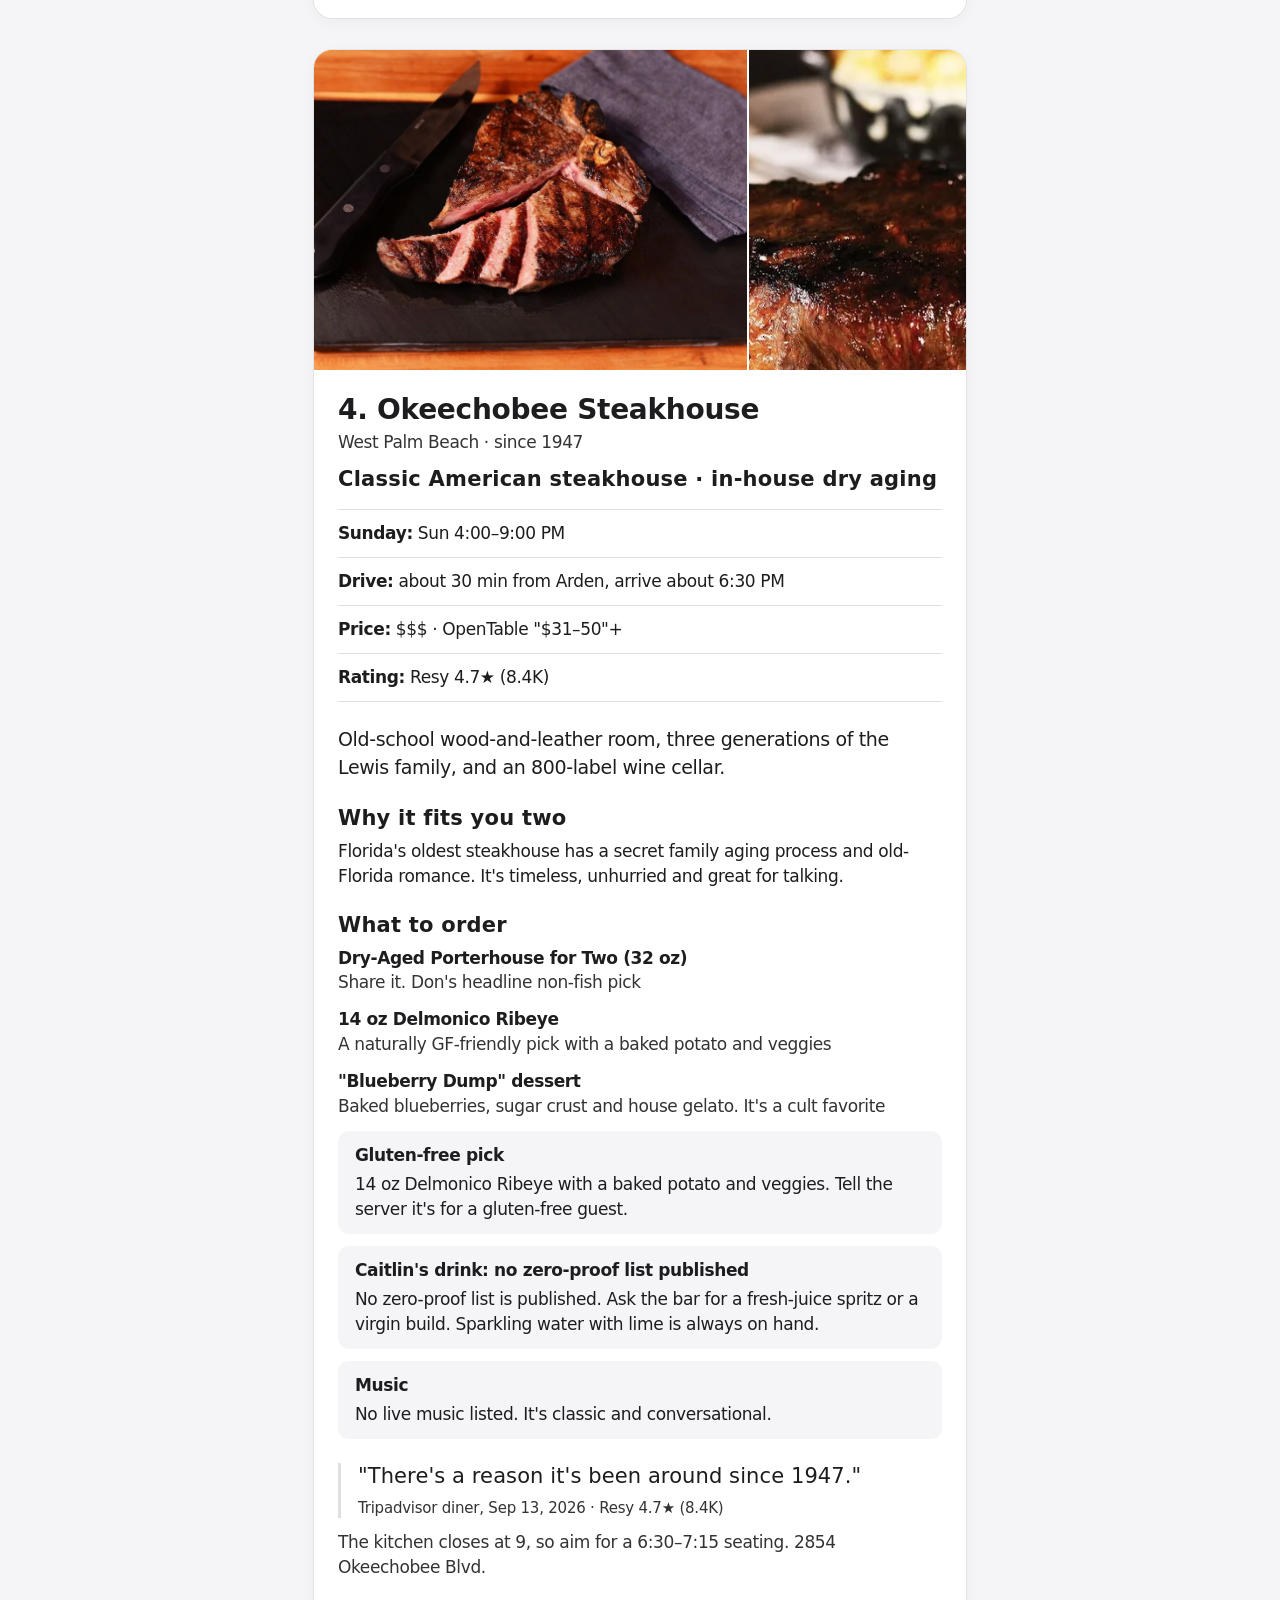
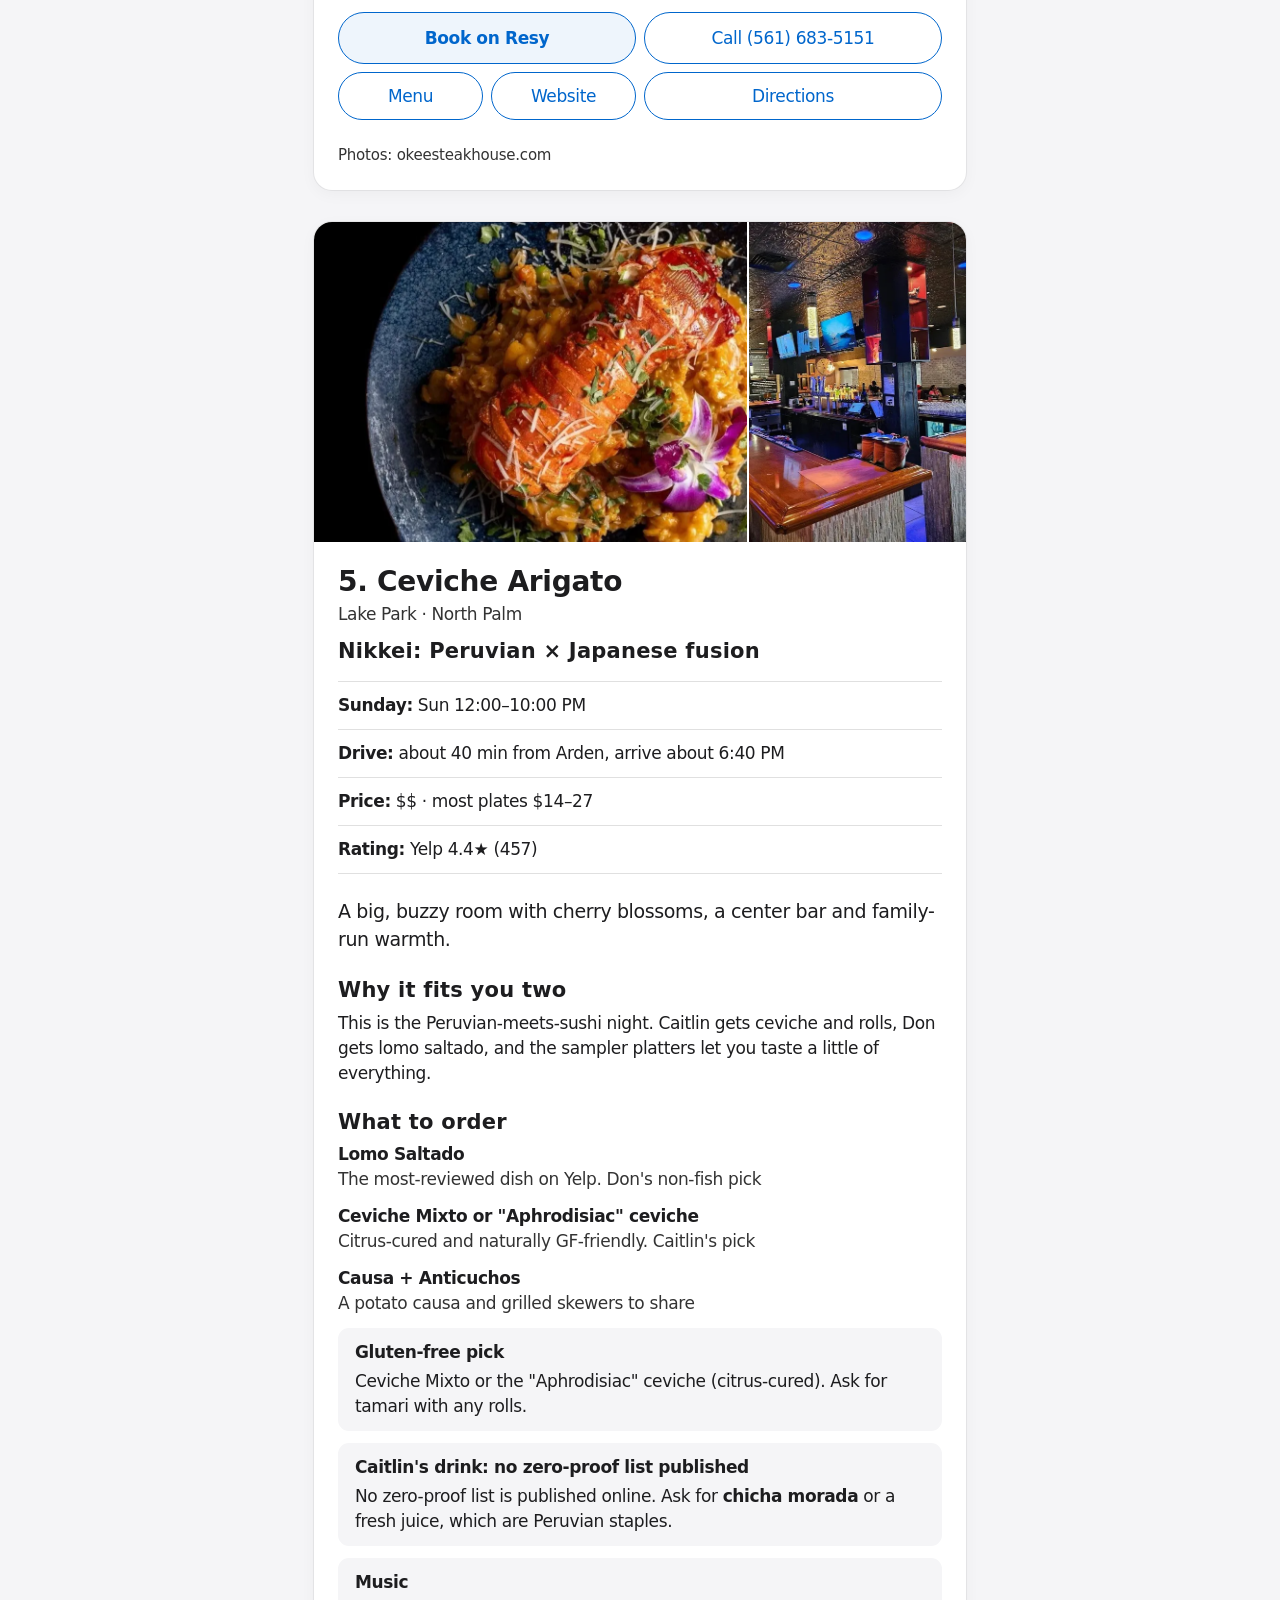
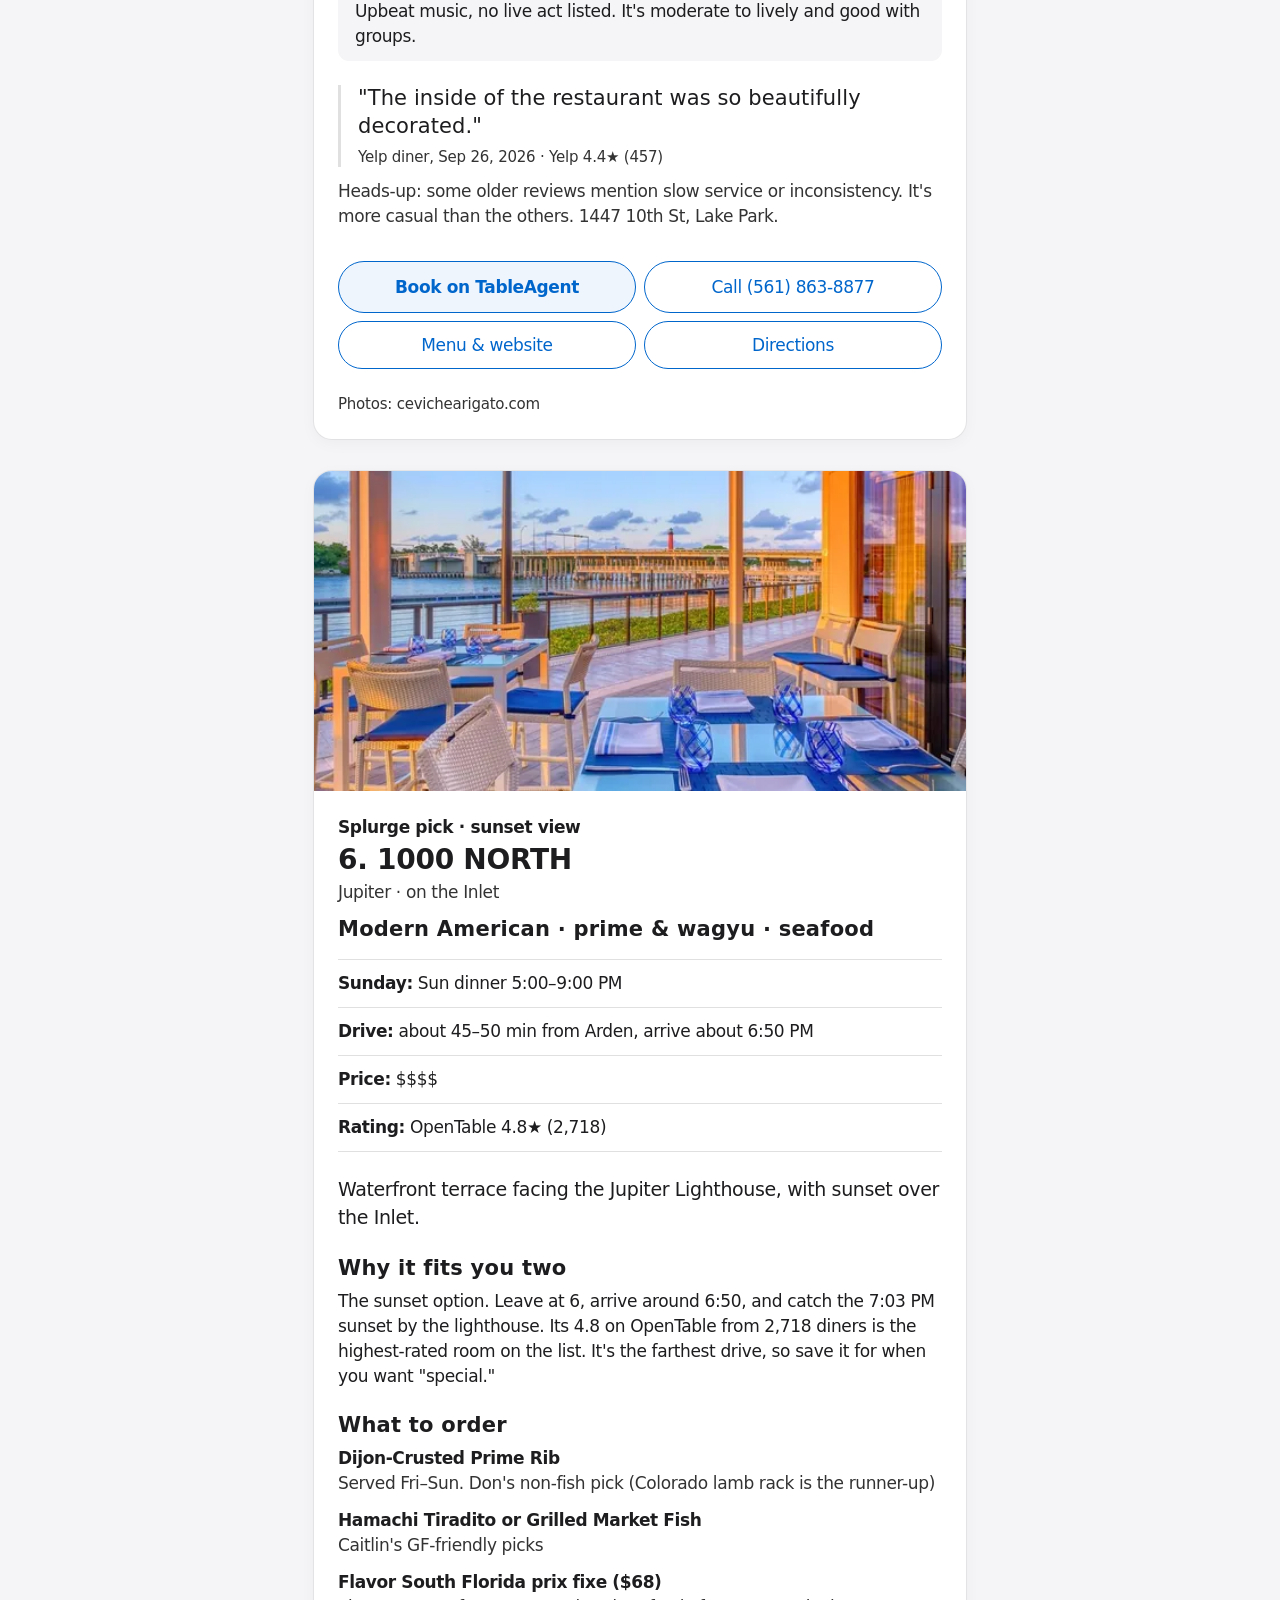
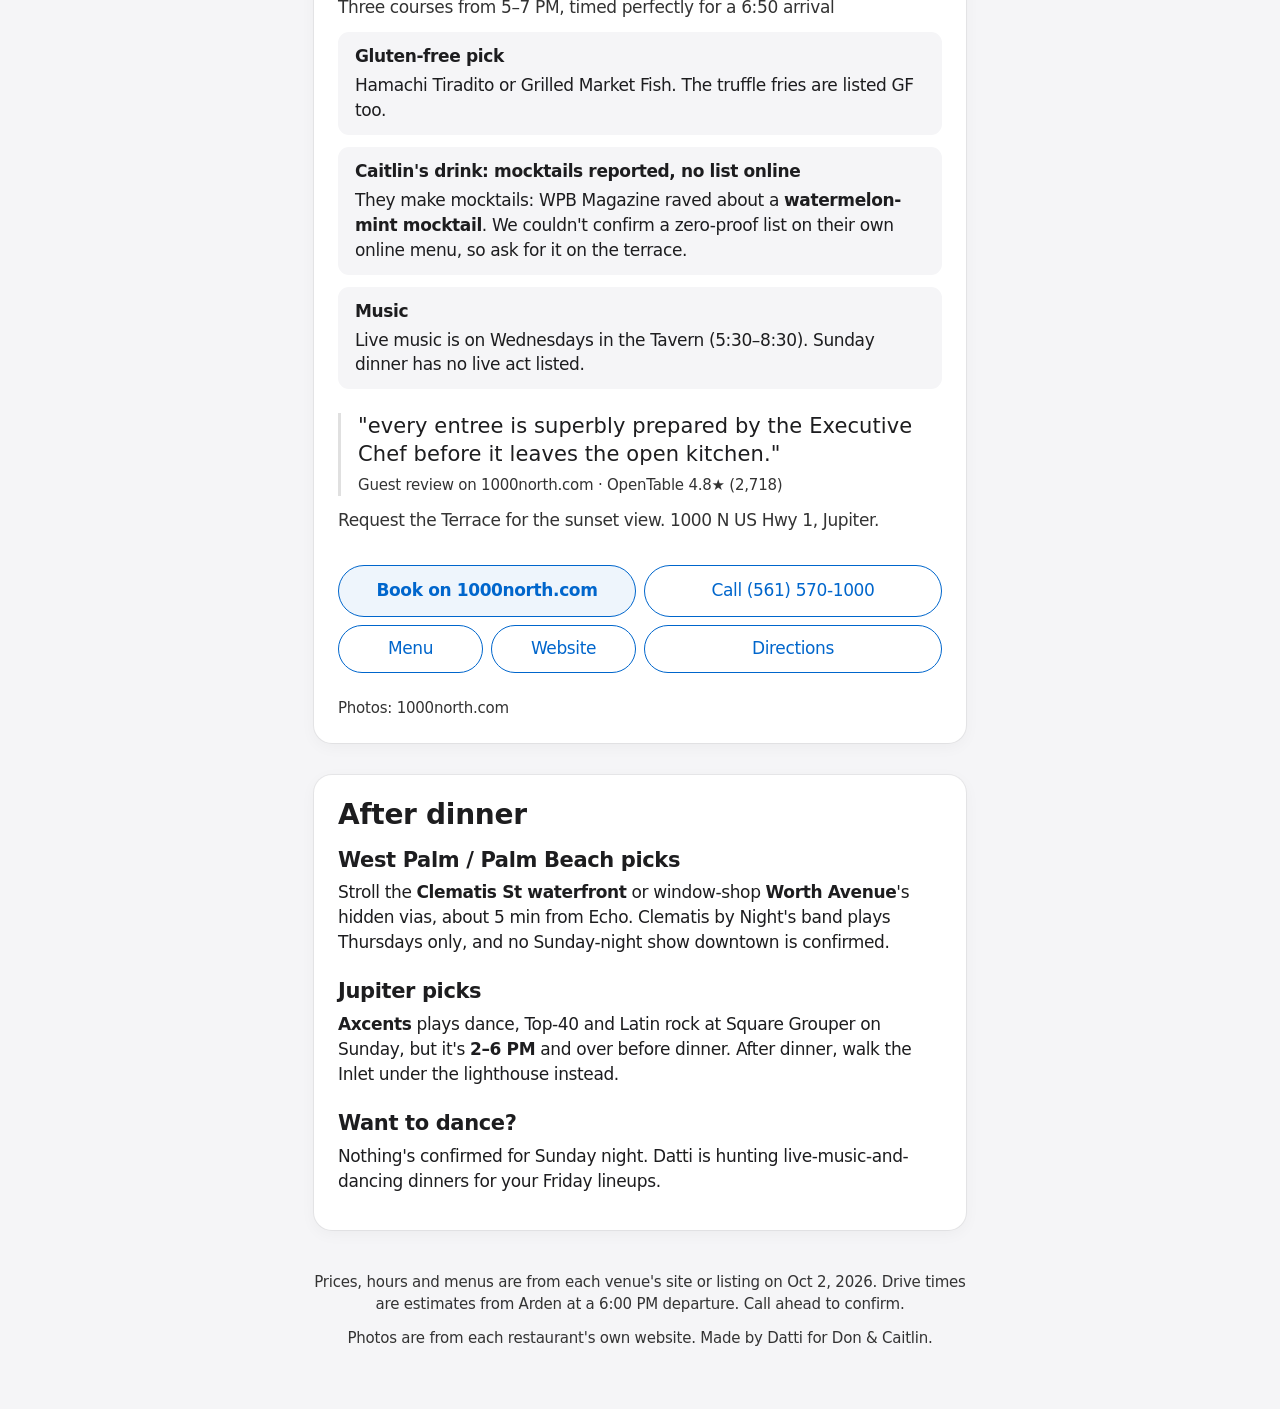
==== commit e6d9f448: "v3: apply getdesign.md Apple DESIGN.md tokens" ====
--- a/2026-10-04/index.html
+++ b/2026-10-04/index.html
@@ -20,96 +20,112 @@
 <meta name="twitter:description" content="6 dinner options for Sunday, October 4, 2026. Menus, booking and tap-to-call for each.">
 <meta name="twitter:image" content="https://dfrench222.github.io/date-night/photos/og-2026-10-04.jpg">
 <link rel="icon" type="image/svg+xml" href="../favicon.svg">
-<style>:root{
-  --ink:#1d1d1f; --ink-2:#515154; --line:#d2d2d7; --bg:#f5f5f7; --card:#fff;
-  --radius:20px; --shadow:0 2px 6px rgba(0,0,0,.04),0 10px 30px rgba(0,0,0,.07);
-  --font:-apple-system,BlinkMacSystemFont,"SF Pro Text","SF Pro Display","Helvetica Neue",Helvetica,Arial,sans-serif;
-  --c:#1d1d1f; --tint:#f0f0f1;
+<style>/* v3 — follows design/DESIGN.md (getdesign.md "apple" package), adapted:
+   dark text on light only (no white-on-color), body 17px, min 15px, 44px+ targets. */
+:root{
+  /* colors (DESIGN.md colors.*) */
+  --primary:#0066cc; --primary-focus:#0071e3; --primary-wash:#eef5fc;
+  --ink:#1d1d1f; --ink-muted-80:#333333; --hairline:#e0e0e0; --divider-soft:#f0f0f0;
+  --canvas:#ffffff; --parchment:#f5f5f7; --pearl:#fafafc;
+  /* type */
+  --display:"SF Pro Display",system-ui,-apple-system,BlinkMacSystemFont,"Helvetica Neue",Arial,sans-serif;
+  --text:"SF Pro Text",system-ui,-apple-system,BlinkMacSystemFont,"Helvetica Neue",Arial,sans-serif;
+  /* spacing (8px base) */
+  --xxs:4px; --xs:8px; --sm:12px; --md:17px; --lg:24px; --xl:32px; --xxl:48px;
+  /* shape */
+  --r-sm:8px; --r-md:11px; --r-lg:18px; --pill:9999px;
+  /* elevation: hairline ring + a whisper shadow (Don asked for soft shadows; DESIGN.md allows none on cards) */
+  --card-shadow:0 0 0 1px rgba(0,0,0,.06),0 4px 16px rgba(0,0,0,.04);
 }
 *{box-sizing:border-box}
-html{-webkit-text-size-adjust:100%;scroll-behavior:smooth;scroll-padding-top:76px}
-body{margin:0;font-family:var(--font);color:var(--ink);background:var(--bg);font-size:17px;line-height:1.5;-webkit-font-smoothing:antialiased}
-a{color:inherit}
+html{-webkit-text-size-adjust:100%;scroll-behavior:smooth;scroll-padding-top:72px}
+body{margin:0;font-family:var(--text);color:var(--ink);background:var(--parchment);font-size:17px;line-height:1.47;letter-spacing:-.374px;-webkit-font-smoothing:antialiased}
+a{color:var(--primary)}
 img{display:block;max-width:100%}
-h1,h2,h3{margin:0;letter-spacing:-.02em;color:var(--ink)}
-p{margin:0 0 12px}
-.wrap{max-width:680px;margin:0 auto;padding:0 20px}
-/* hero */
-.hero{background:var(--card);padding:36px 0 28px}
-.eyebrow{font-size:15px;font-weight:600;color:var(--ink-2);margin-bottom:8px}
-.hero h1{font-size:40px;line-height:1.08;font-weight:700}
-.hero .date{font-size:21px;font-weight:600;color:var(--ink);margin:6px 0 14px}
-.lede{font-size:19px;color:var(--ink);line-height:1.45}
-.keyfacts{list-style:none;margin:18px 0 22px;padding:0;border-top:1px solid var(--line)}
-.keyfacts li{display:flex;justify-content:space-between;gap:16px;padding:12px 0;border-bottom:1px solid var(--line);font-size:17px}
-.keyfacts span{color:var(--ink-2)}
-.keyfacts b{text-align:right;font-weight:600}
-.mosaic{display:grid;grid-template-columns:repeat(3,1fr);gap:8px}
-.mosaic a{aspect-ratio:1;border-radius:14px;overflow:hidden}
+h1,h2,h3{margin:0;font-family:var(--display);font-weight:600;color:var(--ink)}
+p{margin:0 0 var(--sm)}
+b,strong{font-weight:600}
+.wrap{max-width:692px;margin:0 auto;padding:0 20px}
+/* hero = product-tile-light */
+.hero{background:var(--canvas);padding:var(--xxl) 0 var(--xl)}
+.eyebrow{font-size:15px;font-weight:600;letter-spacing:-.224px;color:var(--ink-muted-80);margin-bottom:var(--xs)}
+.hero h1{font-size:34px;line-height:1.1;letter-spacing:-.374px}
+.hero .date{font-family:var(--display);font-size:21px;font-weight:600;line-height:1.19;letter-spacing:.231px;margin:var(--xs) 0 var(--md)}
+.lede{font-size:19px;line-height:1.47;letter-spacing:-.2px}
+.keyfacts{list-style:none;margin:var(--lg) 0;padding:0}
+.keyfacts li{display:flex;justify-content:space-between;gap:var(--md);padding:var(--sm) 0;border-top:1px solid var(--hairline)}
+.keyfacts li:last-child{border-bottom:1px solid var(--hairline)}
+.keyfacts span{color:var(--ink-muted-80)}
+.keyfacts b{text-align:right}
+.mosaic{display:grid;grid-template-columns:repeat(3,1fr);gap:var(--xs)}
+.mosaic a{aspect-ratio:1;border-radius:var(--r-lg);overflow:hidden;background:var(--parchment)}
 .mosaic img{width:100%;height:100%;object-fit:cover}
-/* jump nav */
-.jump{position:sticky;top:0;z-index:10;background:rgba(245,245,247,.92);backdrop-filter:saturate(180%) blur(16px);-webkit-backdrop-filter:saturate(180%) blur(16px);border-bottom:1px solid var(--line)}
-.jump-in{max-width:680px;margin:0 auto;display:flex;gap:8px;overflow-x:auto;padding:12px 20px;scrollbar-width:none}
+/* sub-nav-frosted with configurator-option-chip links */
+.jump{position:sticky;top:0;z-index:10;background:rgba(245,245,247,.8);backdrop-filter:saturate(180%) blur(20px);-webkit-backdrop-filter:saturate(180%) blur(20px);border-bottom:1px solid rgba(0,0,0,.08)}
+.jump-in{max-width:692px;margin:0 auto;display:flex;gap:var(--xs);overflow-x:auto;padding:var(--xs) 20px;scrollbar-width:none}
 .jump-in::-webkit-scrollbar{display:none}
-.jump a{flex:0 0 auto;text-decoration:none;min-height:44px;display:flex;align-items:center;padding:0 18px;border-radius:22px;background:var(--card);border:1px solid var(--line);color:var(--ink);font-weight:600;font-size:16px;white-space:nowrap}
-/* panels */
-main{padding-bottom:24px}
-.panel{background:var(--card);border-radius:var(--radius);box-shadow:var(--shadow);padding:24px 20px;margin:24px 0}
-.h2{font-size:28px;line-height:1.15;font-weight:700;margin-bottom:14px}
-.pick .row{padding:4px 0 18px}
-.pick .row + .row{border-top:1px solid var(--line);padding-top:18px}
-.pick .kicker{font-size:15px;font-weight:700;color:var(--c);margin-bottom:4px}
-.pick h3{font-size:24px;line-height:1.2;font-weight:700;margin-bottom:6px}
-.pick .closer{font-size:19px;font-weight:600;margin:4px 0 0}
-.go{display:inline-flex;align-items:center;min-height:48px;padding:0 20px;border-radius:24px;background:var(--tint);border:2px solid var(--c);color:var(--ink);font-weight:600;font-size:17px;text-decoration:none}
-.glance a{display:flex;gap:14px;align-items:center;text-decoration:none;padding:14px 0;border-bottom:1px solid var(--line);min-height:64px}
-.glance a:last-child{border:0}
-.glance .num{flex:0 0 34px;height:34px;border-radius:50%;background:var(--tint);border:2px solid var(--c);color:var(--ink);display:flex;align-items:center;justify-content:center;font-weight:700;font-size:16px}
+.jump a{flex:0 0 auto;text-decoration:none;min-height:44px;display:flex;align-items:center;padding:0 var(--md);border-radius:var(--pill);background:var(--canvas);border:1px solid var(--hairline);color:var(--ink);font-size:16px;white-space:nowrap}
+/* panels = store-utility-card */
+main{padding:var(--xs) 0 var(--lg)}
+.panel{background:var(--canvas);border-radius:var(--r-lg);box-shadow:var(--card-shadow);padding:var(--lg);margin:var(--lg) 0}
+.h2{font-size:28px;line-height:1.14;letter-spacing:-.28px;margin-bottom:var(--md)}
+.pick .row{padding:0 0 var(--lg)}
+.pick .row + .row{border-top:1px solid var(--hairline);padding-top:var(--lg)}
+.pick .kicker{font-size:15px;font-weight:600;color:var(--ink-muted-80);letter-spacing:-.224px;margin-bottom:var(--xxs)}
+.pick h3{font-size:24px;line-height:1.17;letter-spacing:-.28px;margin-bottom:var(--xs)}
+.pick .closer{font-family:var(--display);font-size:21px;font-weight:600;line-height:1.19;margin:0}
+/* button-secondary-pill (ghost pill in Action Blue) */
+.go{display:inline-flex;align-items:center;min-height:44px;padding:11px 22px;border-radius:var(--pill);border:1px solid var(--primary);color:var(--primary);background:var(--canvas);font-size:17px;text-decoration:none}
+.glance a{display:flex;gap:var(--sm);align-items:center;text-decoration:none;color:var(--ink);padding:var(--sm) 0;border-top:1px solid var(--hairline);min-height:64px}
+.glance a:first-child{border-top:0;padding-top:0}
+.glance .num{flex:0 0 32px;height:32px;border-radius:50%;background:var(--parchment);display:flex;align-items:center;justify-content:center;font-weight:600;font-size:16px}
 .glance .t{flex:1;min-width:0}
-.glance .t b{display:block;font-size:18px}
-.glance .t span{font-size:16px;color:var(--ink-2)}
-.glance .r{text-align:right;font-size:16px;color:var(--ink-2);white-space:nowrap}
+.glance .t b{display:block;font-size:17px}
+.glance .t span{font-size:16px;color:var(--ink-muted-80)}
+.glance .r{text-align:right;font-size:16px;color:var(--ink-muted-80);white-space:nowrap}
 .glance .r b{display:block;color:var(--ink);font-size:17px}
-.check ul{margin:0;padding-left:22px}.check li{margin:10px 0}
-/* cards */
-.card{background:var(--card);border-radius:var(--radius);overflow:hidden;margin:28px 0;box-shadow:var(--shadow)}
-.photos{display:grid;gap:3px}
+.check ul{margin:0;padding-left:22px}.check li{margin:0 0 var(--sm)}.check li:last-child{margin:0}
+/* restaurant cards */
+.card{background:var(--canvas);border-radius:var(--r-lg);overflow:hidden;margin:var(--xl) 0;box-shadow:var(--card-shadow)}
+.photos{display:grid;gap:2px;background:var(--canvas)}
 .photos.n2{grid-template-columns:2fr 1fr}
-.photos img{width:100%;height:230px;object-fit:cover}
-.card-body{padding:22px 20px 8px}
-.badge{font-size:16px;font-weight:700;color:var(--c);margin-bottom:4px}
-.card h2{font-size:30px;line-height:1.1;font-weight:700}
-.area{font-size:17px;color:var(--ink-2);margin:4px 0 2px}
-.cuisine{font-size:17px;font-weight:600;color:var(--c);margin:0 0 16px}
-.facts{list-style:none;margin:0 0 18px;padding:0;border-top:1px solid var(--line)}
-.facts li{padding:11px 0;border-bottom:1px solid var(--line);font-size:17px;line-height:1.4}
-.facts b{font-weight:600}
-.vibe{font-size:19px;line-height:1.4;font-weight:500;margin:0 0 16px}
-.lbl{font-size:20px;font-weight:700;margin:22px 0 8px}
-.dish{margin:0 0 12px}
-.dish b{display:block;font-weight:600}
-.dish span{color:var(--ink-2)}
-.note{border-radius:14px;padding:14px 16px;margin:12px 0;background:var(--bg)}
-.note .nt{font-weight:700;margin-bottom:2px}
-.quote{margin:20px 0 12px;padding:2px 0 2px 16px;border-left:4px solid var(--c);font-size:19px;line-height:1.4;font-weight:500}
-.quote small{display:block;font-size:15px;font-weight:400;color:var(--ink-2);margin-top:6px}
-.heads{color:var(--ink-2)}
-.actions{display:grid;grid-template-columns:1fr 1fr;gap:10px;padding:8px 20px 20px}
-.btn{display:flex;align-items:center;justify-content:center;text-align:center;min-height:52px;padding:10px 12px;border-radius:14px;text-decoration:none;font-weight:600;font-size:17px;border:1px solid var(--line);color:var(--ink);background:var(--card);line-height:1.25}
-.btn.primary{grid-column:1/-1;background:var(--tint);border:2px solid var(--c);font-size:18px;min-height:56px}
+.photos img{width:100%;height:220px;object-fit:cover}
+.card-body{padding:var(--lg) var(--lg) var(--xs)}
+.badge{font-family:var(--display);font-size:17px;font-weight:600;color:var(--ink);margin-bottom:var(--xxs)}
+.card h2{font-size:28px;line-height:1.14;letter-spacing:-.28px}
+.area{color:var(--ink-muted-80);margin:var(--xxs) 0 0}
+.cuisine{font-family:var(--display);font-size:21px;font-weight:600;line-height:1.19;letter-spacing:.231px;margin:var(--sm) 0 var(--md)}
+.facts{list-style:none;margin:0 0 var(--lg);padding:0}
+.facts li{padding:var(--sm) 0;border-top:1px solid var(--hairline);line-height:1.35}
+.facts li:last-child{border-bottom:1px solid var(--hairline)}
+.vibe{font-size:19px;line-height:1.47;margin:0 0 var(--md)}
+.lbl{font-size:21px;line-height:1.19;letter-spacing:.231px;margin:var(--lg) 0 var(--xs)}
+.dish{margin:0 0 var(--sm)}
+.dish b{display:block}
+.dish span{color:var(--ink-muted-80)}
+.note{border-radius:var(--r-md);padding:var(--sm) var(--md);margin:var(--sm) 0;background:var(--parchment)}
+.note .nt{font-weight:600;margin-bottom:var(--xxs)}
+.quote{margin:var(--lg) 0 var(--sm);padding:0 0 0 var(--md);border-left:3px solid var(--hairline);font-family:var(--display);font-size:21px;line-height:1.3;letter-spacing:.1px}
+.quote small{display:block;font-family:var(--text);font-size:15px;letter-spacing:-.224px;color:var(--ink-muted-80);margin-top:var(--xs)}
+.heads{color:var(--ink-muted-80)}
+.actions{display:grid;grid-template-columns:1fr 1fr;gap:var(--xs);padding:var(--sm) var(--lg) var(--lg)}
+.btn{display:flex;align-items:center;justify-content:center;text-align:center;min-height:48px;padding:11px 22px;border-radius:var(--pill);text-decoration:none;font-size:17px;line-height:1.2;border:1px solid var(--primary);color:var(--primary);background:var(--canvas);transition:transform .1s}
+.btn.primary{grid-column:1/-1;background:var(--primary-wash);font-weight:600;min-height:52px}
 .btn.full{grid-column:1/-1}
-.btn:active{transform:scale(.985)}
-.btn:focus-visible,.go:focus-visible,.jump a:focus-visible{outline:3px solid #0071e3;outline-offset:2px}
-.credit{font-size:15px;color:var(--ink-2);padding:0 20px 20px;margin:0}
-#after h3{font-size:20px;font-weight:700;margin:16px 0 4px}
-.foot{font-size:15px;color:var(--ink-2);padding:8px 0 48px;text-align:center}
-@media (min-width:700px){
-  .hero h1{font-size:56px}
+.btn:active,.go:active{transform:scale(.95)}
+.btn:focus-visible,.go:focus-visible,.jump a:focus-visible,.glance a:focus-visible{outline:2px solid var(--primary-focus);outline-offset:2px}
+.credit{font-size:15px;letter-spacing:-.224px;color:var(--ink-muted-80);padding:0 var(--lg) var(--lg);margin:0}
+#after h3{font-size:21px;line-height:1.19;margin:var(--lg) 0 var(--xs)}
+#after h3:first-of-type{margin-top:0}
+.foot{font-size:15px;letter-spacing:-.224px;color:var(--ink-muted-80);padding:var(--md) 0 var(--xxl);text-align:center}
+@media (min-width:641px){
+  .hero h1{font-size:48px;line-height:1.07;letter-spacing:-.28px}
   .photos img{height:320px}
   .actions{grid-template-columns:repeat(4,1fr)}
   .btn.primary,.btn.full{grid-column:span 2}
 }
-@media (prefers-reduced-motion:reduce){html{scroll-behavior:auto}.btn:active{transform:none}}
+@media (min-width:1069px){.hero h1{font-size:56px}}
+@media (prefers-reduced-motion:reduce){html{scroll-behavior:auto}.btn,.go{transition:none}.btn:active,.go:active{transform:none}}
 </style>
 </head>
 <body>
@@ -125,16 +141,16 @@
 </header>
 <nav class="jump" aria-label="Jump to a restaurant"><div class="jump-in"><a href="#echo">Echo</a><a href="#pink">Pink Steak</a><a href="#inti">INTI Peruvian</a><a href="#okee">Okeechobee Steakhouse</a><a href="#cev">Ceviche Arigato</a><a href="#n1k">1000 NORTH</a><a href="#after">After dinner</a></div></nav>
 <main class="wrap">
-  <section class="panel pick" aria-label="Our picks"><div class="row" style="--c:#8a6100;--tint:#f3efe6"><div class="kicker">Bob&#x27;s pick</div><h3>INTI Peruvian</h3><p>It&#x27;s the hidden-gem, Caitlin-found kind of night you two love. It&#x27;s authentic, beautifully plated, about 30 min away, quiet enough to talk, and open till 10, with causas and ceviche for her and lomo saltado for Don.</p><a class="go" href="#inti">See INTI Peruvian</a></div><div class="row" style="--c:#1d4e89;--tint:#e8edf3"><div class="kicker">Splurge pick</div><h3>1000 NORTH</h3><p>The only table on the list that faces the water at sunset. Arrive around 6:50 and catch the 7:03 PM sunset by the Jupiter Lighthouse.</p><a class="go" href="#n1k">See 1000 NORTH</a></div><p class="closer">Pick the one that pulls you. It&#x27;s your call, Caitlin.</p></section>
+  <section class="panel pick" aria-label="Our picks"><div class="row"><div class="kicker">Bob&#x27;s pick</div><h3>INTI Peruvian</h3><p>It&#x27;s the hidden-gem, Caitlin-found kind of night you two love. It&#x27;s authentic, beautifully plated, about 30 min away, quiet enough to talk, and open till 10, with causas and ceviche for her and lomo saltado for Don.</p><a class="go" href="#inti">See INTI Peruvian</a></div><div class="row"><div class="kicker">Splurge pick</div><h3>1000 NORTH</h3><p>The only table on the list that faces the water at sunset. Arrive around 6:50 and catch the 7:03 PM sunset by the Jupiter Lighthouse.</p><a class="go" href="#n1k">See 1000 NORTH</a></div><p class="closer">Pick the one that pulls you. It&#x27;s your call, Caitlin.</p></section>
   <section class="panel" aria-labelledby="glance-h">
     <h2 class="h2" id="glance-h">At a glance</h2>
-    <div class="glance"><a href="#echo" style="--c:#b3102a;--tint:#f7e7ea"><span class="num">1</span><span class="t"><b>Echo</b><span>Lantern garden, glam</span></span><span class="r"><b>40–45 min</b>$$$$</span></a><a href="#pink" style="--c:#b0285a;--tint:#f7eaee"><span class="num">2</span><span class="t"><b>Pink Steak</b><span>Lively, glam, buzzy</span></span><span class="r"><b>30–35 min</b>$$$$</span></a><a href="#inti" style="--c:#8a6100;--tint:#f3efe6"><span class="num">3</span><span class="t"><b>INTI Peruvian</b><span>Cozy hidden gem</span></span><span class="r"><b>30 min</b>$$</span></a><a href="#okee" style="--c:#7a4e24;--tint:#f2ede9"><span class="num">4</span><span class="t"><b>Okeechobee Steakhouse</b><span>Old-school classic</span></span><span class="r"><b>30 min</b>$$$</span></a><a href="#cev" style="--c:#17705a;--tint:#e8f1ee"><span class="num">5</span><span class="t"><b>Ceviche Arigato</b><span>Buzzy, casual-fun</span></span><span class="r"><b>40 min</b>$$</span></a><a href="#n1k" style="--c:#1d4e89;--tint:#e8edf3"><span class="num">6</span><span class="t"><b>1000 NORTH</b><span>Sunset on the water</span></span><span class="r"><b>45–50 min</b>$$$$</span></a></div>
+    <div class="glance"><a href="#echo"><span class="num">1</span><span class="t"><b>Echo</b><span>Lantern garden, glam</span></span><span class="r"><b>40–45 min</b>$$$$</span></a><a href="#pink"><span class="num">2</span><span class="t"><b>Pink Steak</b><span>Lively, glam, buzzy</span></span><span class="r"><b>30–35 min</b>$$$$</span></a><a href="#inti"><span class="num">3</span><span class="t"><b>INTI Peruvian</b><span>Cozy hidden gem</span></span><span class="r"><b>30 min</b>$$</span></a><a href="#okee"><span class="num">4</span><span class="t"><b>Okeechobee Steakhouse</b><span>Old-school classic</span></span><span class="r"><b>30 min</b>$$$</span></a><a href="#cev"><span class="num">5</span><span class="t"><b>Ceviche Arigato</b><span>Buzzy, casual-fun</span></span><span class="r"><b>40 min</b>$$</span></a><a href="#n1k"><span class="num">6</span><span class="t"><b>1000 NORTH</b><span>Sunset on the water</span></span><span class="r"><b>45–50 min</b>$$$$</span></a></div>
   </section>
   <section class="panel check" aria-labelledby="check-h">
     <h2 class="h2" id="check-h">Caitlin's checklist</h2>
     <ul><li><b>Gluten-free:</b> every card names a GF-friendly plate. None of these kitchens is dedicated GF, so tell your server and bring your gluten-guard enzyme.</li><li><b>Zero-proof:</b> each card says whether a mocktail or non-alcoholic list is actually published. Where it isn't, it says so plainly.</li><li><b>Don:</b> a hero non-fish dish everywhere.</li></ul>
   </section>
-  <article class="card" id="echo" style="--c:#b3102a;--tint:#f7e7ea" aria-labelledby="echo-h">
+  <article class="card" id="echo" aria-labelledby="echo-h">
   <div class="photos n2"><img src="../photos/echo1.webp" alt="Echo, photo from thebreakers.com" loading="lazy" decoding="async"><img src="../photos/echo3.webp" alt="Echo, photo from thebreakers.com" loading="lazy" decoding="async"></div>
   <div class="card-body">
     
@@ -166,7 +182,7 @@
   </div>
   <p class="credit">Photos: thebreakers.com</p>
 </article>
-<article class="card" id="pink" style="--c:#b0285a;--tint:#f7eaee" aria-labelledby="pink-h">
+<article class="card" id="pink" aria-labelledby="pink-h">
   <div class="photos n2"><img src="../photos/pink1.webp" alt="Pink Steak, photo from pinksteak.com" loading="lazy" decoding="async"><img src="../photos/pink2.webp" alt="Pink Steak, photo from pinksteak.com" loading="lazy" decoding="async"></div>
   <div class="card-body">
     
@@ -198,7 +214,7 @@
   </div>
   <p class="credit">Photos: pinksteak.com</p>
 </article>
-<article class="card" id="inti" style="--c:#8a6100;--tint:#f3efe6" aria-labelledby="inti-h">
+<article class="card" id="inti" aria-labelledby="inti-h">
   <div class="photos n2"><img src="../photos/inti3.webp" alt="INTI Peruvian, photo from intiperuvianrestaurant.com" loading="lazy" decoding="async"><img src="../photos/inti2.webp" alt="INTI Peruvian, photo from intiperuvianrestaurant.com" loading="lazy" decoding="async"></div>
   <div class="card-body">
     <div class="badge">Top pick</div>
@@ -230,7 +246,7 @@
   </div>
   <p class="credit">Photos: intiperuvianrestaurant.com</p>
 </article>
-<article class="card" id="okee" style="--c:#7a4e24;--tint:#f2ede9" aria-labelledby="okee-h">
+<article class="card" id="okee" aria-labelledby="okee-h">
   <div class="photos n2"><img src="../photos/okee1.webp" alt="Okeechobee Steakhouse, photo from okeesteakhouse.com" loading="lazy" decoding="async"><img src="../photos/okee2.webp" alt="Okeechobee Steakhouse, photo from okeesteakhouse.com" loading="lazy" decoding="async"></div>
   <div class="card-body">
     
@@ -262,7 +278,7 @@
   </div>
   <p class="credit">Photos: okeesteakhouse.com</p>
 </article>
-<article class="card" id="cev" style="--c:#17705a;--tint:#e8f1ee" aria-labelledby="cev-h">
+<article class="card" id="cev" aria-labelledby="cev-h">
   <div class="photos n2"><img src="../photos/cev3.webp" alt="Ceviche Arigato, photo from cevichearigato.com" loading="lazy" decoding="async"><img src="../photos/cev1.webp" alt="Ceviche Arigato, photo from cevichearigato.com" loading="lazy" decoding="async"></div>
   <div class="card-body">
     
@@ -294,7 +310,7 @@
   </div>
   <p class="credit">Photos: cevichearigato.com</p>
 </article>
-<article class="card" id="n1k" style="--c:#1d4e89;--tint:#e8edf3" aria-labelledby="n1k-h">
+<article class="card" id="n1k" aria-labelledby="n1k-h">
   <div class="photos n1"><img src="../photos/n1k3.webp" alt="1000 NORTH, photo from 1000north.com" loading="lazy" decoding="async"></div>
   <div class="card-body">
     <div class="badge">Splurge pick · sunset view</div>
